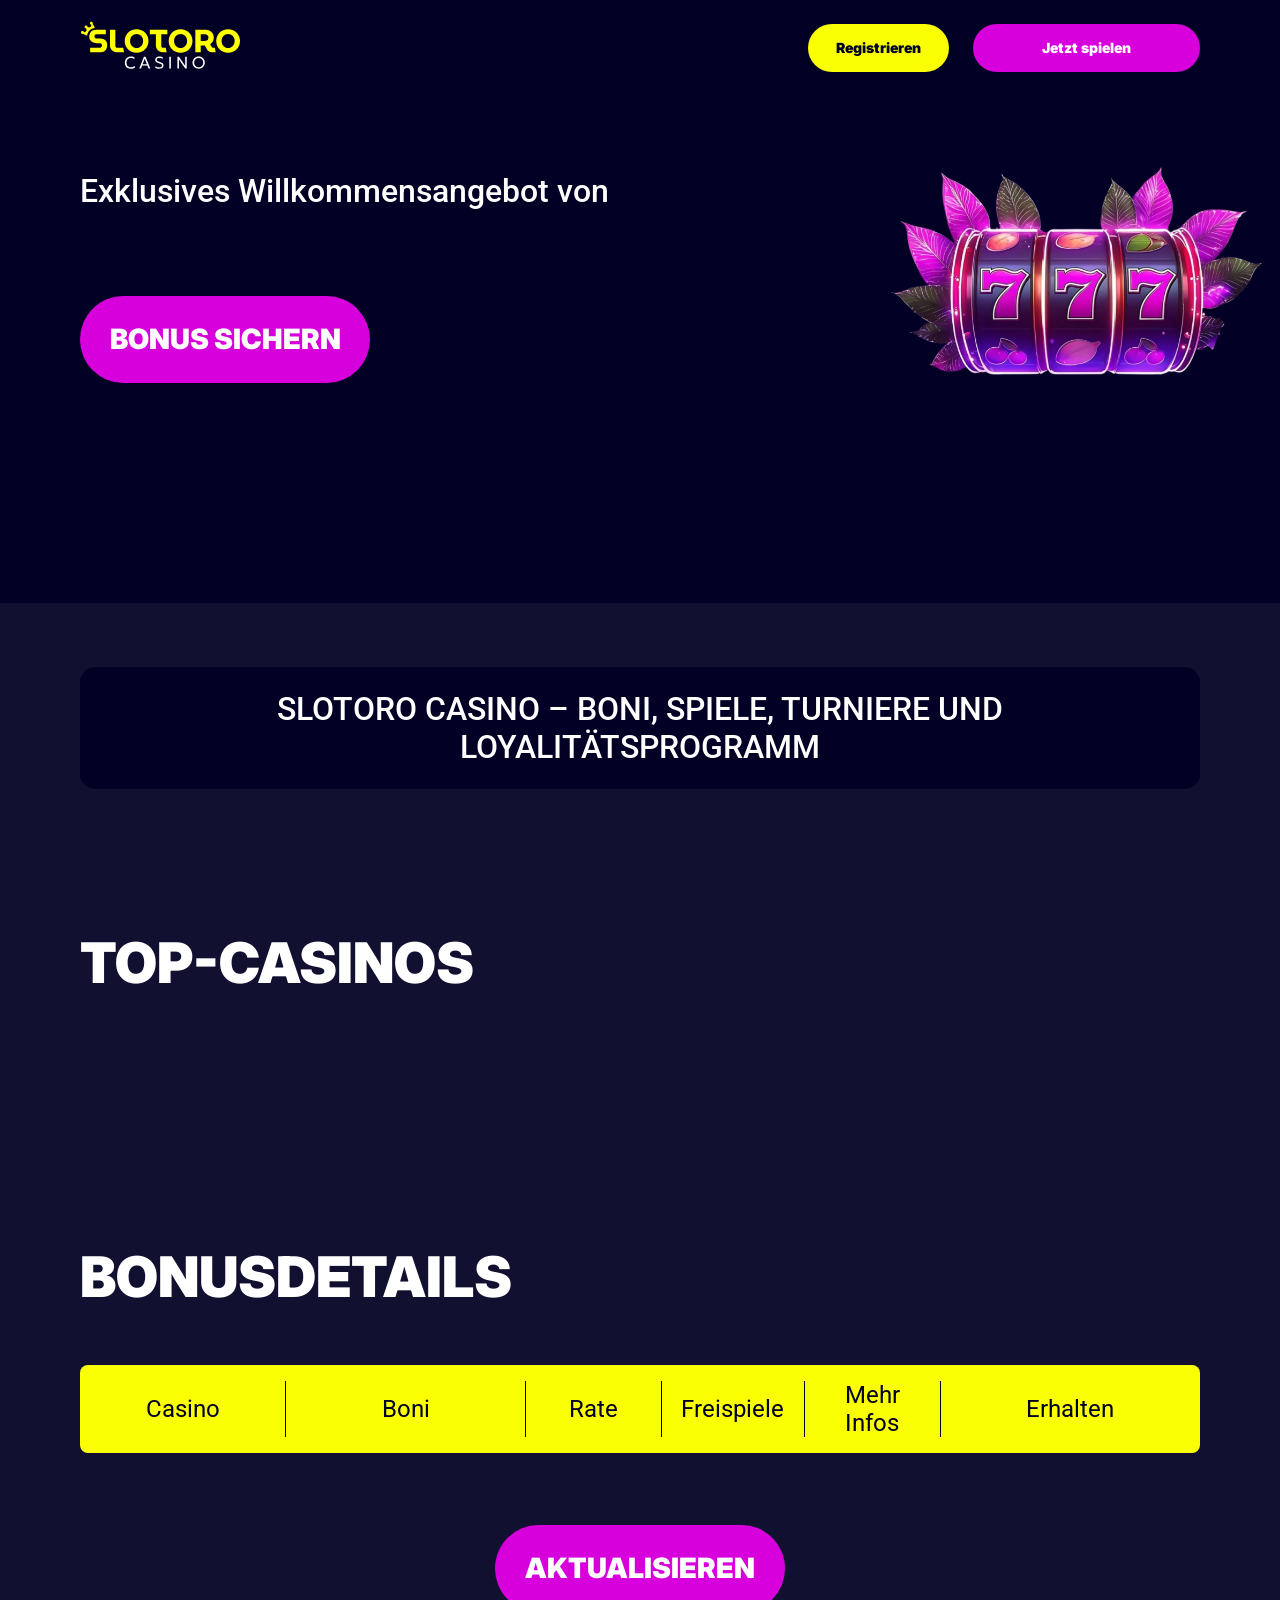
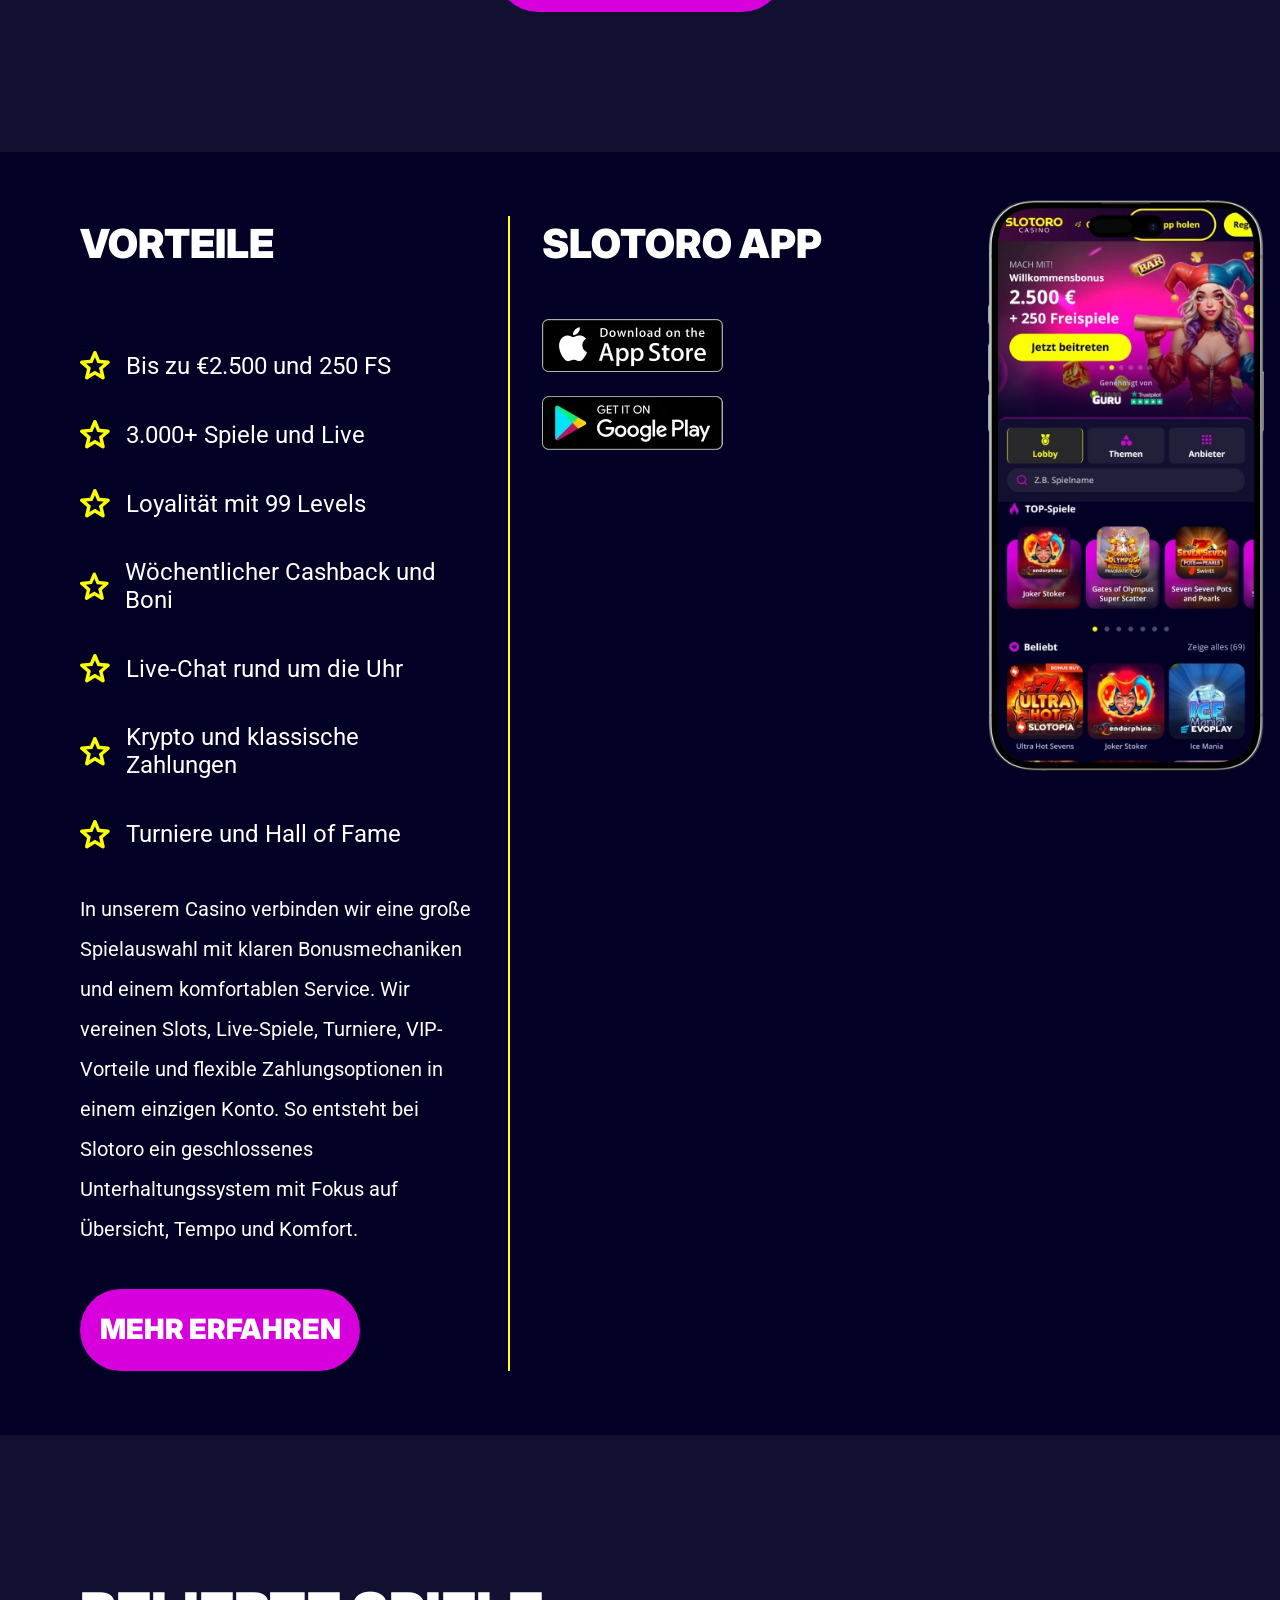
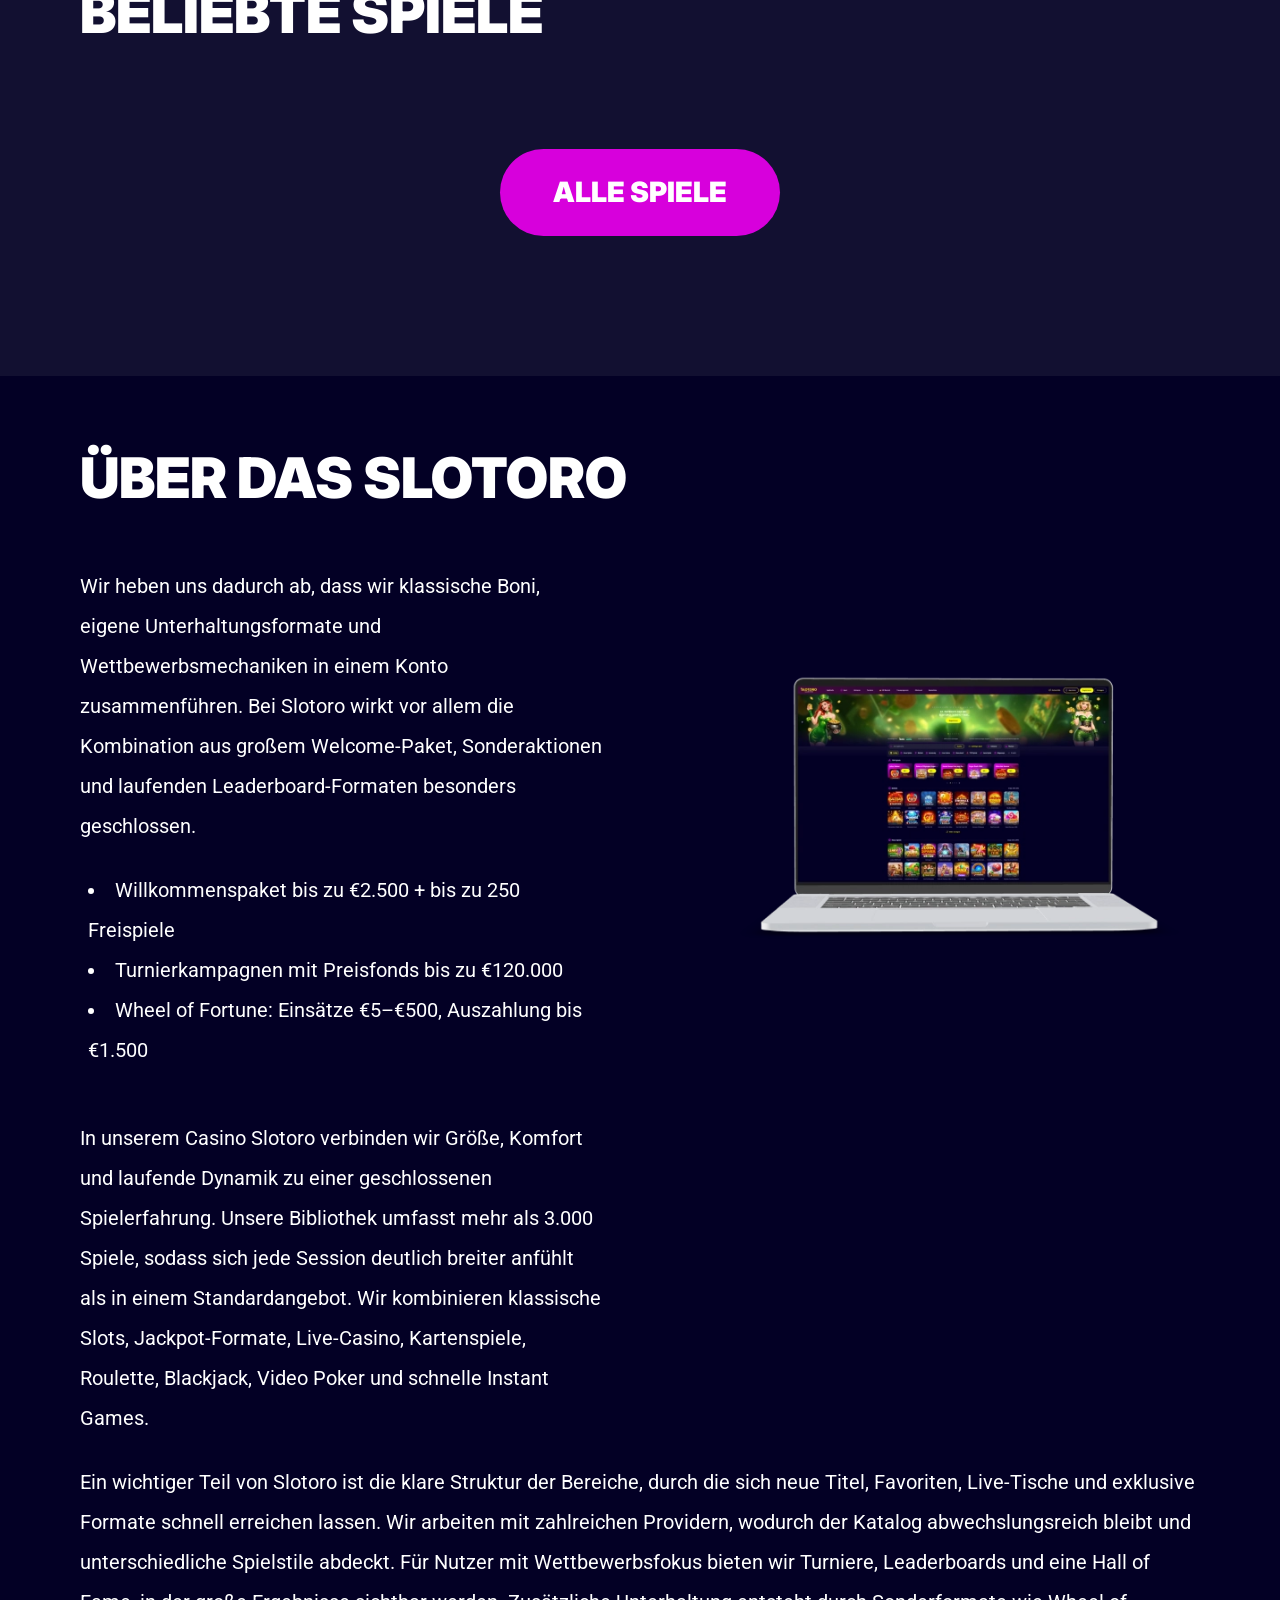
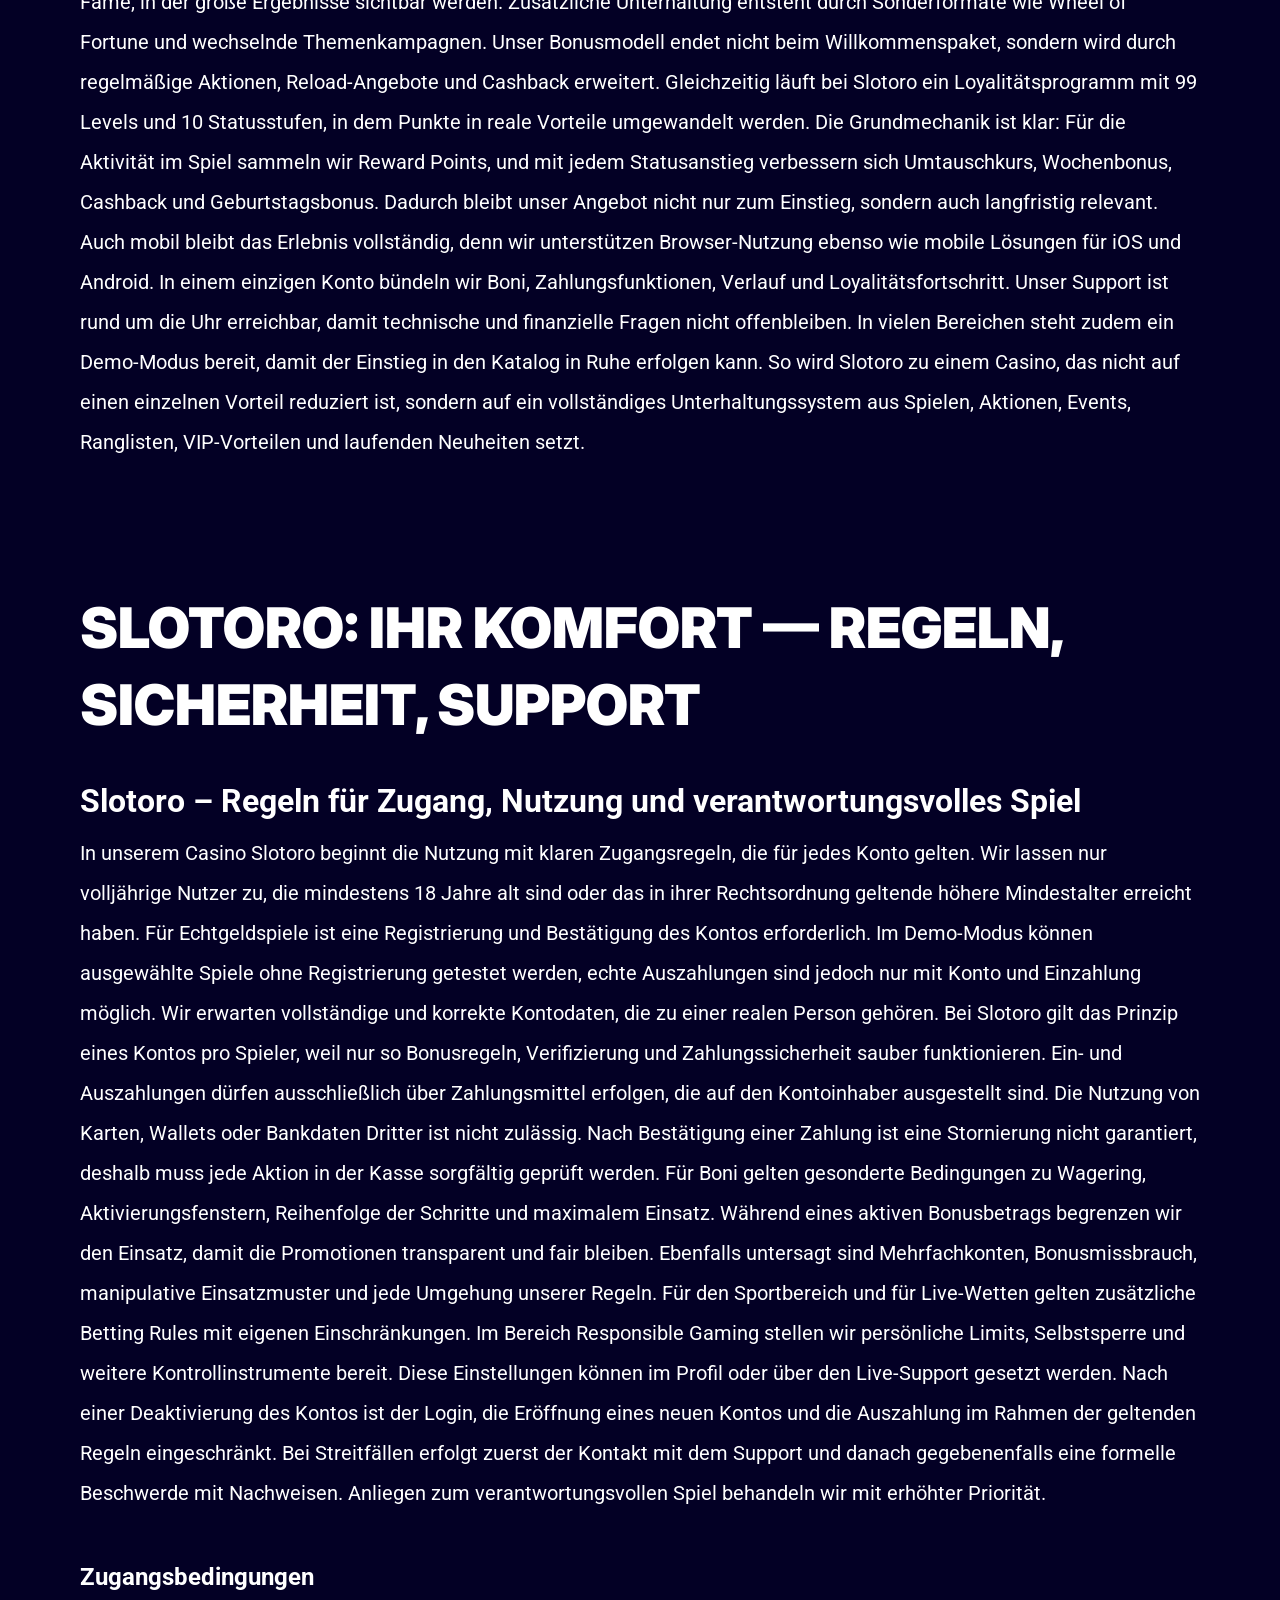
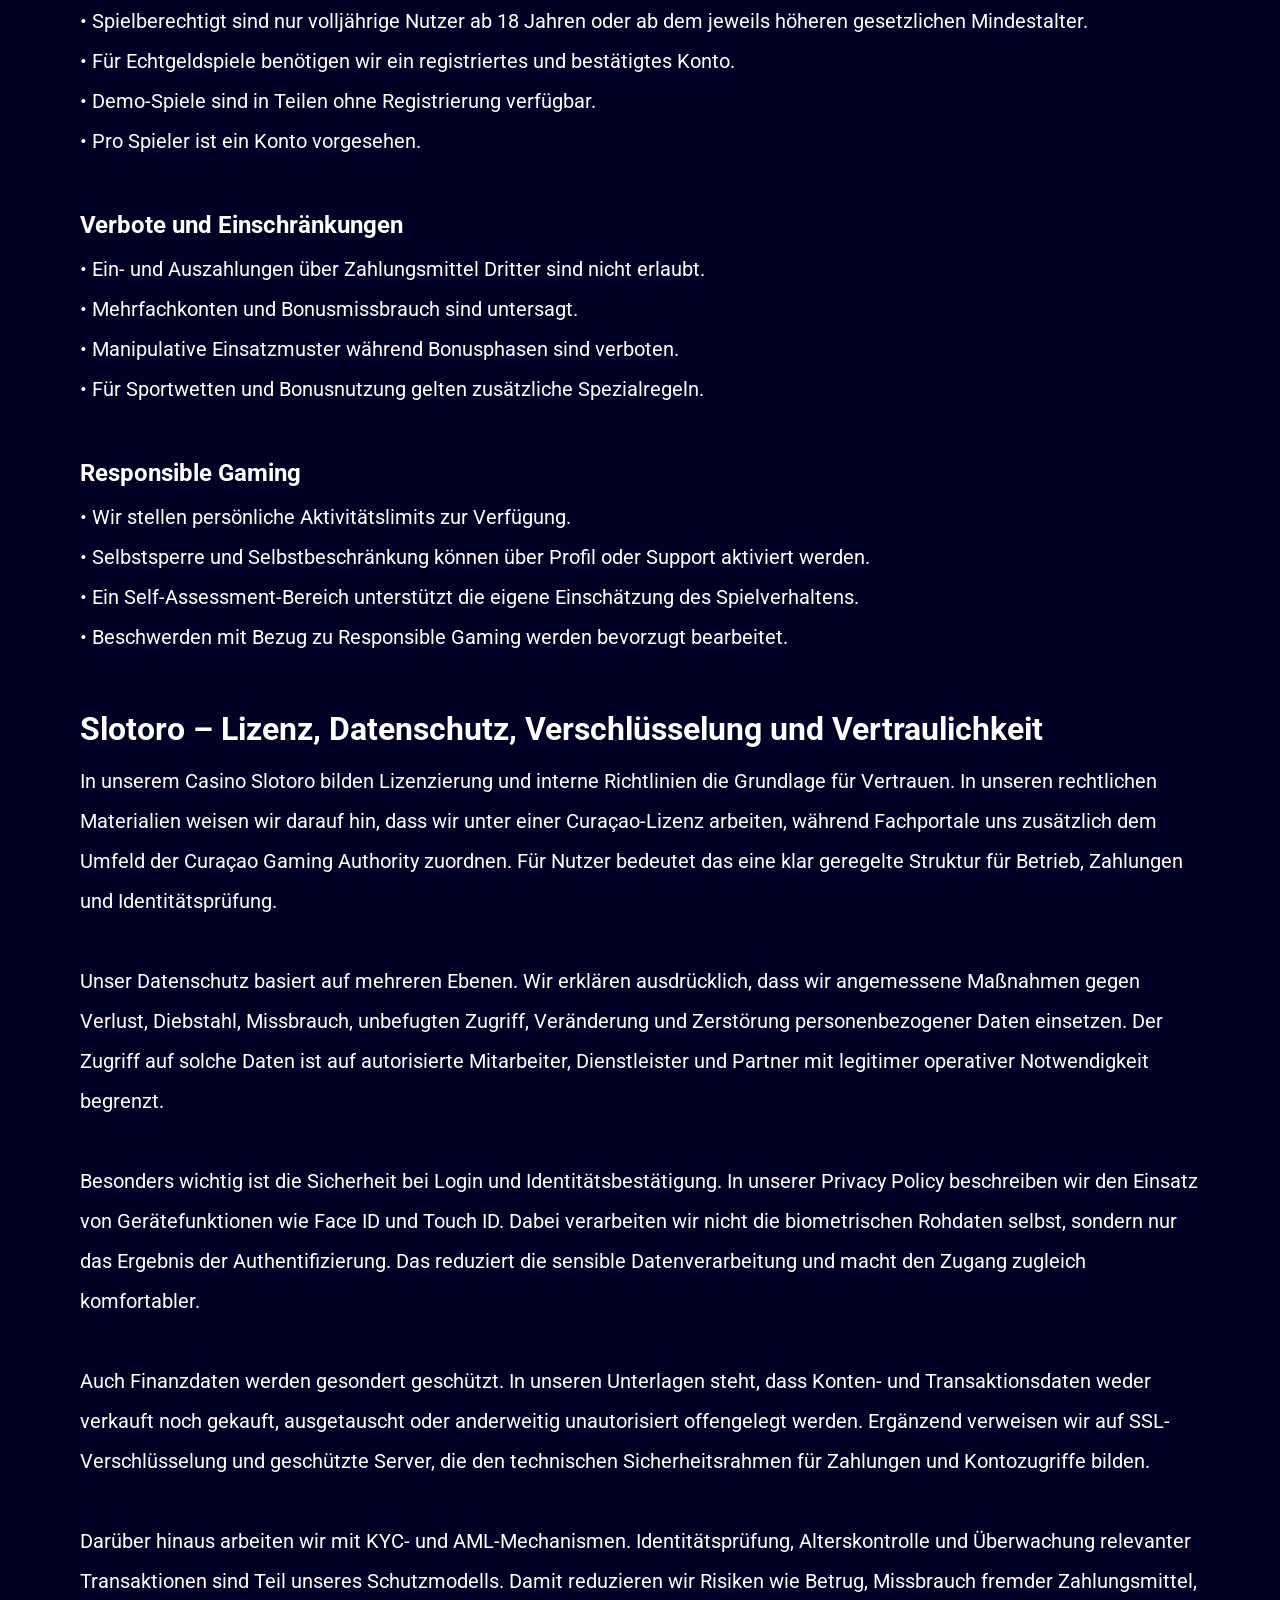
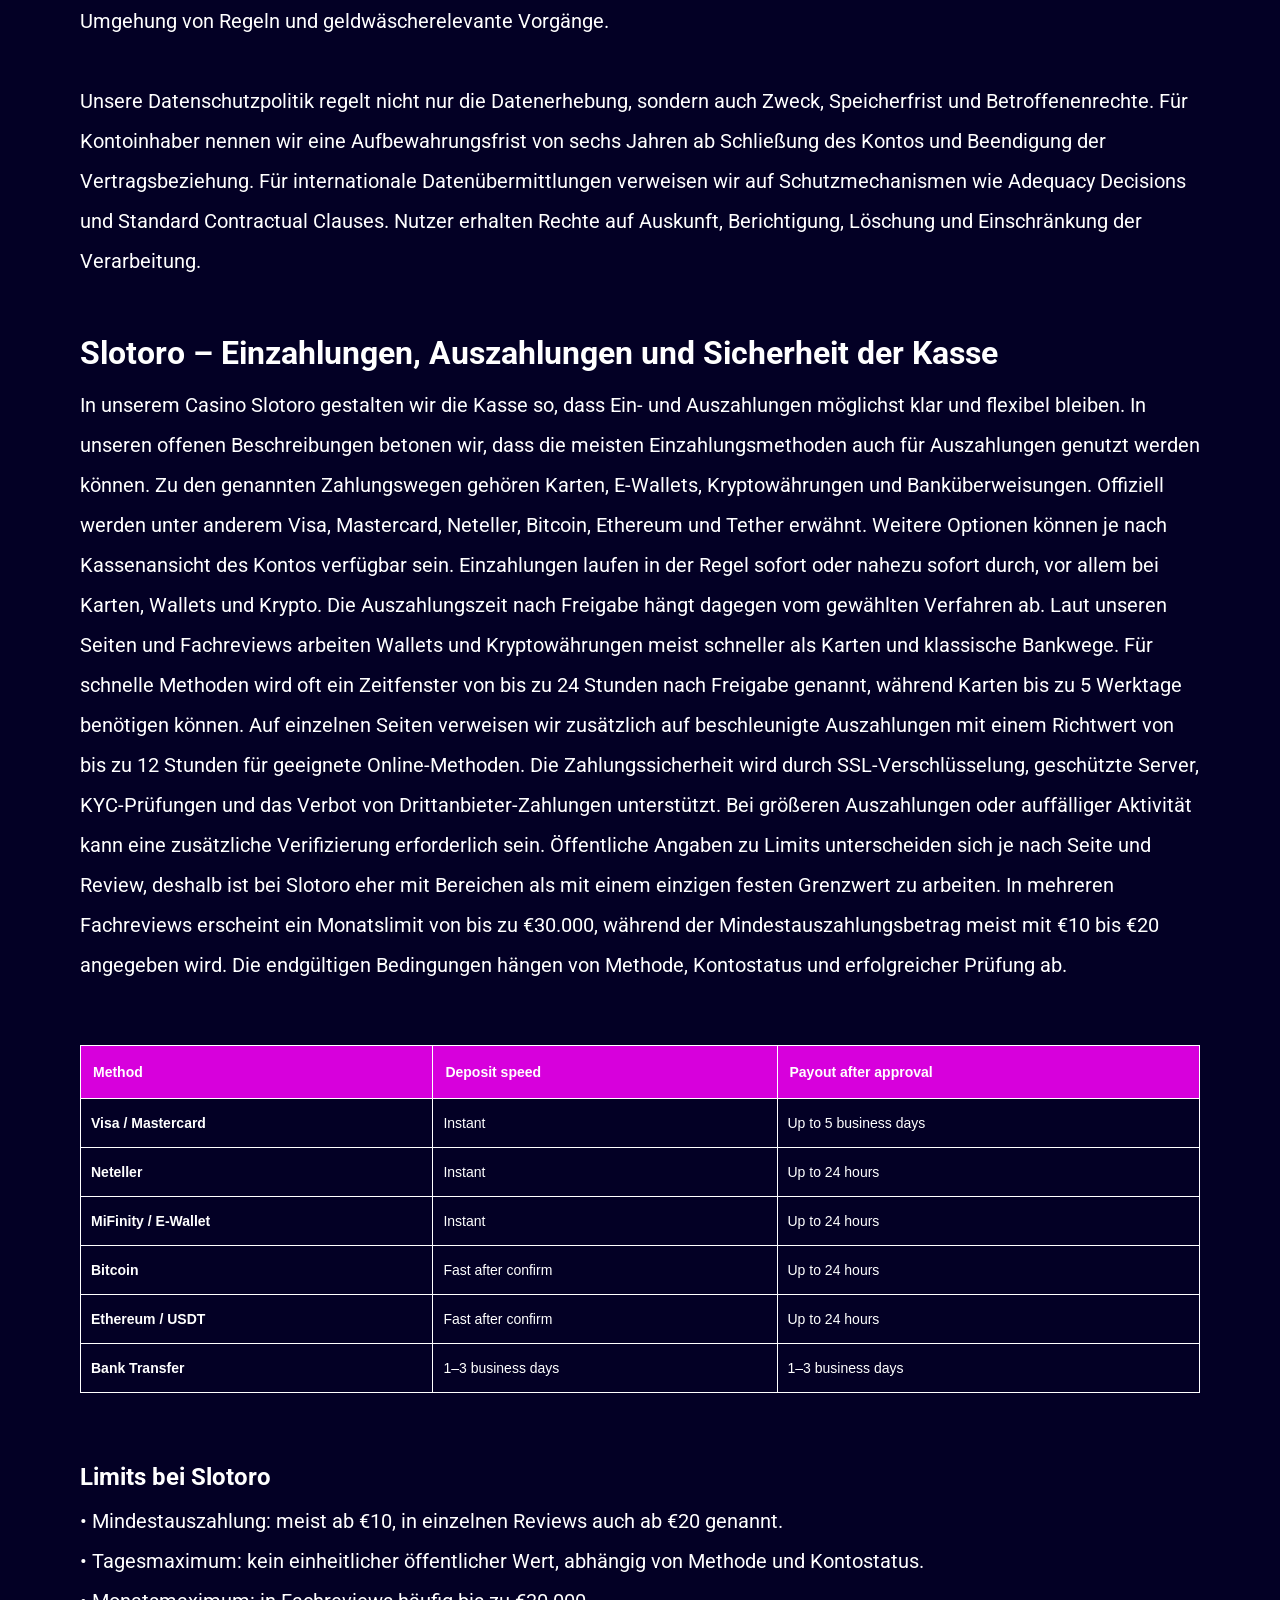
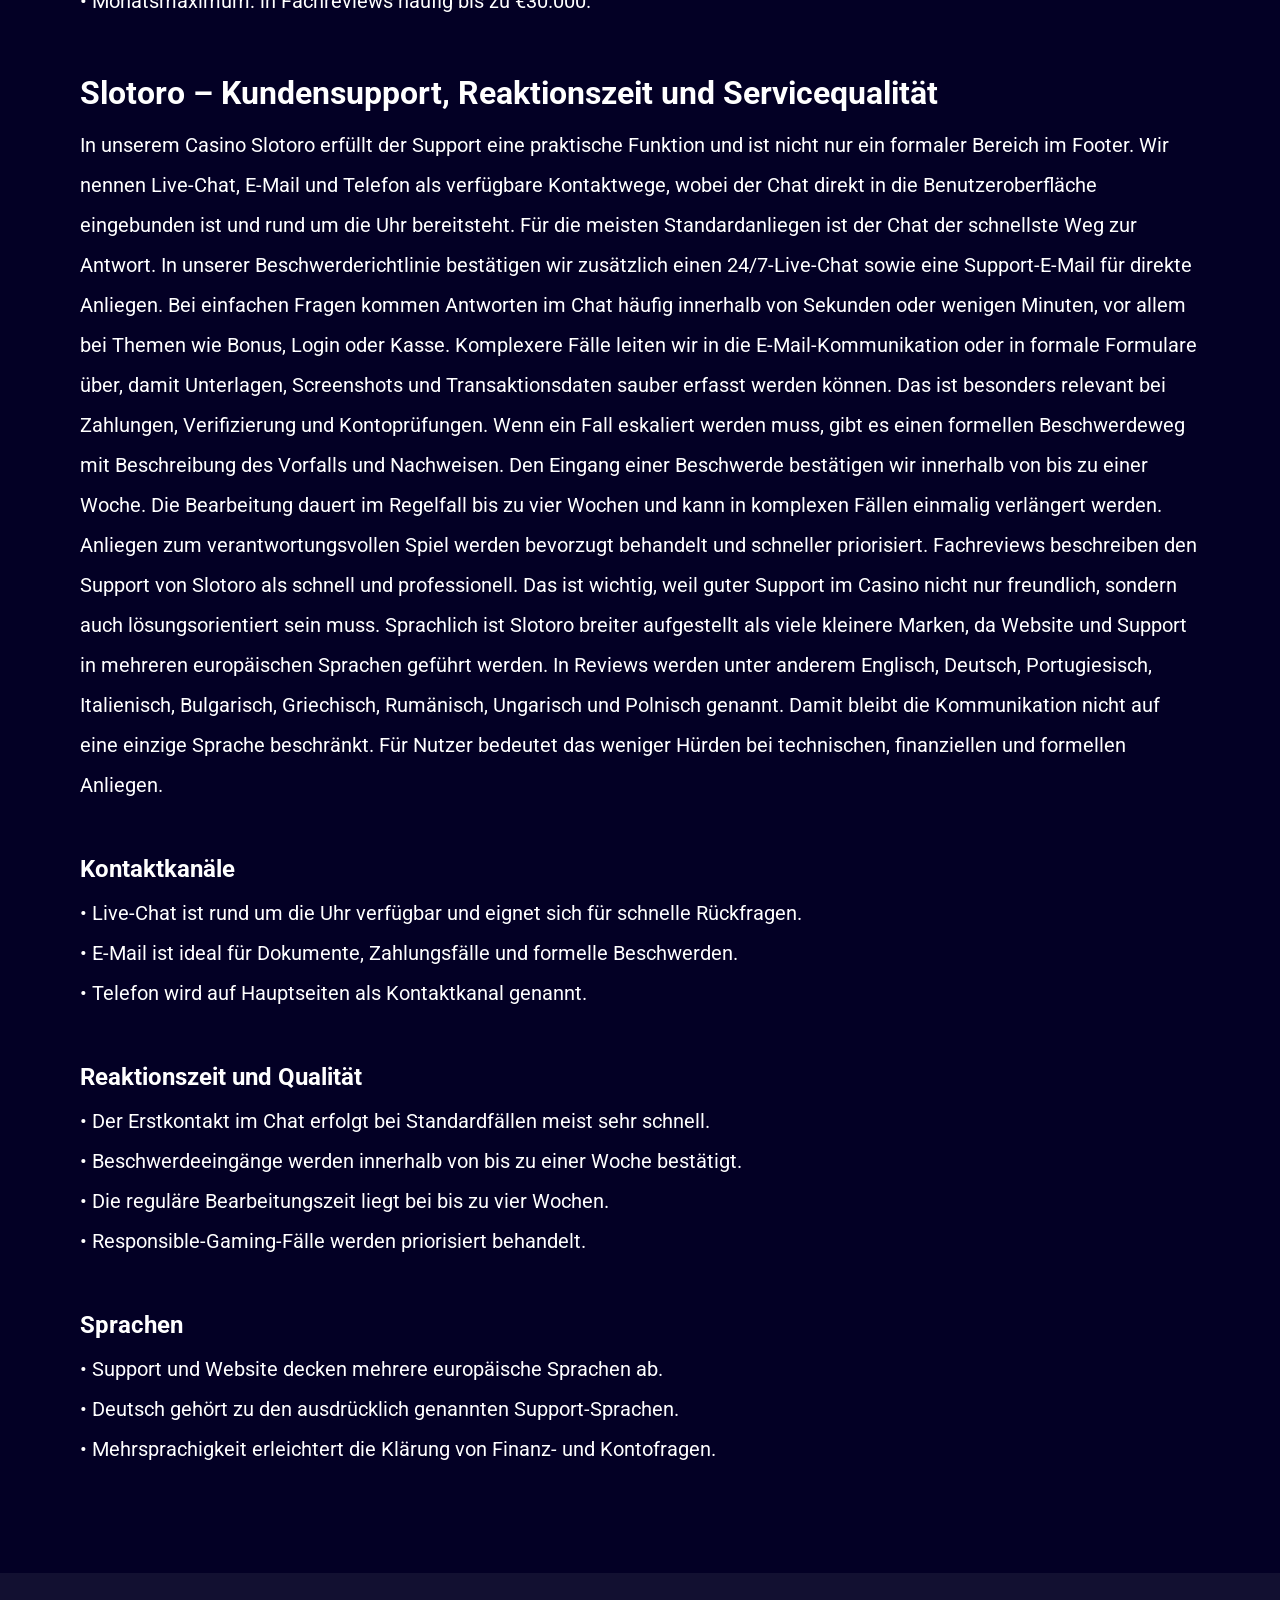
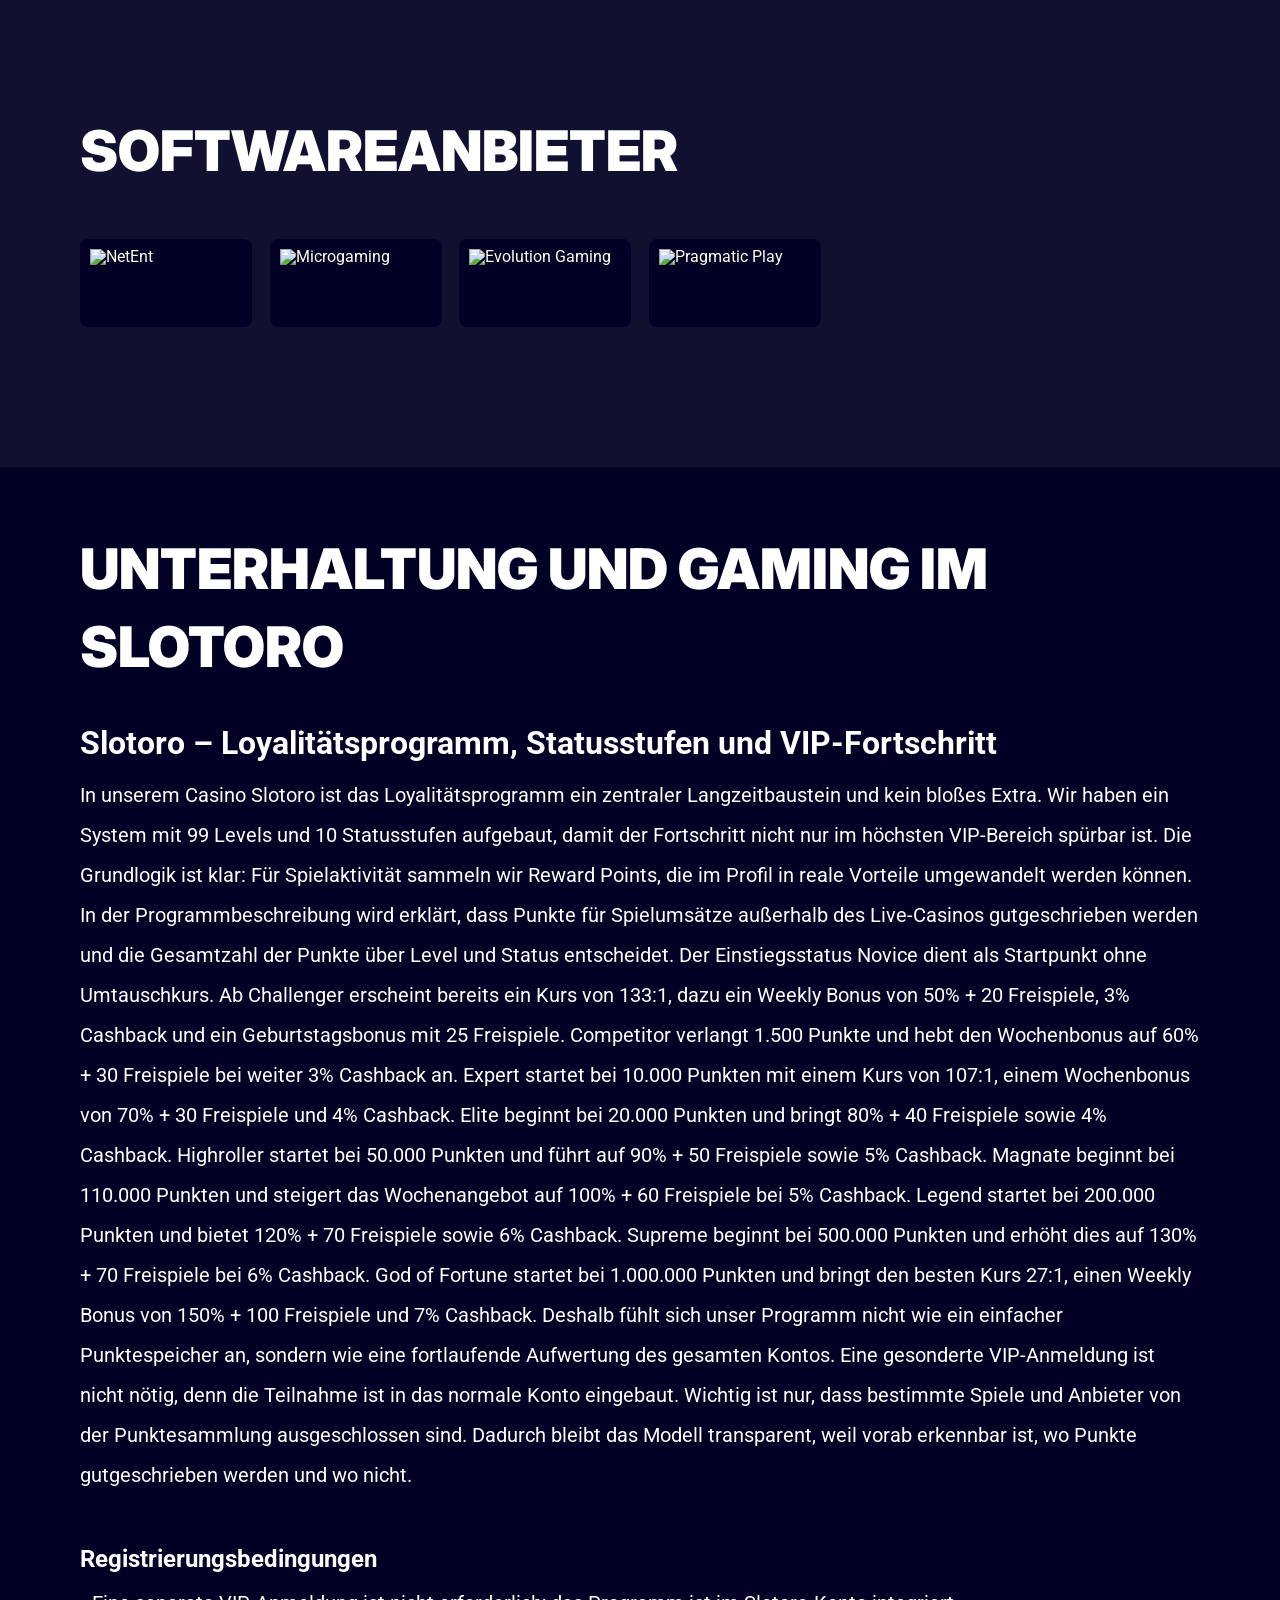
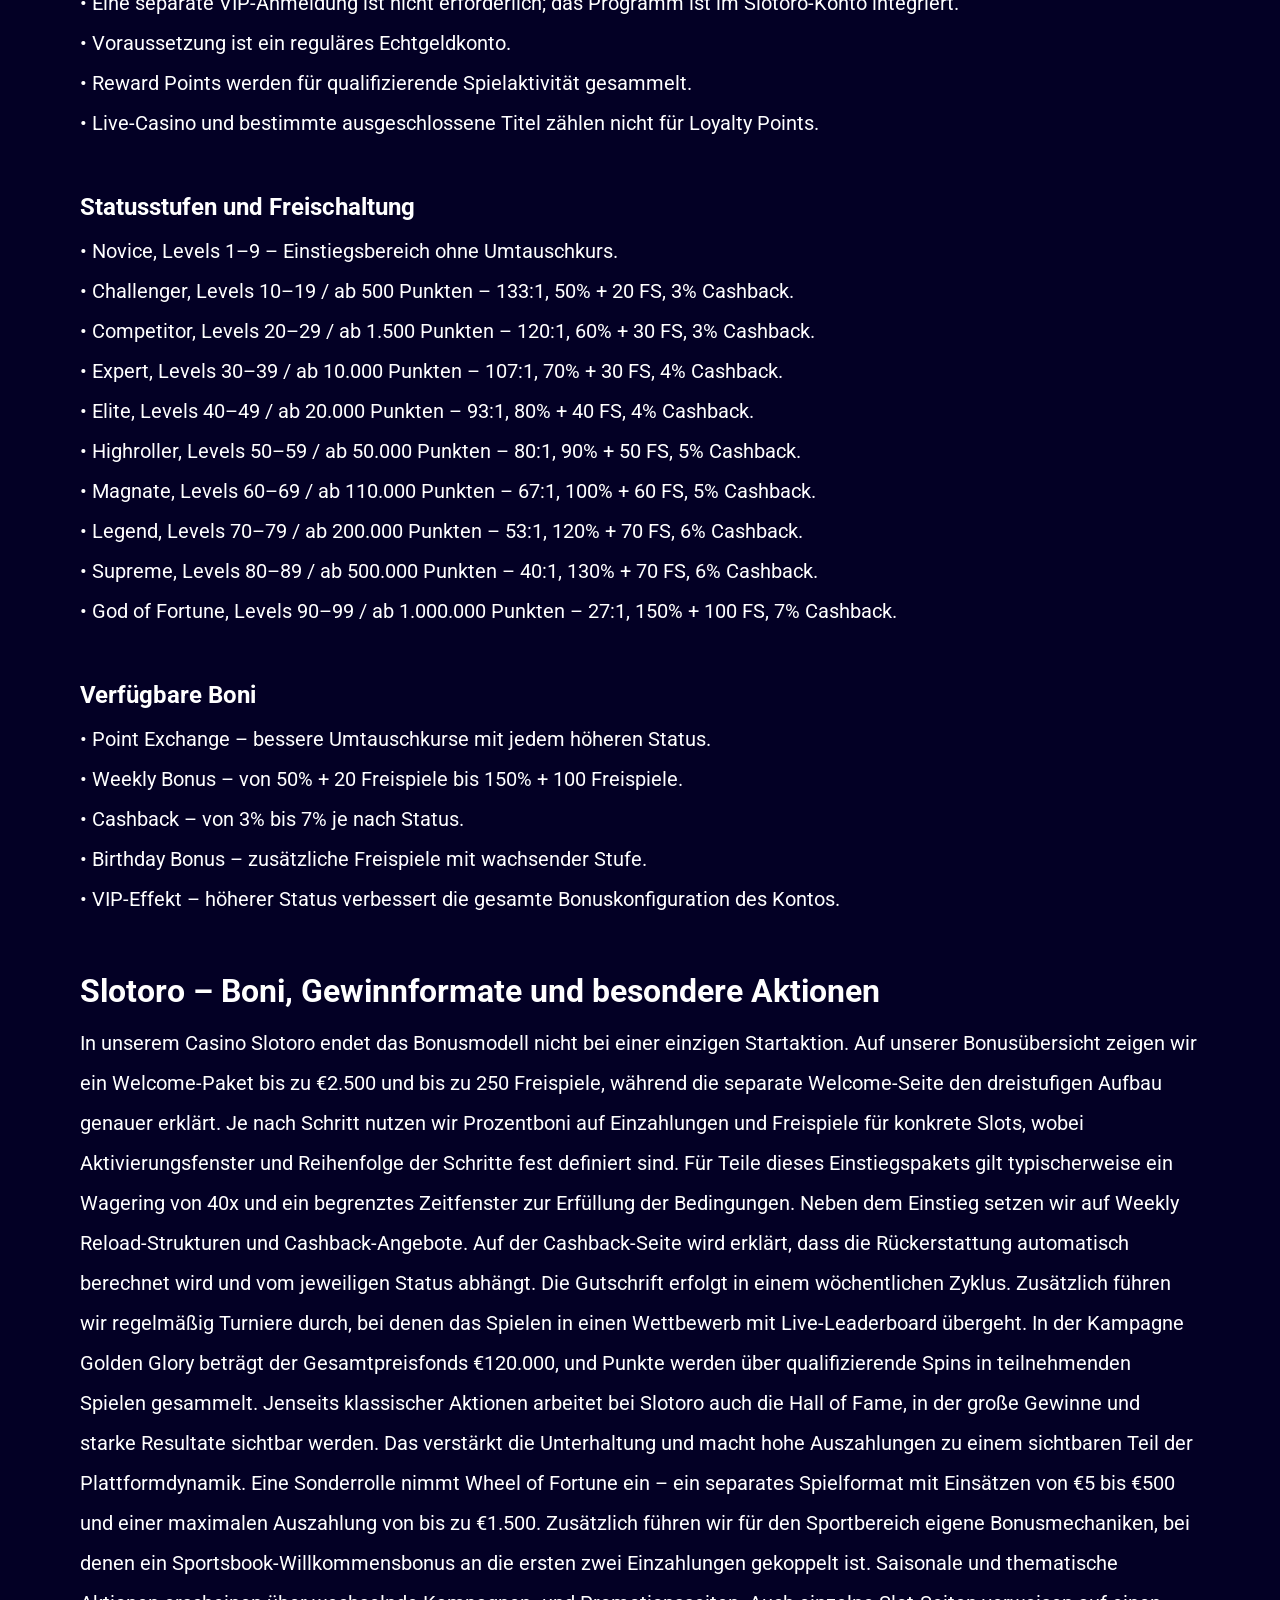
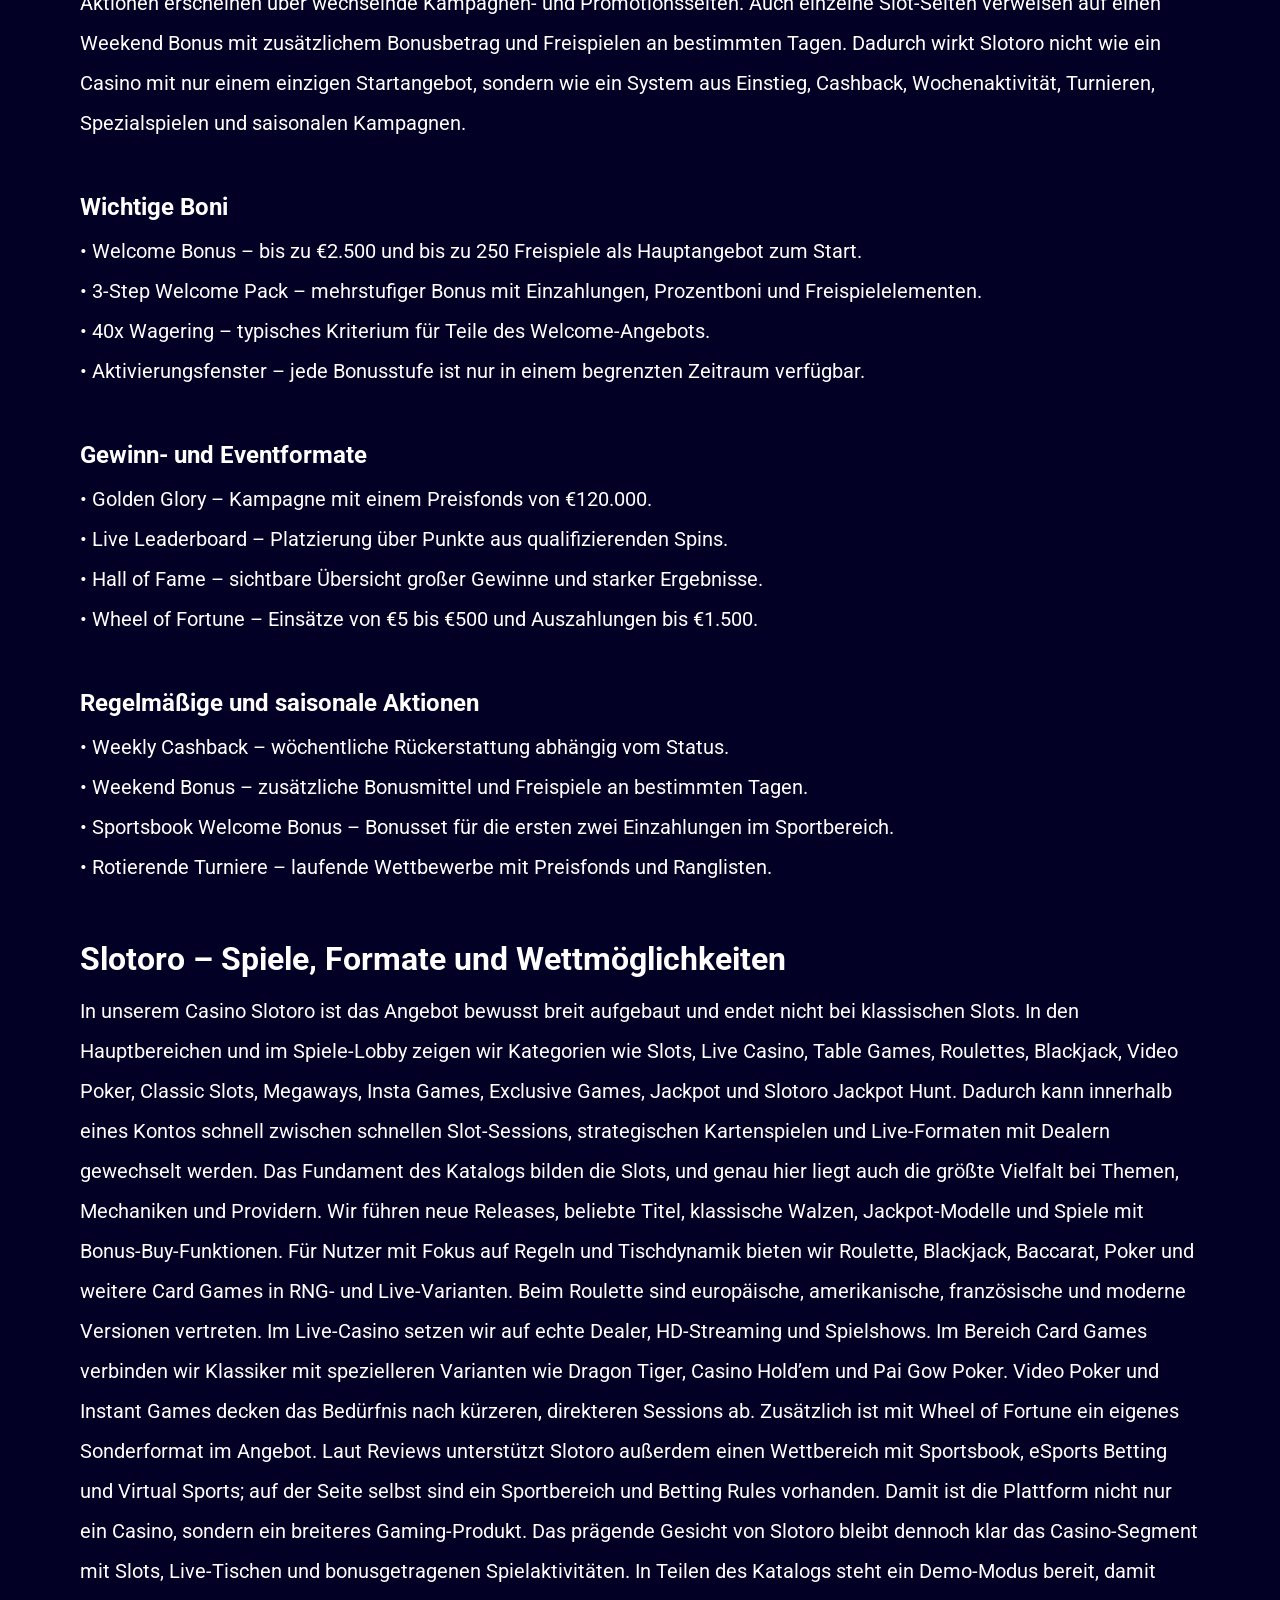
==== index.html @ 70d9b898 "Site update" ====
<!DOCTYPE html>
<html lang="de-DE">

<head>
    <meta charset="utf-8">

    <script src="./index.js"></script>

    <link rel="manifest" href="./manifest.json">

    <link rel="preconnect" href="https://fonts.googleapis.com" />
    <link rel="preconnect" href="https://fonts.gstatic.com" crossorigin />

    <!-- Google Fonts -->
    <link
            href="https://fonts.googleapis.com/css2?family=Inter:wght@300;400;500;600;700&display=swap"
            rel="stylesheet"
    />
    <!-- Google Fonts -->

    <!-- Google Fonts -->
    <link
            href="https://fonts.googleapis.com/css2?family=Roboto:wght@300;400;500;600;700&display=swap"
            rel="stylesheet"
    />

    <meta name="viewport" content="width=device-width, initial-scale=1, minimum-scale=1, maximum-scale=2">
    <link rel="preload" as="image" href="_assets/images/1773394799-logo-20.svg" fetchpriority="high">
    <link rel="stylesheet" href="./normalize.css">
    <link rel="stylesheet" href="./index.css">
    <meta name="theme-color" content="">
    <title>Slotoro Casino: bis zu €2.500 und 250 Freispiele, 3.000+ Spiele, Live Casino und VIP-Vorteile</title>
    <meta name="description"
          content="Slotoro Casino vereint Slots, Live Casino, Turniere, Hall of Fame, Cashback und ein Loyalitätsprogramm mit 99 Levels. Bei uns stehen Boni bis zu €2.500 und 250 Freispiele, flexible Zahlungen und Support rund um die Uhr im Mittelpunkt.">
    <link rel="canonical" href="https://slotoro-online-de.com">
    <meta property="og:title" content="Slotoro Casino: bis zu €2.500 und 250 Freispiele, 3.000+ Spiele, Live Casino und VIP-Vorteile">
    <meta property="og:description"
          content="Slotoro Casino vereint Slots, Live Casino, Turniere, Hall of Fame, Cashback und ein Loyalitätsprogramm mit 99 Levels. Bei uns stehen Boni bis zu €2.500 und 250 Freispiele, flexible Zahlungen und Support rund um die Uhr im Mittelpunkt.">
    <meta property="og:url" content="https://slotoro-online-de.com">
    <meta property="og:site_name" content="Slotoro Casino: bis zu €2.500 und 250 Freispiele, 3.000+ Spiele, Live Casino und VIP-Vorteile">
    <meta property="og:locale" content="de-DE">
    <meta property="og:image" content="_assets/images/1773394836-123425-1-1.webp">
    <meta property="og:image:width" content="1200">
    <meta property="og:image:height" content="630">
    <meta property="og:type" content="website">
    <meta name="twitter:card" content="summary_large_image">
    <meta name="twitter:site" content="slotoro-online-de.com">
    <meta name="twitter:title" content="Slotoro Casino: bis zu €2.500 und 250 Freispiele, 3.000+ Spiele, Live Casino und VIP-Vorteile">
    <meta name="twitter:description"
          content="Slotoro Casino vereint Slots, Live Casino, Turniere, Hall of Fame, Cashback und ein Loyalitätsprogramm mit 99 Levels. Bei uns stehen Boni bis zu €2.500 und 250 Freispiele, flexible Zahlungen und Support rund um die Uhr im Mittelpunkt.">
    <meta name="twitter:image" content="_assets/images/1773394836-123425-1-1.webp">
    <meta name="twitter:image:width" content="1200">
    <meta name="twitter:image:height" content="630">
    <link rel="icon" href="_assets/images/1773394843-icon-1.svg" type="image/x-icon" sizes="16x16">
    <meta name="language" content="de-DE">

    <link rel="apple-touch-icon" href="_assets/images/1773394791-icon-1.svg" sizes="96x96">
    <link rel="icon" href="_assets/images/1773394791-icon-1.svg" type="image/webp" sizes="192x192">

    <link rel="preload" href="_assets/images/1773394873-123425-1-1.webp" as="image" fetchpriority="high">

    <link rel="alternate" hreflang="x-default" href="https://slotoro-online-de.com" />
    <link rel="alternate" hreflang="de" href="https://slotoro-online-de.com" />
</head>

<body>
<svg
        style="display: none"
        xmlns="http://www.w3.org/2000/svg"
        width="1em"
        height="1em"
        viewBox="0 0 256 256"
>
    <symbol id="minus-icon" viewBox="0 0 256 256">
        <path
                fill="#FAFF03"
                d="M228 128a12 12 0 0 1-12 12H40a12 12 0 0 1 0-24h176a12 12 0 0 1 12 12"
        />
    </symbol>
</svg>

<svg
        style="display: none"
        xmlns="http://www.w3.org/2000/svg"
        width="1em"
        height="1em"
        viewBox="0 0 32 32"
>
    <symbol id="globe-icon" viewBox="0 0 32 32">
        <path
                fill="#D700DC"
                d="M32.032 16c0-8.501-6.677-15.472-15.072-15.969-0.173-0.019-0.346-0.032-0.523-0.032-0.052 0-0.104 0.005-0.156 0.007-0.093-0.002-0.186-0.007-0.281-0.007-8.84 0-16.032 7.178-16.032 16.001s7.192 16.001 16.032 16.001c0.094 0 0.188-0.006 0.281-0.008 0.052 0.002 0.104 0.008 0.156 0.008 0.176 0 0.349-0.012 0.523-0.032 8.395-0.497 15.072-7.468 15.072-15.969zM29.049 21.151c-0.551-0.16-1.935-0.507-4.377-0.794 0.202-1.381 0.313-2.84 0.313-4.357 0-1.196-0.069-2.354-0.197-3.469 3.094-0.37 4.45-0.835 4.54-0.867l-0.372-1.050c0.695 1.659 1.080 3.478 1.080 5.386 0 1.818-0.352 3.555-0.987 5.151zM8.921 16c0-1.119 0.074-2.212 0.21-3.263 1.621 0.127 3.561 0.222 5.839 0.243v6.939c-2.219 0.021-4.114 0.111-5.709 0.234-0.22-1.319-0.34-2.715-0.34-4.154zM16.967 2.132c2.452 0.711 4.552 4.115 5.492 8.628-1.512 0.12-3.332 0.209-5.492 0.229v-8.857zM14.971 2.156v8.832c-2.136-0.021-3.965-0.109-5.502-0.226 0.96-4.457 3.076-7.836 5.502-8.606zM14.971 21.913l0 7.929c-2.263-0.718-4.256-3.705-5.293-7.719 1.492-0.11 3.253-0.189 5.292-0.21zM16.967 29.868l-0-7.955c2.061 0.020 3.814 0.102 5.288 0.217-1.019 4.067-3 7.076-5.288 7.738zM16.967 19.92l0-6.939c2.291-0.021 4.218-0.118 5.818-0.25 0.131 1.053 0.203 2.147 0.203 3.268 0 1.442-0.116 2.84-0.329 4.16-1.575-0.128-3.462-0.219-5.692-0.24zM28.588 9.81c-0.302 0.094-1.564 0.453-4.094 0.751-0.564-2.998-1.584-5.561-2.91-7.412 3.048 1.325 5.535 3.697 7.005 6.661zM11.213 2.831c-1.632 1.873-2.963 4.568-3.691 7.754-2.265-0.245-3.623-0.534-4.166-0.665 1.585-3.27 4.407-5.836 7.856-7.088zM2.614 11.787c0.385 0.104 1.841 0.467 4.549 0.766-0.155 1.107-0.24 2.26-0.24 3.447 0 1.509 0.136 2.96 0.383 4.334-2.325 0.251-3.755 0.552-4.396 0.706-0.607-1.566-0.944-3.264-0.944-5.041 0-1.467 0.228-2.883 0.649-4.213zM3.784 22.886c0.727-0.154 2.029-0.39 3.956-0.591 0.759 2.803 1.993 5.175 3.473 6.874-3.16-1.148-5.79-3.398-7.429-6.282v0zM21.583 28.849c1.195-1.665 2.14-3.907 2.728-6.525 1.982 0.227 3.226 0.494 3.853 0.652-1.5 2.596-3.808 4.669-6.581 5.873z">
        </path>
    </symbol>
</svg>

<svg width="32" height="31" viewBox="0 0 32 31" fill="none" xmlns="http://www.w3.org/2000/svg">
    <symbol id="star-icon" viewBox="0 0 32 31">
        <path d="M10.0431 24.5932L15.8898 21.0667L21.7365 24.6396L20.2052 17.9577L25.3559 13.5031L18.5811 12.8999L15.8898 6.58913L13.1985 12.8535L6.42371 13.4567L11.5744 17.9577L10.0431 24.5932ZM15.8898 25.4285L8.187 30.0687C7.84672 30.2853 7.49096 30.3781 7.11975 30.3471C6.74853 30.3162 6.42371 30.1925 6.1453 29.9759C5.86688 29.7594 5.65034 29.489 5.49566 29.1648C5.34099 28.8406 5.31005 28.4768 5.40286 28.0734L7.44456 19.3034L0.623417 13.4103C0.314068 13.1319 0.121034 12.8145 0.0443157 12.4581C-0.0324028 12.1017 -0.00951111 11.754 0.112991 11.415C0.235493 11.0759 0.421103 10.7975 0.669819 10.5797C0.918536 10.362 1.25882 10.2227 1.69067 10.1621L10.6927 9.37327L14.1729 1.11366C14.3276 0.742438 14.5676 0.464023 14.8931 0.278414C15.2185 0.0928044 15.5507 0 15.8898 0C16.2288 0 16.5611 0.0928044 16.8865 0.278414C17.2119 0.464023 17.452 0.742438 17.6067 1.11366L21.0869 9.37327L30.0889 10.1621C30.522 10.224 30.8623 10.3632 31.1098 10.5797C31.3572 10.7963 31.5428 11.0747 31.6666 11.415C31.7903 11.7553 31.8138 12.1036 31.7371 12.46C31.6604 12.8163 31.4667 13.1331 31.1562 13.4103L24.335 19.3034L26.3767 28.0734C26.4695 28.4756 26.4386 28.8394 26.2839 29.1648C26.1292 29.4902 25.9127 29.7606 25.6343 29.9759C25.3559 30.1912 25.0311 30.315 24.6598 30.3471C24.2886 30.3793 23.9329 30.2865 23.5926 30.0687L15.8898 25.4285Z" fill="#FAFF03"/>
    </symbol>
</svg>

<svg
        xmlns="http://www.w3.org/2000/svg"
        width="1em"
        height="1em"
        viewBox="0 0 256 256"
>
    <symbol id="plus-icon" viewBox="0 0 256 256">
        <path
                fill="#FAFF03"
                d="M228 128a12 12 0 0 1-12 12h-76v76a12 12 0 0 1-24 0v-76H40a12 12 0 0 1 0-24h76V40a12 12 0 0 1 24 0v76h76a12 12 0 0 1 12 12"
        />
    </symbol>
</svg>

<svg
        width="33"
        height="32"
        viewBox="0 0 33 32"
        fill="none"
        xmlns="http://www.w3.org/2000/svg"
>
    <symbol id="play-icon" viewBox="0 0 33 32">
        <path
                d="M16.8334 0.0786133C7.9606 0.0786133 0.767578 7.20678 0.767578 15.9998C0.767578 24.7929 7.9606 31.921 16.8334 31.921C25.7061 31.921 32.8992 24.7929 32.8992 15.9998C32.8992 7.20678 25.7061 0.0786133 16.8334 0.0786133ZM22.3861 16.8438L14.3532 21.8192C14.1907 21.9197 14.0059 21.9703 13.821 21.9703C13.6536 21.9703 13.4859 21.929 13.3342 21.8454C13.015 21.67 12.8169 21.3372 12.8169 20.9752V11.0244C12.8169 10.6625 13.015 10.3296 13.3342 10.1543C13.6533 9.97788 14.0436 9.98857 14.3532 10.1805L22.3861 15.1559C22.6796 15.3381 22.858 15.6568 22.858 15.9998C22.858 16.3428 22.6796 16.6616 22.3861 16.8438Z"
                fill="#D700DC"
        />
    </symbol>
</svg>

<svg
        width="20"
        height="20"
        viewBox="0 0 20 20"
        fill="none"
        xmlns="http://www.w3.org/2000/svg"
>
    <symbol id="information-outline" viewBox="0 0 20 20">
        <path
                d="M9 7H11V5H9V7ZM10 18C5.59 18 2 14.41 2 10C2 5.59 5.59 2 10 2C14.41 2 18 5.59 18 10C18 14.41 14.41 18 10 18ZM10 0C8.68678 0 7.38642 0.258658 6.17317 0.761205C4.95991 1.26375 3.85752 2.00035 2.92893 2.92893C1.05357 4.8043 0 7.34784 0 10C0 12.6522 1.05357 15.1957 2.92893 17.0711C3.85752 17.9997 4.95991 18.7362 6.17317 19.2388C7.38642 19.7413 8.68678 20 10 20C12.6522 20 15.1957 18.9464 17.0711 17.0711C18.9464 15.1957 20 12.6522 20 10C20 8.68678 19.7413 7.38642 19.2388 6.17317C18.7362 4.95991 17.9997 3.85752 17.0711 2.92893C16.1425 2.00035 15.0401 1.26375 13.8268 0.761205C12.6136 0.258658 11.3132 0 10 0ZM9 15H11V9H9V15Z"
                fill="#ffffff"
        />
    </symbol>
</svg>

<div class="wrapper">
    <header class="header" id="top">
        <div class="headerBlock">
            <div class="headerLogoContainer"><a href="https://slotoro-online-de.com" aria-label="Main page"><img class="header__logo logo"
                                                                                                     src="_assets/images/1773394799-logo-20.svg" alt="Slotoro Casino Logo" /></a></div>
            <ul class="nav__list">
                <li class="nav__item"><a class="nav__link" target="_blank" href="casino.html?id=example-offer-id"
                                         aria-label="Registrieren" id="navSignUp"> Registrieren </a></li>
                <li class="nav__item nav__itemLarge"><a class="nav__link nav__linkLarge" target="_blank"
                                                        href="casino.html?id=example-offer-id" aria-label="Jetzt spielen" id="navPlayNow"> Jetzt spielen </a>
                </li>
            </ul>
        </div>
    </header>
    <main class="main">
        <section class="heroContainer">
            <div class="hero">
                <div class="heroBlock block">
                    <div class="heroGroup">
                        <div class="heroTextGroup">
                            <p class="heroText heroTextDesktop">Exklusives Willkommensangebot von</p>
                            <p class="heroText heroTextMobile">Exklusives Willkommensangebot von</p>
                            <p class="heroText heroTextBonus" id="bonusText"></p>
                        </div><a target="_blank" class="heroLink" id="bonusLink" href="/" aria-label="Spiel starten"><span
                            class="heroButton btn btn--large">Bonus sichern</span></a>
                    </div>
                </div>
            </div>
            <div class="heroUnder">
                <h1 class="heroText heroMainTitle">Slotoro Casino – Boni, Spiele, Turniere und Loyalitätsprogramm</h1>
            </div>
        </section>
        <div class="bonusesCircleContainer">
            <section class="topCasino">
                <div class="container">
                    <div class="topCasinoBlock block">
                        <h2 class="topCasinoTitle title"><span>Top-Casinos <span id="countryName"></span></span>
                        </h2>
                        <div class="topCasinoGroup" id="casinoCardContainer">
                            <!-- Casino cards will be dynamically inserted here --></div><button
                            class="topCasinoButton btn btn--large" id="showMoreButton"> Alle Casino </button>
                    </div>
                </div>
            </section>
            <section class="bonusDetails" id="bonuses">
                <div class="container">
                    <div class="bonusDetailsBlock block">
                        <h2 class="bonusDetailsTitle title"><span>Bonusdetails</span></h2>
                        <div class="bonusDetailsGroup">
                            <div class="bonusTable">
                                <div class="bogradientContainer">
                                    <div class="bonusTableRow bonusTableHeader">
                                        <div class="bonusTableHead">
                                            <p class="bonusHeaderText bonusHeaderCasino">Casino</p>
                                        </div>
                                        <div class="bonusTableHead">
                                            <p class="bonusHeaderText bonusDetailsWelcome">Boni</p>
                                        </div>
                                        <div class="bonusTableHead">
                                            <p class="bonusHeaderText">Rate</p>
                                        </div>
                                        <div class="bonusTableHead">
                                            <p class="bonusHeaderText bonusHeaderTextSpins">Freispiele</p>
                                        </div>
                                        <div class="bonusTableHead">
                                            <p class="bonusHeaderText">Mehr Infos</p>
                                        </div>
                                        <div class="bonusTableHead">
                                            <p class="bonusHeaderText bonusClaimBonus">Erhalten</p>
                                        </div>
                                    </div>
                                </div><!-- Bonus rows will be dynamically inserted here -->
                                <div id="bonusTableRows"></div>
                            </div>
                        </div><button class="bonusDetailsButton btn btn--large" id="refreshButton"> Aktualisieren
                    </button>
                    </div>
                </div>
            </section>
        </div>
        <div class="advantagesCircleContainer">
            <section class="advantages">
                <div class="container">
                    <div class="advantagesBlock block">
                        <div class="advantagesDescription">
                            <h2 class="advantagesTitle title">Vorteile</h2>
                            <ul class="advantagesList">
                                <li class="providersGroup"></li>
                                <li class="advantagesItem">
                                    <svg class="advantagesStar" width="30" height="29">
                                        <use href="#star-icon"></use>
                                    </svg>
                                    <p class="advantagesText">Bis zu €2.500 und 250 FS</p>
                                </li>
                                <li class="advantagesItem">
                                    <svg class="advantagesStar" width="30" height="29">
                                        <use href="#star-icon"></use>
                                    </svg>
                                    <p class="advantagesText">3.000+ Spiele und Live</p>
                                </li>
                                <li class="advantagesItem">
                                    <svg class="advantagesStar" width="30" height="29">
                                        <use href="#star-icon"></use>
                                    </svg>
                                    <p class="advantagesText">Loyalität mit 99 Levels</p>
                                </li>
                                <li class="advantagesItem">
                                    <svg class="advantagesStar" width="30" height="29">
                                        <use href="#star-icon"></use>
                                    </svg>
                                    <p class="advantagesText">Wöchentlicher Cashback und Boni</p>
                                </li>
                                <li class="advantagesItem">
                                    <svg class="advantagesStar" width="30" height="29">
                                        <use href="#star-icon"></use>
                                    </svg>
                                    <p class="advantagesText">Live-Chat rund um die Uhr</p>
                                </li>
                                <li class="advantagesItem">
                                    <svg class="advantagesStar" width="30" height="29">
                                        <use href="#star-icon"></use>
                                    </svg>
                                    <p class="advantagesText">Krypto und klassische Zahlungen</p>
                                </li>
                                <li class="advantagesItem">
                                    <svg class="advantagesStar" width="30" height="29">
                                        <use href="#star-icon"></use>
                                    </svg>
                                    <p class="advantagesText">Turniere und Hall of Fame</p>
                                </li>
                                <li class="providersGroup">In unserem Casino verbinden wir eine große Spielauswahl mit klaren Bonusmechaniken und einem komfortablen Service. Wir vereinen Slots, Live-Spiele, Turniere, VIP-Vorteile und flexible Zahlungsoptionen in einem einzigen Konto. So entsteht bei Slotoro ein geschlossenes Unterhaltungssystem mit Fokus auf Übersicht, Tempo und Komfort.</li>
                            </ul><a class="advantagesLink" id="advantagesLink" target="_blank" href="/" aria-label="Mehr erfahren"><span
                                class="advantagesButton btn btn--large">Mehr erfahren</span></a>
                        </div>
                        <div class="advantagesMobile">
                            <h2 class="advantagesTitle title advantagesAppTitle">Slotoro App</h2><img
                                class="advantagesMobilePhone" src="_assets/images/1773395025-slotoro.webp" title="Slotoro Casino Mobile"
                                alt="Slotoro App" />
                            <div class="advantagesStoreGroup"><a href="/" id="appStoreLink" aria-label="Play game"
                                                                 target="_blank"><img class="advantagesStore" width="181" height="53"
                                                                                      src="./assets/images/advantages/app-store.webp" alt="iOs App " title="Slotoro App"/></a><a
                                    href="/" id="googlePlayLink" aria-label="Play game" target="_blank"><img
                                    class="advantagesStore" width="181" height="54"
                                    src="./assets/images/advantages/google-play.webp" alt="android App Slotoro App" title="Slotoro App" /></a>
                            </div>
                        </div>
                    </div>
                </div>
            </section>
            <section class="games" id="games">
                <div class="container">
                    <div class="gamesBlock block">
                        <h2 class="gamesTitle title"><span>Beliebte Spiele</span></h2>
                        <div class="gamesGroup" id="gamesContainer"><!-- Games will be dynamically inserted here -->
                        </div><a target="_blank" class="gamesLink" id="allGamesLink" href="/" aria-label="Alle Spiele"><span
                            class="gamesButton btn btn--large">Alle Spiele</span></a>
                    </div>
                </div>
            </section>
        </div>
        <div class="historyCircleContainer">
            <section class="history">
                <div class="container">
                    <div class="historyBlock block">
                        <h2 class="historyTitle title">Über das Slotoro</h2>
                        <div class="historyGroup">
                            <div class="historyColumn">
                                <div class="historyText">
                                    <p class="historyDescription">Wir heben uns dadurch ab, dass wir klassische Boni, eigene Unterhaltungsformate und Wettbewerbsmechaniken in einem Konto zusammenführen. Bei Slotoro wirkt vor allem die Kombination aus großem Welcome-Paket, Sonderaktionen und laufenden Leaderboard-Formaten besonders geschlossen.</p>
                                    <ul class="historyList">
                                        <li class="historyItem">Willkommenspaket bis zu €2.500 + bis zu 250 Freispiele</li>
                                        <li class="historyItem">Turnierkampagnen mit Preisfonds bis zu €120.000</li>
                                        <li class="historyItem">Wheel of Fortune: Einsätze €5–€500, Auszahlung bis €1.500</li>
                                    </ul>
                                    <p class="historyDescription">In unserem Casino Slotoro verbinden wir Größe, Komfort und laufende Dynamik zu einer geschlossenen Spielerfahrung. Unsere Bibliothek umfasst mehr als 3.000 Spiele, sodass sich jede Session deutlich breiter anfühlt als in einem Standardangebot. Wir kombinieren klassische Slots, Jackpot-Formate, Live-Casino, Kartenspiele, Roulette, Blackjack, Video Poker und schnelle Instant Games. </p>
                                </div>
                            </div>
                            <div class="historyColumn"><img class="historyImage"
                                                            src="_assets/images/1773395040-mac-slotoro.webp" alt="History" title="Slotoro Casino Desktop"/></div>
                        </div>
                        <p class="historyDescription">Ein wichtiger Teil von Slotoro ist die klare Struktur der Bereiche, durch die sich neue Titel, Favoriten, Live-Tische und exklusive Formate schnell erreichen lassen. Wir arbeiten mit zahlreichen Providern, wodurch der Katalog abwechslungsreich bleibt und unterschiedliche Spielstile abdeckt. Für Nutzer mit Wettbewerbsfokus bieten wir Turniere, Leaderboards und eine Hall of Fame, in der große Ergebnisse sichtbar werden. Zusätzliche Unterhaltung entsteht durch Sonderformate wie Wheel of Fortune und wechselnde Themenkampagnen. Unser Bonusmodell endet nicht beim Willkommenspaket, sondern wird durch regelmäßige Aktionen, Reload-Angebote und Cashback erweitert. Gleichzeitig läuft bei Slotoro ein Loyalitätsprogramm mit 99 Levels und 10 Statusstufen, in dem Punkte in reale Vorteile umgewandelt werden. Die Grundmechanik ist klar: Für die Aktivität im Spiel sammeln wir Reward Points, und mit jedem Statusanstieg verbessern sich Umtauschkurs, Wochenbonus, Cashback und Geburtstagsbonus. Dadurch bleibt unser Angebot nicht nur zum Einstieg, sondern auch langfristig relevant. Auch mobil bleibt das Erlebnis vollständig, denn wir unterstützen Browser-Nutzung ebenso wie mobile Lösungen für iOS und Android. In einem einzigen Konto bündeln wir Boni, Zahlungsfunktionen, Verlauf und Loyalitätsfortschritt. Unser Support ist rund um die Uhr erreichbar, damit technische und finanzielle Fragen nicht offenbleiben. In vielen Bereichen steht zudem ein Demo-Modus bereit, damit der Einstieg in den Katalog in Ruhe erfolgen kann. So wird Slotoro zu einem Casino, das nicht auf einen einzelnen Vorteil reduziert ist, sondern auf ein vollständiges Unterhaltungssystem aus Spielen, Aktionen, Events, Ranglisten, VIP-Vorteilen und laufenden Neuheiten setzt.</p>
                    </div>
                </div>
            </section>
        </div>
        <div class="historyCircleContainer">
            <section class="history">
                <div class="container">
                    <div class="historyBlock block">
                        <h2 class="historyTitle title">Slotoro: Ihr Komfort — Regeln, Sicherheit, Support</h2>
                        <div class="historyDescription"><h3 style = "font-weight: bold;font-size: 32px;">
Slotoro – Regeln für Zugang, Nutzung und verantwortungsvolles Spiel
</h3>
<p>In unserem Casino Slotoro beginnt die Nutzung mit klaren Zugangsregeln, die für jedes Konto gelten. Wir lassen nur volljährige Nutzer zu, die mindestens 18 Jahre alt sind oder das in ihrer Rechtsordnung geltende höhere Mindestalter erreicht haben. Für Echtgeldspiele ist eine Registrierung und Bestätigung des Kontos erforderlich. Im Demo-Modus können ausgewählte Spiele ohne Registrierung getestet werden, echte Auszahlungen sind jedoch nur mit Konto und Einzahlung möglich. Wir erwarten vollständige und korrekte Kontodaten, die zu einer realen Person gehören. Bei Slotoro gilt das Prinzip eines Kontos pro Spieler, weil nur so Bonusregeln, Verifizierung und Zahlungssicherheit sauber funktionieren. Ein- und Auszahlungen dürfen ausschließlich über Zahlungsmittel erfolgen, die auf den Kontoinhaber ausgestellt sind. Die Nutzung von Karten, Wallets oder Bankdaten Dritter ist nicht zulässig. Nach Bestätigung einer Zahlung ist eine Stornierung nicht garantiert, deshalb muss jede Aktion in der Kasse sorgfältig geprüft werden. Für Boni gelten gesonderte Bedingungen zu Wagering, Aktivierungsfenstern, Reihenfolge der Schritte und maximalem Einsatz. Während eines aktiven Bonusbetrags begrenzen wir den Einsatz, damit die Promotionen transparent und fair bleiben. Ebenfalls untersagt sind Mehrfachkonten, Bonusmissbrauch, manipulative Einsatzmuster und jede Umgehung unserer Regeln. Für den Sportbereich und für Live-Wetten gelten zusätzliche Betting Rules mit eigenen Einschränkungen. Im Bereich Responsible Gaming stellen wir persönliche Limits, Selbstsperre und weitere Kontrollinstrumente bereit. Diese Einstellungen können im Profil oder über den Live-Support gesetzt werden. Nach einer Deaktivierung des Kontos ist der Login, die Eröffnung eines neuen Kontos und die Auszahlung im Rahmen der geltenden Regeln eingeschränkt. Bei Streitfällen erfolgt zuerst der Kontakt mit dem Support und danach gegebenenfalls eine formelle Beschwerde mit Nachweisen. Anliegen zum verantwortungsvollen Spiel behandeln wir mit erhöhter Priorität.</p>
<br>
<h4 style = "font-weight: bold; font-size: 24px;">
Zugangsbedingungen
</h4>
<ul>
            <li>• Spielberechtigt sind nur volljährige Nutzer ab 18 Jahren oder ab dem jeweils höheren gesetzlichen Mindestalter.</li>
            <li>• Für Echtgeldspiele benötigen wir ein registriertes und bestätigtes Konto.</li>
            <li>• Demo-Spiele sind in Teilen ohne Registrierung verfügbar.</li>
            <li>• Pro Spieler ist ein Konto vorgesehen.</li>
</ul><br>
<h4 style = "font-weight: bold; font-size: 24px;">
Verbote und Einschränkungen
</h4>
<ul>
            <li>• Ein- und Auszahlungen über Zahlungsmittel Dritter sind nicht erlaubt.</li>
            <li>• Mehrfachkonten und Bonusmissbrauch sind untersagt.</li>
            <li>• Manipulative Einsatzmuster während Bonusphasen sind verboten.</li>
            <li>• Für Sportwetten und Bonusnutzung gelten zusätzliche Spezialregeln.</li>
</ul><br>
<h4 style = "font-weight: bold; font-size: 24px;">
Responsible Gaming
</h4>
<ul>
            <li>• Wir stellen persönliche Aktivitätslimits zur Verfügung.</li>
            <li>• Selbstsperre und Selbstbeschränkung können über Profil oder Support aktiviert werden.</li>
            <li>• Ein Self-Assessment-Bereich unterstützt die eigene Einschätzung des Spielverhaltens.</li>
            <li>• Beschwerden mit Bezug zu Responsible Gaming werden bevorzugt bearbeitet.</li>
</ul><br>

<h3 style = "font-weight: bold;font-size: 32px;">
Slotoro – Lizenz, Datenschutz, Verschlüsselung und Vertraulichkeit
</h3>
<p>In unserem Casino Slotoro bilden Lizenzierung und interne Richtlinien die Grundlage für Vertrauen. In unseren rechtlichen Materialien weisen wir darauf hin, dass wir unter einer Curaçao-Lizenz arbeiten, während Fachportale uns zusätzlich dem Umfeld der Curaçao Gaming Authority zuordnen. Für Nutzer bedeutet das eine klar geregelte Struktur für Betrieb, Zahlungen und Identitätsprüfung.</p>
<br>
<p>Unser Datenschutz basiert auf mehreren Ebenen. Wir erklären ausdrücklich, dass wir angemessene Maßnahmen gegen Verlust, Diebstahl, Missbrauch, unbefugten Zugriff, Veränderung und Zerstörung personenbezogener Daten einsetzen. Der Zugriff auf solche Daten ist auf autorisierte Mitarbeiter, Dienstleister und Partner mit legitimer operativer Notwendigkeit begrenzt.</p>
<br>
<p>Besonders wichtig ist die Sicherheit bei Login und Identitätsbestätigung. In unserer Privacy Policy beschreiben wir den Einsatz von Gerätefunktionen wie Face ID und Touch ID. Dabei verarbeiten wir nicht die biometrischen Rohdaten selbst, sondern nur das Ergebnis der Authentifizierung. Das reduziert die sensible Datenverarbeitung und macht den Zugang zugleich komfortabler.</p>
<br>
<p>Auch Finanzdaten werden gesondert geschützt. In unseren Unterlagen steht, dass Konten- und Transaktionsdaten weder verkauft noch gekauft, ausgetauscht oder anderweitig unautorisiert offengelegt werden. Ergänzend verweisen wir auf SSL-Verschlüsselung und geschützte Server, die den technischen Sicherheitsrahmen für Zahlungen und Kontozugriffe bilden.</p>
<br>
<p>Darüber hinaus arbeiten wir mit KYC- und AML-Mechanismen. Identitätsprüfung, Alterskontrolle und Überwachung relevanter Transaktionen sind Teil unseres Schutzmodells. Damit reduzieren wir Risiken wie Betrug, Missbrauch fremder Zahlungsmittel, Umgehung von Regeln und geldwäscherelevante Vorgänge.</p>
<br>
<p>Unsere Datenschutzpolitik regelt nicht nur die Datenerhebung, sondern auch Zweck, Speicherfrist und Betroffenenrechte. Für Kontoinhaber nennen wir eine Aufbewahrungsfrist von sechs Jahren ab Schließung des Kontos und Beendigung der Vertragsbeziehung. Für internationale Datenübermittlungen verweisen wir auf Schutzmechanismen wie Adequacy Decisions und Standard Contractual Clauses. Nutzer erhalten Rechte auf Auskunft, Berichtigung, Löschung und Einschränkung der Verarbeitung.</p>
<br>

<h3 style = "font-weight: bold;font-size: 32px;">
Slotoro – Einzahlungen, Auszahlungen und Sicherheit der Kasse
</h3>
<p>In unserem Casino Slotoro gestalten wir die Kasse so, dass Ein- und Auszahlungen möglichst klar und flexibel bleiben. In unseren offenen Beschreibungen betonen wir, dass die meisten Einzahlungsmethoden auch für Auszahlungen genutzt werden können. Zu den genannten Zahlungswegen gehören Karten, E-Wallets, Kryptowährungen und Banküberweisungen. Offiziell werden unter anderem Visa, Mastercard, Neteller, Bitcoin, Ethereum und Tether erwähnt. Weitere Optionen können je nach Kassenansicht des Kontos verfügbar sein. Einzahlungen laufen in der Regel sofort oder nahezu sofort durch, vor allem bei Karten, Wallets und Krypto. Die Auszahlungszeit nach Freigabe hängt dagegen vom gewählten Verfahren ab. Laut unseren Seiten und Fachreviews arbeiten Wallets und Kryptowährungen meist schneller als Karten und klassische Bankwege. Für schnelle Methoden wird oft ein Zeitfenster von bis zu 24 Stunden nach Freigabe genannt, während Karten bis zu 5 Werktage benötigen können. Auf einzelnen Seiten verweisen wir zusätzlich auf beschleunigte Auszahlungen mit einem Richtwert von bis zu 12 Stunden für geeignete Online-Methoden. Die Zahlungssicherheit wird durch SSL-Verschlüsselung, geschützte Server, KYC-Prüfungen und das Verbot von Drittanbieter-Zahlungen unterstützt. Bei größeren Auszahlungen oder auffälliger Aktivität kann eine zusätzliche Verifizierung erforderlich sein. Öffentliche Angaben zu Limits unterscheiden sich je nach Seite und Review, deshalb ist bei Slotoro eher mit Bereichen als mit einem einzigen festen Grenzwert zu arbeiten. In mehreren Fachreviews erscheint ein Monatslimit von bis zu €30.000, während der Mindestauszahlungsbetrag meist mit €10 bis €20 angegeben wird. Die endgültigen Bedingungen hängen von Methode, Kontostatus und erfolgreicher Prüfung ab.</p>
<br>
<table style="width: 100%; border-collapse: collapse; margin: 20px auto; font-family: sans-serif; color: #ffffff;font-size:14px">
  <thead>
    <tr style="background-color: #D700DC;">
      <th style="border: 1px solid #ffffff; padding: 12px; text-align: left; color: #ffffff; font-weight: bold;">Method</th>
      <th style="border: 1px solid #ffffff; padding: 12px; text-align: left; color: #ffffff; font-weight: bold;">Deposit speed</th>
      <th style="border: 1px solid #ffffff; padding: 12px; text-align: left; color: #ffffff; font-weight: bold;">Payout after approval</th>
    </tr>

  </thead>
  <tbody>
    <tr >
      <td style="border: 1px solid #ffffff; padding: 10px;"><strong>Visa / Mastercard</strong></td>
      <td style="border: 1px solid #ffffff; padding: 10px;">Instant</td>
      <td style="border: 1px solid #ffffff; padding: 10px;">Up to 5 business days</td>
    </tr>
    <tr >
      <td style="border: 1px solid #ffffff; padding: 10px;"><strong>Neteller</strong></td>
      <td style="border: 1px solid #ffffff; padding: 10px;">Instant</td>
      <td style="border: 1px solid #ffffff; padding: 10px;">Up to 24 hours</td>
    </tr>
    <tr >
      <td style="border: 1px solid #ffffff; padding: 10px;"><strong>MiFinity / E-Wallet</strong></td>
      <td style="border: 1px solid #ffffff; padding: 10px;">Instant</td>
      <td style="border: 1px solid #ffffff; padding: 10px;">Up to 24 hours</td>
    </tr>
    <tr >
      <td style="border: 1px solid #ffffff; padding: 10px;"><strong>Bitcoin</strong></td>
      <td style="border: 1px solid #ffffff; padding: 10px;">Fast after confirm</td>
      <td style="border: 1px solid #ffffff; padding: 10px;">Up to 24 hours</td>
    </tr>
    <tr >
      <td style="border: 1px solid #ffffff; padding: 10px;"><strong>Ethereum / USDT</strong></td>
      <td style="border: 1px solid #ffffff; padding: 10px;">Fast after confirm</td>
      <td style="border: 1px solid #ffffff; padding: 10px;">Up to 24 hours</td>
    </tr>
    <tr >
      <td style="border: 1px solid #ffffff; padding: 10px;"><strong>Bank Transfer</strong></td>
      <td style="border: 1px solid #ffffff; padding: 10px;">1–3 business days</td>
      <td style="border: 1px solid #ffffff; padding: 10px;">1–3 business days</td>
    </tr>
  </tbody>
</table>
<br>
<h4 style = "font-weight: bold; font-size: 24px;">
Limits bei Slotoro
</h4>
<ul>
            <li>• Mindestauszahlung: meist ab €10, in einzelnen Reviews auch ab €20 genannt.</li>
            <li>• Tagesmaximum: kein einheitlicher öffentlicher Wert, abhängig von Methode und Kontostatus.</li>
            <li>• Monatsmaximum: in Fachreviews häufig bis zu €30.000.</li>
</ul><br>

<h3 style = "font-weight: bold;font-size: 32px;">
Slotoro – Kundensupport, Reaktionszeit und Servicequalität
</h3>
<p>In unserem Casino Slotoro erfüllt der Support eine praktische Funktion und ist nicht nur ein formaler Bereich im Footer. Wir nennen Live-Chat, E-Mail und Telefon als verfügbare Kontaktwege, wobei der Chat direkt in die Benutzeroberfläche eingebunden ist und rund um die Uhr bereitsteht. Für die meisten Standardanliegen ist der Chat der schnellste Weg zur Antwort. In unserer Beschwerderichtlinie bestätigen wir zusätzlich einen 24/7-Live-Chat sowie eine Support-E-Mail für direkte Anliegen. Bei einfachen Fragen kommen Antworten im Chat häufig innerhalb von Sekunden oder wenigen Minuten, vor allem bei Themen wie Bonus, Login oder Kasse. Komplexere Fälle leiten wir in die E-Mail-Kommunikation oder in formale Formulare über, damit Unterlagen, Screenshots und Transaktionsdaten sauber erfasst werden können. Das ist besonders relevant bei Zahlungen, Verifizierung und Kontoprüfungen. Wenn ein Fall eskaliert werden muss, gibt es einen formellen Beschwerdeweg mit Beschreibung des Vorfalls und Nachweisen. Den Eingang einer Beschwerde bestätigen wir innerhalb von bis zu einer Woche. Die Bearbeitung dauert im Regelfall bis zu vier Wochen und kann in komplexen Fällen einmalig verlängert werden. Anliegen zum verantwortungsvollen Spiel werden bevorzugt behandelt und schneller priorisiert. Fachreviews beschreiben den Support von Slotoro als schnell und professionell. Das ist wichtig, weil guter Support im Casino nicht nur freundlich, sondern auch lösungsorientiert sein muss. Sprachlich ist Slotoro breiter aufgestellt als viele kleinere Marken, da Website und Support in mehreren europäischen Sprachen geführt werden. In Reviews werden unter anderem Englisch, Deutsch, Portugiesisch, Italienisch, Bulgarisch, Griechisch, Rumänisch, Ungarisch und Polnisch genannt. Damit bleibt die Kommunikation nicht auf eine einzige Sprache beschränkt. Für Nutzer bedeutet das weniger Hürden bei technischen, finanziellen und formellen Anliegen.</p>
<br>
<h4 style = "font-weight: bold; font-size: 24px;">
Kontaktkanäle
</h4>
<ul>
            <li>• Live-Chat ist rund um die Uhr verfügbar und eignet sich für schnelle Rückfragen.</li>
            <li>• E-Mail ist ideal für Dokumente, Zahlungsfälle und formelle Beschwerden.</li>
            <li>• Telefon wird auf Hauptseiten als Kontaktkanal genannt.</li>
</ul><br>
<h4 style = "font-weight: bold; font-size: 24px;">
Reaktionszeit und Qualität
</h4>
<ul>
            <li>• Der Erstkontakt im Chat erfolgt bei Standardfällen meist sehr schnell.</li>
            <li>• Beschwerdeeingänge werden innerhalb von bis zu einer Woche bestätigt.</li>
            <li>• Die reguläre Bearbeitungszeit liegt bei bis zu vier Wochen.</li>
            <li>• Responsible-Gaming-Fälle werden priorisiert behandelt.</li>
</ul><br>
<h4 style = "font-weight: bold; font-size: 24px;">
Sprachen
</h4>
<ul>
            <li>• Support und Website decken mehrere europäische Sprachen ab.</li>
            <li>• Deutsch gehört zu den ausdrücklich genannten Support-Sprachen.</li>
            <li>• Mehrsprachigkeit erleichtert die Klärung von Finanz- und Kontofragen.</li>
</ul><br>

</div>
                    </div>
                </div>
            </section>
        </div>


        <section class="">
            <div class="container">
                <div class="sprovidersBlock block">
                    <h2 class="sprovidersTitle title"> Softwareanbieter </h2>
                    <div class="sprovidersGroup" id="providersContainer">
                        <!-- Provider images will be dynamically inserted here --></div>
                </div>
            </div>
        </section>

        <div class="historyCircleContainer">
            <section class="history">
                <div class="container">
                    <div class="historyBlock block">
                        <h2 class="historyTitle title">Unterhaltung und Gaming im Slotoro</h2>
                        <div class="historyDescription"><h3 style = "font-weight: bold;font-size: 32px;">
Slotoro – Loyalitätsprogramm, Statusstufen und VIP-Fortschritt
</h3>
<p>In unserem Casino Slotoro ist das Loyalitätsprogramm ein zentraler Langzeitbaustein und kein bloßes Extra. Wir haben ein System mit 99 Levels und 10 Statusstufen aufgebaut, damit der Fortschritt nicht nur im höchsten VIP-Bereich spürbar ist. Die Grundlogik ist klar: Für Spielaktivität sammeln wir Reward Points, die im Profil in reale Vorteile umgewandelt werden können. In der Programmbeschreibung wird erklärt, dass Punkte für Spielumsätze außerhalb des Live-Casinos gutgeschrieben werden und die Gesamtzahl der Punkte über Level und Status entscheidet. Der Einstiegsstatus Novice dient als Startpunkt ohne Umtauschkurs. Ab Challenger erscheint bereits ein Kurs von 133:1, dazu ein Weekly Bonus von 50% + 20 Freispiele, 3% Cashback und ein Geburtstagsbonus mit 25 Freispiele. Competitor verlangt 1.500 Punkte und hebt den Wochenbonus auf 60% + 30 Freispiele bei weiter 3% Cashback an. Expert startet bei 10.000 Punkten mit einem Kurs von 107:1, einem Wochenbonus von 70% + 30 Freispiele und 4% Cashback. Elite beginnt bei 20.000 Punkten und bringt 80% + 40 Freispiele sowie 4% Cashback. Highroller startet bei 50.000 Punkten und führt auf 90% + 50 Freispiele sowie 5% Cashback. Magnate beginnt bei 110.000 Punkten und steigert das Wochenangebot auf 100% + 60 Freispiele bei 5% Cashback. Legend startet bei 200.000 Punkten und bietet 120% + 70 Freispiele sowie 6% Cashback. Supreme beginnt bei 500.000 Punkten und erhöht dies auf 130% + 70 Freispiele bei 6% Cashback. God of Fortune startet bei 1.000.000 Punkten und bringt den besten Kurs 27:1, einen Weekly Bonus von 150% + 100 Freispiele und 7% Cashback. Deshalb fühlt sich unser Programm nicht wie ein einfacher Punktespeicher an, sondern wie eine fortlaufende Aufwertung des gesamten Kontos. Eine gesonderte VIP-Anmeldung ist nicht nötig, denn die Teilnahme ist in das normale Konto eingebaut. Wichtig ist nur, dass bestimmte Spiele und Anbieter von der Punktesammlung ausgeschlossen sind. Dadurch bleibt das Modell transparent, weil vorab erkennbar ist, wo Punkte gutgeschrieben werden und wo nicht.</p>
<br>
<h4 style = "font-weight: bold; font-size: 24px;">
Registrierungsbedingungen
</h4>
<ul>
            <li>• Eine separate VIP-Anmeldung ist nicht erforderlich; das Programm ist im Slotoro-Konto integriert.</li>
            <li>• Voraussetzung ist ein reguläres Echtgeldkonto.</li>
            <li>• Reward Points werden für qualifizierende Spielaktivität gesammelt.</li>
            <li>• Live-Casino und bestimmte ausgeschlossene Titel zählen nicht für Loyalty Points.</li>
</ul><br>
<h4 style = "font-weight: bold; font-size: 24px;">
Statusstufen und Freischaltung
</h4>
<ul>
            <li>• Novice, Levels 1–9 – Einstiegsbereich ohne Umtauschkurs.</li>
            <li>• Challenger, Levels 10–19 / ab 500 Punkten – 133:1, 50% + 20 FS, 3% Cashback.</li>
            <li>• Competitor, Levels 20–29 / ab 1.500 Punkten – 120:1, 60% + 30 FS, 3% Cashback.</li>
            <li>• Expert, Levels 30–39 / ab 10.000 Punkten – 107:1, 70% + 30 FS, 4% Cashback.</li>
            <li>• Elite, Levels 40–49 / ab 20.000 Punkten – 93:1, 80% + 40 FS, 4% Cashback.</li>
            <li>• Highroller, Levels 50–59 / ab 50.000 Punkten – 80:1, 90% + 50 FS, 5% Cashback.</li>
            <li>• Magnate, Levels 60–69 / ab 110.000 Punkten – 67:1, 100% + 60 FS, 5% Cashback.</li>
            <li>• Legend, Levels 70–79 / ab 200.000 Punkten – 53:1, 120% + 70 FS, 6% Cashback.</li>
            <li>• Supreme, Levels 80–89 / ab 500.000 Punkten – 40:1, 130% + 70 FS, 6% Cashback.</li>
            <li>• God of Fortune, Levels 90–99 / ab 1.000.000 Punkten – 27:1, 150% + 100 FS, 7% Cashback.</li>
</ul><br>
<h4 style = "font-weight: bold; font-size: 24px;">
Verfügbare Boni
</h4>
<ul>
            <li>• Point Exchange – bessere Umtauschkurse mit jedem höheren Status.</li>
            <li>• Weekly Bonus – von 50% + 20 Freispiele bis 150% + 100 Freispiele.</li>
            <li>• Cashback – von 3% bis 7% je nach Status.</li>
            <li>• Birthday Bonus – zusätzliche Freispiele mit wachsender Stufe.</li>
            <li>• VIP-Effekt – höherer Status verbessert die gesamte Bonuskonfiguration des Kontos.</li>
</ul><br>

<h3 style = "font-weight: bold;font-size: 32px;">
Slotoro – Boni, Gewinnformate und besondere Aktionen
</h3>
<p>In unserem Casino Slotoro endet das Bonusmodell nicht bei einer einzigen Startaktion. Auf unserer Bonusübersicht zeigen wir ein Welcome-Paket bis zu €2.500 und bis zu 250 Freispiele, während die separate Welcome-Seite den dreistufigen Aufbau genauer erklärt. Je nach Schritt nutzen wir Prozentboni auf Einzahlungen und Freispiele für konkrete Slots, wobei Aktivierungsfenster und Reihenfolge der Schritte fest definiert sind. Für Teile dieses Einstiegspakets gilt typischerweise ein Wagering von 40x und ein begrenztes Zeitfenster zur Erfüllung der Bedingungen. Neben dem Einstieg setzen wir auf Weekly Reload-Strukturen und Cashback-Angebote. Auf der Cashback-Seite wird erklärt, dass die Rückerstattung automatisch berechnet wird und vom jeweiligen Status abhängt. Die Gutschrift erfolgt in einem wöchentlichen Zyklus. Zusätzlich führen wir regelmäßig Turniere durch, bei denen das Spielen in einen Wettbewerb mit Live-Leaderboard übergeht. In der Kampagne Golden Glory beträgt der Gesamtpreisfonds €120.000, und Punkte werden über qualifizierende Spins in teilnehmenden Spielen gesammelt. Jenseits klassischer Aktionen arbeitet bei Slotoro auch die Hall of Fame, in der große Gewinne und starke Resultate sichtbar werden. Das verstärkt die Unterhaltung und macht hohe Auszahlungen zu einem sichtbaren Teil der Plattformdynamik. Eine Sonderrolle nimmt Wheel of Fortune ein – ein separates Spielformat mit Einsätzen von €5 bis €500 und einer maximalen Auszahlung von bis zu €1.500. Zusätzlich führen wir für den Sportbereich eigene Bonusmechaniken, bei denen ein Sportsbook-Willkommensbonus an die ersten zwei Einzahlungen gekoppelt ist. Saisonale und thematische Aktionen erscheinen über wechselnde Kampagnen- und Promotionsseiten. Auch einzelne Slot-Seiten verweisen auf einen Weekend Bonus mit zusätzlichem Bonusbetrag und Freispielen an bestimmten Tagen. Dadurch wirkt Slotoro nicht wie ein Casino mit nur einem einzigen Startangebot, sondern wie ein System aus Einstieg, Cashback, Wochenaktivität, Turnieren, Spezialspielen und saisonalen Kampagnen.</p>
<br>
<h4 style = "font-weight: bold; font-size: 24px;">
Wichtige Boni
</h4>
<ul>
            <li>• Welcome Bonus – bis zu €2.500 und bis zu 250 Freispiele als Hauptangebot zum Start.</li>
            <li>• 3-Step Welcome Pack – mehrstufiger Bonus mit Einzahlungen, Prozentboni und Freispielelementen.</li>
            <li>• 40x Wagering – typisches Kriterium für Teile des Welcome-Angebots.</li>
            <li>• Aktivierungsfenster – jede Bonusstufe ist nur in einem begrenzten Zeitraum verfügbar.</li>
</ul><br>
<h4 style = "font-weight: bold; font-size: 24px;">
Gewinn- und Eventformate
</h4>
<ul>
            <li>• Golden Glory – Kampagne mit einem Preisfonds von €120.000.</li>
            <li>• Live Leaderboard – Platzierung über Punkte aus qualifizierenden Spins.</li>
            <li>• Hall of Fame – sichtbare Übersicht großer Gewinne und starker Ergebnisse.</li>
            <li>• Wheel of Fortune – Einsätze von €5 bis €500 und Auszahlungen bis €1.500.</li>
</ul><br>
<h4 style = "font-weight: bold; font-size: 24px;">
Regelmäßige und saisonale Aktionen
</h4>
<ul>
            <li>• Weekly Cashback – wöchentliche Rückerstattung abhängig vom Status.</li>
            <li>• Weekend Bonus – zusätzliche Bonusmittel und Freispiele an bestimmten Tagen.</li>
            <li>• Sportsbook Welcome Bonus – Bonusset für die ersten zwei Einzahlungen im Sportbereich.</li>
            <li>• Rotierende Turniere – laufende Wettbewerbe mit Preisfonds und Ranglisten.</li>
</ul><br>

<h3 style = "font-weight: bold;font-size: 32px;">
Slotoro – Spiele, Formate und Wettmöglichkeiten
</h3>
<p>In unserem Casino Slotoro ist das Angebot bewusst breit aufgebaut und endet nicht bei klassischen Slots. In den Hauptbereichen und im Spiele-Lobby zeigen wir Kategorien wie Slots, Live Casino, Table Games, Roulettes, Blackjack, Video Poker, Classic Slots, Megaways, Insta Games, Exclusive Games, Jackpot und Slotoro Jackpot Hunt. Dadurch kann innerhalb eines Kontos schnell zwischen schnellen Slot-Sessions, strategischen Kartenspielen und Live-Formaten mit Dealern gewechselt werden. Das Fundament des Katalogs bilden die Slots, und genau hier liegt auch die größte Vielfalt bei Themen, Mechaniken und Providern. Wir führen neue Releases, beliebte Titel, klassische Walzen, Jackpot-Modelle und Spiele mit Bonus-Buy-Funktionen. Für Nutzer mit Fokus auf Regeln und Tischdynamik bieten wir Roulette, Blackjack, Baccarat, Poker und weitere Card Games in RNG- und Live-Varianten. Beim Roulette sind europäische, amerikanische, französische und moderne Versionen vertreten. Im Live-Casino setzen wir auf echte Dealer, HD-Streaming und Spielshows. Im Bereich Card Games verbinden wir Klassiker mit spezielleren Varianten wie Dragon Tiger, Casino Hold’em und Pai Gow Poker. Video Poker und Instant Games decken das Bedürfnis nach kürzeren, direkteren Sessions ab. Zusätzlich ist mit Wheel of Fortune ein eigenes Sonderformat im Angebot. Laut Reviews unterstützt Slotoro außerdem einen Wettbereich mit Sportsbook, eSports Betting und Virtual Sports; auf der Seite selbst sind ein Sportbereich und Betting Rules vorhanden. Damit ist die Plattform nicht nur ein Casino, sondern ein breiteres Gaming-Produkt. Das prägende Gesicht von Slotoro bleibt dennoch klar das Casino-Segment mit Slots, Live-Tischen und bonusgetragenen Spielaktivitäten. In Teilen des Katalogs steht ein Demo-Modus bereit, damit Mechaniken und Paytables ohne Risiko getestet werden können. So eignet sich Slotoro sowohl für schnelle Slot-Runden als auch für ruhigere Karten- und Live-Sessions sowie für zusätzliche Wettformate.</p>
<br>
<h4 style = "font-weight: bold; font-size: 24px;">
Spielkategorien
</h4>
<ul>
            <li>• Slots – Kernbereich mit neuen, beliebten, klassischen und Jackpot-Titeln.</li>
            <li>• Live Casino – Live Roulette, Live Blackjack, Live Baccarat, Live Poker und Shows.</li>
            <li>• Table Games – klassische Tisch- und Kartenspiele in digitaler Form.</li>
            <li>• Roulettes – europäische, amerikanische, französische und Live-Varianten.</li>
            <li>• Blackjack – klassische und erweiterte Versionen.</li>
            <li>• Video Poker – strukturierte Sessions mit Kartenfokus.</li>
            <li>• Insta Games – schnelle und unmittelbare Spielmechaniken.</li>
            <li>• Exclusive Games – besondere Titel und interne Spezialformate.</li>
            <li>• Jackpot / Jackpot Hunt – Spiele mit Fokus auf hohe Auszahlungsdynamik.</li>
            <li>• Sports / Betting – separater Bereich mit Wetten, Virtual Sports und eSports laut Reviews.</li>
</ul><br>


<h3 style = "font-weight: bold;font-size: 32px;">
Slotoro – Einsatzrahmen und bekannte Limits
</h3>
<p>In unserem Casino Slotoro hängt die Einsatzhöhe von der konkreten Spielart, dem Live-Tisch, dem Bonusmodus oder dem jeweiligen Sportereignis ab. Öffentlich nennen wir nur einen Teil der Grenzen, deshalb ist es sinnvoller, die ausdrücklich genannten Rahmen darzustellen als einen einzigen pauschalen Wert für den gesamten Katalog. Bei vielen Spielen werden Limits vom Provider festgelegt, während sie im Sportbereich vom Ereignis und Markt abhängen. Bei aktivem Bonusguthaben gilt zudem ein separates Einsatzlimit.</p>
<br>
<table style="width: 100%; border-collapse: collapse; margin: 20px auto; font-family: sans-serif; color: #ffffff;font-size:14px">
  <thead>
    <tr style="background-color: #D700DC;">
      <th style="border: 1px solid #ffffff; padding: 12px; text-align: left; color: #ffffff; font-weight: bold;">Game Type</th>
      <th style="border: 1px solid #ffffff; padding: 12px; text-align: left; color: #ffffff; font-weight: bold;">Min Bet</th>
      <th style="border: 1px solid #ffffff; padding: 12px; text-align: left; color: #ffffff; font-weight: bold;">Max Bet</th>
    </tr>
  </thead>
  <tbody>
    <tr >
      <td style="border: 1px solid #ffffff; padding: 10px;"><strong>Wheel of Fortune</strong></td>
      <td style="border: 1px solid #ffffff; padding: 10px;">€5</td>
      <td style="border: 1px solid #ffffff; padding: 10px;">€500</td>
    </tr>
    <tr >
      <td style="border: 1px solid #ffffff; padding: 10px;"><strong>Bonus active play</strong></td>
      <td style="border: 1px solid #ffffff; padding: 10px;">Game dependent</td>
      <td style="border: 1px solid #ffffff; padding: 10px;">€5</td>
    </tr>
    <tr >
      <td style="border: 1px solid #ffffff; padding: 10px;"><strong>Sports betting</strong></td>
      <td style="border: 1px solid #ffffff; padding: 10px;">Event dependent</td>
      <td style="border: 1px solid #ffffff; padding: 10px;">Event dependent</td>
    </tr>
  </tbody>
</table>
<br>

<h3 style = "font-weight: bold;font-size: 32px;">
Slotoro – Turniere und Leaderboards: Teilnahme, Punkte und Platzierung
</h3>
<p>In unserem Casino Slotoro basieren Turniere auf qualifizierenden Spielen, einem Live-Leaderboard und einer Punktelogik, die während der Aktion laufend aktualisiert wird. In den offenen Kampagnenbedingungen nennen wir die teilnehmenden Spiele und – falls vorgesehen – den erforderlichen Mindesteinsatz. Während des Turniers trägt jeder qualifizierende Spin Punkte zur Gesamtwertung bei. Das laufende Ergebnis erscheint direkt in der Rangliste. Je mehr Punkte wir über den gesamten Aktionszeitraum gutschreiben, desto höher steigt ein Spieler. Damit zählen nicht nur die Spins selbst, sondern auch die Auswahl der qualifizierenden Titel, die Einhaltung des Mindesteinsatzes und die Aktivität innerhalb des Zeitfensters. In Golden Glory ist ein Gesamtpreisfonds von €120.000 ausgewiesen, wobei die Verteilung der Preise den jeweiligen Turnierregeln folgt. Die Platzierung lässt sich über das Leaderboard innerhalb der Aktion verfolgen. Die Hall of Fame verstärkt den Wettbewerbscharakter zusätzlich, weil starke Ergebnisse und große Gewinne sichtbar bleiben. Für die Teilnahme ist ein registriertes Konto und Echtgeldspiel in den qualifizierenden Slots erforderlich. Nach dem Ende einer Aktion werden die Endresultate gemäß Reglement bestätigt, und die Preise werden im jeweils vorgesehenen Format gutgeschrieben. Praktisch entsteht ein erfolgreicher Turnierlauf aus Tempo, passender Spielauswahl und konsequenter Kontrolle der eigenen Position.</p>
<br>
<h4 style = "font-weight: bold; font-size: 24px;">
Wichtige Turnierinfos
</h4>
<ul>
            <li>• Teilnahmeberechtigt sind registrierte Spieler in qualifizierenden Echtgeldspielen.</li>
            <li>• Punkte entstehen über qualifizierende Spins in den teilnehmenden Slots.</li>
            <li>• Berücksichtigt werden Spielauswahl, Spins, eventueller Mindesteinsatz und Aktionszeitraum.</li>
            <li>• Die aktuelle Platzierung ist im Live-Leaderboard der Aktion sichtbar.</li>
</ul><br>
<h4 style = "font-weight: bold; font-size: 24px;">
Preisabwicklung
</h4>
<ul>
            <li>• Nach Aktionsende werden die Ergebnisse gemäß Kampagnenregeln bestätigt.</li>
            <li>• Die Art der Preisgutschrift richtet sich nach den Bedingungen des jeweiligen Turniers.</li>
            <li>• Nur regelkonforme Ergebnisse werden in der finalen Auswertung berücksichtigt.</li>
</ul><br>

</div>
                    </div>
                </div>
            </section>
        </div>

        <section class="faq">
            <div class="container">
                <div class="faqBlock block">
                    <h2 class="faqTitle title"><span>FAQ</span></h2>
                    <div class="faqGroup"><input class="faqInput" type="checkbox" id="kann_man_bei_slotoro_ohne_registrierung_spielen"/><label
                            class="faqLabel" for="kann_man_bei_slotoro_ohne_registrierung_spielen">

                        <svg class="faqIcon" width="24" height="24" aria-hidden="true">
                            <use class="plus" href="#plus-icon"></use>
                            <use class="minus" href="#minus-icon"></use>
                        </svg>

                        <span class="gradientContainer"> Kann man bei Slotoro ohne Registrierung spielen? </span></label>
                        <div class="faqContent">
                            <p>Ja. Ein Teil unseres Katalogs ist im Demo-Modus verfügbar, sodass ausgewählte Spiele ohne Konto getestet werden können. Für Echtgeldspiel, Boni und Auszahlungen wird jedoch ein registriertes Konto benötigt.</p>
                        </div>
                    </div>
                    <div class="faqGroup"><input class="faqInput" type="checkbox" id="darf_man_eine_fremde_karte_oder_wallet_verwenden"/><label
                            class="faqLabel" for="darf_man_eine_fremde_karte_oder_wallet_verwenden">

                        <svg class="faqIcon" width="24" height="24" aria-hidden="true">
                            <use class="plus" href="#plus-icon"></use>
                            <use class="minus" href="#minus-icon"></use>
                        </svg>

                        <span class="gradientContainer"> Darf man eine fremde Karte oder Wallet verwenden? </span></label>
                        <div class="faqContent">
                            <p>Nein. Ein- und Auszahlungen müssen über Zahlungsmittel des Kontoinhabers erfolgen. Zahlungsdaten Dritter sind nicht zulässig.</p>
                        </div>
                    </div>
                    <div class="faqGroup"><input class="faqInput" type="checkbox" id="gibt_es_selfassessment_und_kontrollinstrumente"/><label
                            class="faqLabel" for="gibt_es_selfassessment_und_kontrollinstrumente">

                        <svg class="faqIcon" width="24" height="24" aria-hidden="true">
                            <use class="plus" href="#plus-icon"></use>
                            <use class="minus" href="#minus-icon"></use>
                        </svg>

                        <span class="gradientContainer"> Gibt es Self-Assessment und Kontrollinstrumente? </span></label>
                        <div class="faqContent">
                            <p>Ja. Auf der Seite stehen Responsible-Gaming-Bereiche, Self-Assessment, persönliche Limits und Selbstsperre zur Verfügung.</p>
                        </div>
                    </div>
                    <div class="faqGroup"><input class="faqInput" type="checkbox" id="gibt_es_ein_einheitliches_einsatzlimit_fr_alle_spiele"/><label
                            class="faqLabel" for="gibt_es_ein_einheitliches_einsatzlimit_fr_alle_spiele">

                        <svg class="faqIcon" width="24" height="24" aria-hidden="true">
                            <use class="plus" href="#plus-icon"></use>
                            <use class="minus" href="#minus-icon"></use>
                        </svg>

                        <span class="gradientContainer"> Gibt es ein einheitliches Einsatzlimit für alle Spiele? </span></label>
                        <div class="faqContent">
                            <p>Nein. Limits hängen von Spiel, Provider, Live-Tisch, Bonusmodus oder Sportereignis ab.</p>
                        </div>
                    </div>
                    <div class="faqGroup"><input class="faqInput" type="checkbox" id="kann_man_casino_und_sport_in_einem_produkt_nutzen"/><label
                            class="faqLabel" for="kann_man_casino_und_sport_in_einem_produkt_nutzen">

                        <svg class="faqIcon" width="24" height="24" aria-hidden="true">
                            <use class="plus" href="#plus-icon"></use>
                            <use class="minus" href="#minus-icon"></use>
                        </svg>

                        <span class="gradientContainer"> Kann man Casino und Sport in einem Produkt nutzen? </span></label>
                        <div class="faqContent">
                            <p>Ja. Slotoro verbindet einen Casino-Bereich mit einem eigenen Sportbereich innerhalb derselben Plattform.</p>
                        </div>
                    </div>
                </div>
            </div>
        </section>

    </main>
</div>

<footer class="footer">
    <div class="footerContainer">
        <div class="footerTop">
            <div class="footerLogoContainer"><a href="https://slotoro-online-de.com" aria-label="Main page"><img class="footer__logo"
                                                                                                     src="_assets/images/1773394827-logo-20.svg" alt="" width="140"
                                                                                                     height="48" /></a></div>
            <div class="footerPay">
                <div class="payBlock"><img class="payElementGrey"
                                           src="./assets/images/footer/payment/masterCard.svg" alt="MasterCard" /><img
                        class="payElementColor" src="./assets/images/footer/payment/masterCard--color.svg"
                        alt="MasterCard" title="MasterCard in Slotoro Casino" /></div>
                <div class="payBlock"><img class="payElementGrey" src="./assets/images/footer/payment/visa.svg"
                                           alt="Visa" /><img class="payElementColor"
                                                             src="./assets/images/footer/payment/visa--color.svg" alt="Visa" title="Visa in Slotoro Casino" /></div>
                <div class="payBlock"><img class="payElementGrey" src="./assets/images/footer/payment/neteller.svg"
                                           alt="Neteller" /><img class="payElementColor"
                                                                 src="./assets/images/footer/payment/neteller--color.svg" alt="Neteller" title="Neteller in Slotoro Casino" /></div>
                <div class="payBlock"><img class="payElementGrey" src="./assets/images/footer/payment/skrill.svg"
                                           alt="Skrill" /><img class="payElementColor"
                                                               src="./assets/images/footer/payment/skrill--color.svg" alt="Skrill" title="Skrill in Slotoro Casino" /></div>
                <div class="payBlock"><img class="payElementGrey" src="./assets/images/footer/payment/bitcoin.svg"
                                           alt="Bitcoin" /><img class="payElementColor"
                                                                src="./assets/images/footer/payment/bitcoin--color.svg" alt="Bitcoin" title="Bitcoin in Slotoro Casino" /></div>
                <div class="payBlock"><img class="payElementGrey" src="./assets/images/footer/payment/litecoin.svg"
                                           alt="Litecoin" /><img class="payElementColor"
                                                                 src="./assets/images/footer/payment/litecoin--color.svg" alt="Litecoin" title="Litecoin in Slotoro Casino" /></div>
                <div class="payBlock"><img class="payElementGrey" src="./assets/images/footer/payment/ethereum.svg"
                                           alt="Etherium" /><img class="payElementColor"
                                                                 src="./assets/images/footer/payment/ethereum--color.svg" alt="Etherium" title="Etherium in Slotoro Casino" /></div>
            </div>
        </div>
        <div class="footerMiddle">
            <div class="footerOperator">
                <div class="operatorBlock"><img class="operatorElementGrey"
                                                src="./assets/images/footer/operator/gpwa.svg" alt="GPWA" /><img
                        class="operatorElementColor" src="./assets/images/footer/operator/gpwa--color.svg"
                        alt="GPWA" title="GPWA in Slotoro Casino" /></div>
                <div class="operatorBlock"><img class="operatorElementGrey"
                                                src="./assets/images/footer/operator/gambleaware.svg" alt="Gamble Aware" /><img
                        class="operatorElementColor" src="./assets/images/footer/operator/gambleaware--color.svg"
                        alt="Gamble Aware" title="Gamble Aware in Slotoro Casino" /></div>
                <div class="operatorBlock"><img class="operatorElementGrey"
                                                src="./assets/images/footer/operator/gamcare.svg" alt="Game care" /><img
                        class="operatorElementColor" src="./assets/images/footer/operator/gamcare--color.svg"
                        alt="Game care" title="Game care in Slotoro Casino" /></div>
                <div class="operatorBlock"><img class="operatorElementGrey"
                                                src="./assets/images/footer/operator/gambling-therapy.svg" alt="Gambling Therapy" /><img
                        class="operatorElementColor"
                        src="./assets/images/footer/operator/gambling-therapy--color.svg" alt="Gambling Therapy" title="Gambling Therapy in Slotoro Casino" />
                </div>
                <div class="operatorBlock"><img class="operatorElementGrey"
                                                src="./assets/images/footer/operator/gamban.svg" alt="Gamban" /><img
                        class="operatorElementColor" src="./assets/images/footer/operator/gamban--color.svg"
                        alt="Gamban" title="Gamban in Slotoro Casino" /></div>
                <div class="operatorBlock"><img class="operatorElementGrey"
                                                src="./assets/images/footer/operator/betblocker.svg" alt="BetBlocker" /><img
                        class="operatorElementColor" src="./assets/images/footer/operator/betblocker--color.svg"
                        alt="BetBlocker" title="BetBlocker in Slotoro Casino" /></div>
                <div class="operatorBlock"><img class="operatorElementGrey"
                                                src="./assets/images/footer/operator/itech_labs.svg" alt="ITech Labs" /><img
                        class="operatorElementColor" src="./assets/images/footer/operator/itech_labs--color.svg"
                        alt="ITech Labs" title="ITech Labs in Slotoro Casino" /></div>
                <div class="operatorBlock"><img class="operatorElementGrey"
                                                src="./assets/images/footer/operator/ecogra.svg" alt="Ecogra" /><img
                        class="operatorElementColor" src="./assets/images/footer/operator/ecogra--color.svg"
                        alt="Ecogra" title="Ecogra in Slotoro Casino" /></div>
            </div>
        </div>
        <div class="footerBottom">
            <div class="footerBottomGroup">
                <p class="footerBottomAge">18+</p>
                <p class="footerBottomCopyright">Copyright © <span class="js-current-year"></span> Slotoro Casino </p>
            </div>
        </div>
    </div>
</footer>

<script>
    var playButtonName = "#play-icon";
    var informationOutlineName =
        "#information-outline";
    var topCasinoButtonText = "Bonus sichern";
    var welcomeBonusText = "Willkommensbonus";
    var bonusDetailsButtonText = "Bonus erhalten";
    var playNowText = "Jetzt spielen";
    var maximumAmountText = "Maximalbetrag";
    var wagerText = "Umsatz";
    var bonusCodeText = "Bonuscode";
    var depositText = "";
    var casinoName = "Slotoro Casino";
</script>

</body>
</html>
---- index.css ----
.main,.wrapper{width:100%;display:flex;position:relative}.btn,.main,.wrapper{position:relative}.btn,.not-found-title,.subtitle,.title{font-family:var(--accent-font);font-weight:900}.btn,.nav__item,.subtitle,.title{font-weight:900}.operatorElementGrey,.payElementGrey{mix-blend-mode:screen}.btn,.heroTitle,.subtitle,.title{text-transform:uppercase}.casinoCard,.heroTitle,.nav__list{letter-spacing:0}.cardName,.casinoCard,.loader-body,.not-found-content{text-align:center}.bonusDetailsImage,.cardImage{filter:drop-shadow(0 .125rem .125rem rgb(0 0 0 / .75))}.btn:hover,.gameContainer:hover,.nav__item:hover{transform:scale(1.1)}.btn:hover,.faqLabel:hover,.gradientContainer:hover,.moreInfoLabel{cursor:pointer}*,::after,::before{padding:0;margin:0;border:0;box-sizing:border-box}.btn,.btn--large{border-radius:6.25rem;line-height:1.6;text-align:center;text-overflow:ellipsis;overflow:hidden}a{text-decoration:none}li,ol,ul{list-style:none}img{vertical-align:top}h1,h2,h3,h4,h5,h6{font-weight:inherit;font-size:inherit}body,html{height:100%;line-height:1;font-size:16px;color:var(--text);font-family:var(--base-font);--scroll-behavior:smooth !important;scroll-behavior:smooth!important}body.overflow{overflow:hidden}.wrapper{min-height:100%;flex-direction:column;overflow-x:hidden}.container{max-width:90rem;margin:0 auto}.main{flex:1 1 auto;flex-direction:column;background:var(--main-bg)}.block{margin:0 auto;max-width:70rem;padding:0}.block--not-found{max-width:100%;height:100dvh;margin:auto;display:flex;flex-direction:column;justify-content:center;gap:2rem;align-items:center;color:var(--text);background-color:var(--casino-cards)}.btn,.loader-body{justify-content:center;display:flex}.not-found-title{font-size:4rem;color:var(--welcome-bonus-text)}.btn,.btn a{color:var(--button-text)}.not-found-content{font-size:1.5rem;margin:.3125rem;color:var(--text)}.block--not-found button{margin-top:1.875rem}.btn{width:13.625rem;height:3.4375rem;-webkit-justify-content:center;align-items:center;-webkit-align-items:center;background:var(--yellow);font-size:1.25rem;transition:0.2s;box-shadow:inset 0 0 0 .125rem transparent,0 0 0 .125rem #fff0}.btn--large{width:17.5rem;height:5.4375rem;font-size:1.75rem;gap:6.25rem;box-shadow:inset 0 0 0 .1875rem #fff0,0 .125rem 0 0 #fff0;background:var(--yellow-button);color:var(--main-button-text)}.btn--medium{width:13rem;height:3.25rem;font-size:1.25rem;line-height:1.6}.content,.subtitle,.title{line-height:1.39;color:var(--text)}.btn--small{width:9.125rem}.title{font-size:3.5rem}.title span{color:var(--text)}.subtitle{font-size:2.5rem}.content{font-family:var(--base-font);font-size:1.25rem}.logo{width:100%;height:auto}.heroTitle,.nav__item{font-family:var(--accent-font)}.nav__select__container{cursor:pointer;scale:1!important;transform:scale(1)!important}.nav__select{background:var(--bg);color:var(--lang-select-color);text-transform:uppercase;cursor:pointer}:root{--accent-font:'Inter', sans-serif;--base-font:'Roboto', sans-serif;--welcome-bonus-font:'', sans-serif;--lang-select-color:#222829;--bg:#030025;--bg-light:#030025;--main-bg:#121031;--text:#ffffff;--text-black:#ffffff;--table-head:#FAFF03;--text-head:#030025;--hero-title-text:#222829;--yellow:#FAFF03;--yellow-button:#D700DC;--welcome-bonus-bg:#030025;--button-text:#030025;--main-button-text:#ffffff;--border-color:#FAFF03;--casino-cards:#030025;--welcome-bonus-text:#D700DC;--bonus-border-head:#030025;--bonus-border:#FAFF03;--pay-back:;--providers-back:#030025;--faq-label:#030025;--bg-footer:#030025;--copyright:#e7e7d5;--link-hover:#ffffff;--icon-color:;--top-games-hover-fg:#ffffff}.loader-body{width:100%;height:100vh;align-content:center;transition:0.5s;align-items:center;background-color:var(--casino-cards)}.header,.nav__item{justify-content:center;display:flex}.loader__img{width:7.5rem;height:7.5rem;transform:scale(1);animation:2s infinite pulse-black;border-radius:50%}@keyframes pulse-black{0%,100%{transform:scale(.8);box-shadow:0 0 0 1.25rem var(--yellow)}70%{transform:scale(1);box-shadow:0 0 0 .625rem #fff0}}.loader{width:6.25rem;height:6.25rem;border:.75rem solid var(--yellow-button);border-radius:50%;position:absolute;border-top-color:var(--yellow);transform:translate(-50%,-50%);top:50%;left:50%;-webkit-animation:1s linear infinite spin;-o-animation:1s linear infinite spin;animation:1s linear infinite spin}.loader-body.done{visibility:hidden;opacity:0}@keyframes spin{from{transform:translate(-50%,-50%) rotate(0)}to{transform:translate(-50%,-50%) rotate(360deg)}}.header{min-height:6rem;max-height:6rem;align-items:center;background:var(--bg);position:fixed;top:0;left:0;right:0;width:100%;z-index:3}.headerBlock{width:100%;height:100%;display:flex;gap:.625rem;align-items:center;justify-content:space-between;padding:1.5rem 10rem}.headerLogoContainer{height:100%;max-width:8.75rem;width:8.75rem;margin-left:0;display:flex}.headerLogoContainer a{margin:auto;width:100%}.header__logo{width:auto;top:calc(0% + 0rem);left:calc(0% + 0rem);max-height:calc(100% + 0%);height:calc(100% + 0%);position:relative}.nav__list{display:flex;gap:1.5rem}.nav__item{align-items:center;font-size:.875rem;line-height:1.7;transition:0.2s;border-radius:6.25rem;background:var(--yellow);box-sizing:content-box;color:var(--button-text);box-shadow:inset 0 0 0 .125rem transparent,0 .125rem 0 0 #fff0}.nav__itemLarge{background:var(--yellow-button);color:var(--main-button-text);box-shadow:inset 0 0 0 .125rem #fff0,0 .125rem 0 0 #fff0}.nav__item:hover{cursor:pointer}.nav__link{color:var(--button-text);padding:.75rem 1.75rem;display:flex;justify-content:center;align-items:center;width:100%;height:100%}.nav__linkLarge{color:var(--main-button-text);padding:.75rem 4.3125rem}@media (max-width:90rem){.headerBlock{max-width:70rem;margin:0 auto;padding:1.5rem 0}}@media (max-width:75rem){.block{padding:0 2.5rem}.headerBlock{padding:1.5rem 3rem 1.5rem 2.7rem}}@media (max-width:64rem){.headerBlock{padding:1.5rem 3rem 1.5rem 2.7rem}.headerLogoContainer{margin-left:0}}.footer{display:flex;flex-direction:column;align-items:center;justify-content:center;background:var(--bg-footer)}.footerContainer{max-width:90rem;margin:0 auto;width:100%}.footerTop{padding-top:1.625rem;padding-bottom:.5rem;width:100%;display:flex;justify-content:center;position:relative}.footerLogoContainer{position:absolute;top:.5rem;left:10rem}.footer__logo{width:8.75rem;height:auto}.footerPay{padding:0;display:flex;gap:1rem;flex-wrap:wrap;justify-content:center;max-width:100%}.payElementGrey{max-height:2rem;width:auto}.payElementColor{display:none;max-height:2rem;width:auto}.bonusDetailsInfo .bonusDetailBlockAdd,.heroTextMobile,.moreInfoInput,.operatorBlock:hover .operatorElementGrey,.payBlock:hover .payElementGrey,.topCasinoChipsLeftMobile{display:none}.faqInput:checked+.faqLabel+.faqContent,.heroTextDesktop,.operatorBlock:hover .operatorElementColor,.payBlock:hover .payElementColor{display:block}.footerMiddle,.footerOperator{display:flex;justify-content:center}.footerMiddle{padding-top:.5rem;padding-bottom:0;width:100%}.footerOperator{max-width:40.5rem;width:80%;padding:0;flex-wrap:wrap;gap:.5rem}.operatorElementColor,.operatorElementGrey{max-height:2rem;width:auto;margin-bottom:1rem}.operatorElementColor{display:none}.footerBottom{padding-top:.625rem;padding-bottom:.625rem}.footerBottomGroup{display:flex;justify-content:center;align-items:center;gap:1rem;font-weight:500}.footerBottomAge{font-size:2rem;line-height:1.1875;color:var(--copyright)}.footerBottomCopyright{font-size:1.25rem;line-height:2;color:var(--copyright)}@media (max-width:86.25rem){.footerTop{padding-top:1.5rem;padding-bottom:1rem;flex-direction:column;align-items:center;gap:1rem}.footerLogoContainer{position:static;display:block}.footer__logo{width:8.75rem;height:auto}}@media (max-width:64rem){.footerOperator{width:60%}.payElementColor,.payElementGrey{max-height:1.75rem}.operatorElementColor,.operatorElementGrey{max-height:1.5625rem}}@media (max-width:55rem){.footerOperator{width:70%}}@media (max-width:48rem){.not-found-title{font-size:4rem}.btn--large,.not-found-content{font-size:1.25rem}.btn--large{width:15rem;height:4.5rem;gap:.625rem;line-height:1.6;border-radius:6.25rem;background:var(--yellow-button)}.header{min-height:6rem;max-height:6rem}.headerBlock{padding:1.5rem 2.5rem 1.5rem 2.3rem}.headerLogoContainer{max-width:7.25rem;width:7.25rem}.header__logo{height:auto;top:calc(0% + 0rem);left:calc(0% + 0rem);max-width:calc(7.25rem + 0%);width:calc(7.25rem + 0%);position:relative}.nav__list{gap:.5rem}.nav__item{font-size:.625rem;border-radius:6.25rem}.nav__link{padding:.5rem 1.15625rem}.nav__linkLarge{padding:.5rem 1.75rem}.footer__logo{width:5.5rem;height:auto}}@media (max-width:36.25rem){.footerBottomGroup{gap:.625rem}.footerPay{gap:.4rem}.footerOperator{gap:.4rem;width:80%}.operatorElementColor,.operatorElementGrey,.payElementColor,.payElementGrey{max-height:1.375rem}.footerBottomAge{font-size:1.625rem}.footerBottomCopyright{font-size:1rem}}@media (max-width:36rem){.btn,.btn--large{border-radius:6.25rem}.subtitle,.title{font-weight:900;font-family:var(--accent-font);word-wrap:break-word}.btn--large{width:15rem;height:4.5rem;gap:.625rem;font-size:1.5rem;line-height:1.6;background:var(--yellow-button)}.btn--medium{font-size:1.125rem;line-height:1.6}.title{font-size:2rem}.subtitle{font-size:1.5rem}.footerMiddle{padding-top:0;padding-bottom:0}.footerOperator{max-width:26rem;width:100%}.footerBottomGroup,.footerPay{gap:.625rem}.payElementColor,.payElementGrey{max-height:1.375rem}.operatorElementColor,.operatorElementGrey{max-height:1.375rem;margin-bottom:.4rem}.footerBottomAge,.footerBottomCopyright{font-size:1.125rem;line-height:1.17;color:var(--copyright)}}@media (max-width:30rem){.footerBottomGroup{gap:.1875rem;font-weight:400}.payElementColor,.payElementGrey{max-height:1rem}.footerBottomAge,.footerBottomCopyright{font-size:.75rem}.footerBottomGroup,.footerPay{gap:.5rem}}.heroContainer{max-width:100%;width:100%;background:var(--welcome-bonus-bg);position:relative;z-index:0}.heroUnder{width:100%;display:flex;justify-content:center;align-items:center;padding:4rem 0;background:var(--main-bg) no-repeat center bottom/auto 100%}.heroMainTitle{max-width:70rem;width:70rem;border-radius:.9375rem;background:var(--welcome-bonus-bg);padding:1.4375rem 3.75rem;text-transform:uppercase;font-size:1.75rem;line-height:1.214;text-align:center;margin:0;color:var(--text)}.hero,.heroButton,.heroGroup{z-index:1;position:relative}.hero{max-width:90rem;width:100%;margin:0 auto;padding:8.53125rem 0 8.75rem;background:url(_assets/images/1773394849-123425-1-1.webp) right calc(10.5rem + 0rem) top calc(8.5rem + -5rem) / auto calc(63% + 0%) no-repeat}.heroBlock{position:relative;width:100%;max-width:70rem;margin:0 auto}.heroGroup{width:100%;margin-bottom:5.03125rem;display:flex;flex-direction:column;gap:3rem}.heroTitle{max-width:22.75rem;font-size:4rem;font-weight:900;line-height:1.5625;color:var(--hero-title-text);text-shadow:0 .25rem .25rem rgb(0 0 0 / .25);font-family:var(--welcome-bonus-font)}.heroTextGroup{max-width:70%;margin-bottom:0}.heroText{font-size:2rem;line-height:1.1875;min-height:2.375rem;font-weight:500;color:var(--text)}.heroTextBonus{max-width:50%}.heroLink{display:block;width:18.125rem}.heroButton,.gamesButton,.advantagesButton,.bonusDetailsButton,.topCasinoButton{width:18.125rem;font-size:1.75rem}@media (max-width:85rem){.hero{padding:8.53125rem 0 8.75rem;background:url(_assets/images/1773394849-123425-1-1.webp) right calc(1rem + 0rem) top calc(10rem + -5rem) / auto calc(55% + 0%) no-repeat}.heroTextBonus{max-width:65%}}@media (max-width:75rem){.heroMainTitle{max-width:52.0625rem}}@media (max-width:64rem){.hero{padding:8.53125rem 0 8.75rem;background:url(_assets/images/1773394849-123425-1-1.webp) right calc(1rem + 0rem) top calc(10rem + -5rem) / auto calc(50% + 0%) no-repeat}.heroGroup{gap:2rem}.heroTextBonus{max-width:70%}.heroTitle{max-width:22.75rem;font-size:3rem}.heroText{font-size:1.5rem;min-height:1.7rem}}@media (max-width:58.125rem){.hero{padding:8.53125rem 0 8.75rem;background:url(_assets/images/1773394849-123425-1-1.webp) right calc(1rem + 0rem) top calc(10rem + -5rem) / auto calc(45% + 0%) no-repeat}.heroTextBonus{max-width:64%}.heroMainTitle{max-width:34.1875rem}}@media (max-width:48rem){.heroTextBonus,.heroTextGroup{max-width:100%}.heroText,.heroTitle{font-family:var(--accent-font)}.hero{padding:24.09375rem 0 2.75rem;background:url(_assets/images/1773394849-123425-1-1.webp) center top calc(10rem + -5rem) / auto calc(36% + 0%) no-repeat}.heroUnder{height:4rem}.heroBlock{text-align:center}.heroGroup{margin-bottom:0;gap:1.45rem;align-items:center}.heroTextGroup{margin-top:1.55rem}.heroTextDesktop{display:none}.heroTextMobile{display:block}.heroLink{margin-left:auto;margin-right:auto;width:16.375rem;position:relative;left:0}.heroButton,.gamesButton,.advantagesButton,.bonusDetailsButton,.topCasinoButton{font-size:1.5rem;width:16.375rem;height:4.8125rem}.heroTitle{max-width:22.75rem;font-size:3.5rem;display:none}.heroText{text-transform:uppercase;font-size:1.5rem;line-height:1.5;min-height:auto;color:var(--text)}.heroMainTitle{padding:1rem .8125rem;font-size:1.25rem;max-width:38.5rem}}.bonusDetailsTitle,.sprovidersTitle,.topCasinoGroup,.topCasinoTitle{margin-bottom:3rem}@media (max-width:43.75rem){.heroMainTitle{max-width:31rem}.heroUnder{padding:5.5rem 2.5rem}}@media (max-width:36rem){.heroBlock,.heroTextGroup{margin-left:0}.hero{background:url(_assets/images/1773394873-123425-1-1.webp) center top calc(3.5rem + 1rem) / auto calc(50% + 0%) no-repeat}.heroBlock{padding-right:0;padding-left:0}.heroTitle{margin-left:2.5rem;margin-top:0}}@media (max-width:34.375rem){.hero{background:url(_assets/images/1773394873-123425-1-1.webp) center top calc(5.5rem + 1rem) / auto calc(50% + 0%) no-repeat}.heroText{font-family:var(--accent-font);text-transform:uppercase;font-size:1.2rem}.heroUnder{height:4rem}.heroMainTitle{padding:.5rem;font-size:1rem}}@media (max-width:25.875rem){.hero{background:url(_assets/images/1773394873-123425-1-1.webp) center top calc(4.2rem + 1rem) / auto calc(50% + 0%) no-repeat}.heroGroup{gap:2rem}.heroUnder{height:4rem}.heroTitle{margin-top:0;max-width:22.75rem;font-size:2.6rem;line-height:110%}.heroText{font-size:1.1rem;line-height:1.1;min-height:1.32rem}}@media (max-width:23.4375rem){.hero{padding:15rem 0 1rem;background:url(_assets/images/1773394873-123425-1-1.webp) center top calc(2.5rem + 1rem) / auto calc(55% + 0%) no-repeat}.heroGroup{gap:1rem}.heroUnder{height:2rem;padding:2.5rem 1.5rem}.heroLink{margin-left:auto;margin-right:auto;width:12rem;position:relative;left:0}.heroTitle{margin-top:0;max-width:22.75rem;font-size:2.6rem;line-height:110%}.heroText{font-size:.8rem;line-height:1;min-height:1rem;margin-left:1rem;margin-right:1rem}.heroButton,.gamesButton,.advantagesButton,.bonusDetailsButton,.topCasinoButton{font-size:1rem;line-height:1;width:12rem!important;height:3rem;margin:0 auto}}.cardBonus,.cardName,.cardWelcome{max-width:100%}.topCasino{position:relative;z-index:0;background-image:none;color:var(--text)}.topCasinoChipsLeft{display:block;position:absolute;bottom:5rem;left:0;z-index:0}.topCasinoBlock{padding-top:4.5rem;position:relative;z-index:1}.topCasinoGroup{max-width:100%;display:flex;flex-wrap:wrap;gap:1.6625rem;justify-content:flex-start;align-items:stretch}.cardBonus,.cardWelcome{margin:auto;font-family:var(--base-font)}.sgradientContainer,.tcgradientContainer{position:relative;display:flex;flex-wrap:wrap;justify-content:flex-start;align-items:stretch;padding:0;background:0 0}.bonusTableRowContainer::before,.gggradientContainer::before,.pygradientContainer::before,.sgradientContainer::before,.tcgradientContainer::before{content:"";position:absolute;top:-.125rem;left:-.125rem;right:-.125rem;bottom:-.125rem;background:0 0;z-index:-1;border-radius:.5rem}.casinoCard{width:16.25rem;height:auto;padding:2rem 1.5rem;display:flex;flex-direction:column;align-items:center;justify-content:center;gap:1rem;background:var(--casino-cards);border-radius:.5rem;text-transform:capitalize;word-wrap:break-word;font-family:var(--base-font);font-size:1.25rem;line-height:1.2}.cardButton,.cardButton span{width:12.625rem}.cardBonusText{font-family:var(--base-font);display:flex;flex-direction:column;gap:1rem;justify-content:center;align-items:center}.cardWelcome{color:var(--welcome-bonus-text);font-size:1.5rem;line-height:1.17}.cardBonus{font-size:1.25rem;line-height:1.15}.cardImage{margin-top:0;justify-self:flex-start}.cardName{font-family:var(--base-font);font-weight:500;font-size:1.25rem;line-height:1.2}.gamePlayText,.gameTitle{font-family:var(--base-font);font-weight:500}.cardButton{margin-top:auto;margin-bottom:0;justify-self:flex-end;display:flex;justify-content:center;height:3.5rem}.topCasinoButton{width:17.5rem;margin:0 auto}@media (max-width:75rem){.topCasinoGroup{justify-content:center}}@media (max-width:64.375rem){.topCasino{background-image:none}.topCasinoGroup{max-width:100%;justify-content:center;margin:0 auto 3rem}}@media (max-width:48rem){.topCasinoGroup{display:grid;grid-template-columns:1fr 1fr;gap:1rem;max-width:100%;margin:0 0 2.5rem;padding-left:2.5rem;padding-right:2.5rem}.casinoCard{width:100%}}@media (max-width:36rem){.casinoCard,.tcgradientContainer::before{border-radius:.5rem}.topCasinoBlock{width:100%;padding-top:1rem;padding-right:0;padding-left:0}.cardName,.topCasinoChipsLeft{display:none}.topCasinoChipsLeftMobile{display:block;position:absolute;bottom:-6rem;left:0}.topCasinoTitle{max-width:18.75rem;margin-left:2.5rem;margin-right:2.5rem}.casinoCard{padding:1rem 1.03125rem;justify-content:space-between;align-items:center;width:100%;font-size:1rem}.cardImage{margin-top:0;max-width:10rem;width:10rem;height:4rem}.cardBonusText{gap:.5rem}.cardWelcome{font-size:1.5rem;line-height:1.17}.cardBonus{font-size:1rem;line-height:1.1875;max-width:70%}.cardButton,.cardButton span{max-width:12.5rem;width:12.5rem}.cardButton{padding:0;height:3.375rem;font-size:1.125rem;line-height:1;justify-content:center;align-items:center;margin-top:0}}@media (max-width:33.125rem){.topCasinoGroup{grid-template-columns:1fr}.cardBonus{max-width:100%}}.bonus .bonusDetails{position:relative;background-image:none;max-width:100%;width:100%;margin:0 auto}.bonusChipsRight{display:block;position:absolute;top:-8rem;right:0}.bonusDetailsBlock,.gamesBlock,.sprovidersBlock{padding-top:8.75rem;padding-bottom:8.75rem}.bonusTable{display:flex;flex-direction:column;gap:1.5rem;margin-bottom:3rem}.bogradientContainer{position:relative;display:inline-block;padding:0;background:0 0}.bonusTableHeader,.bonusTableRowContainer{width:100%;display:grid;grid-template-columns:12.875rem repeat(5,1fr);font-size:1.25rem;border-radius:.5rem}.bogradientContainer::before{content:"";position:absolute;top:-.0625rem;left:-.0625rem;right:-.0625rem;bottom:-.0625rem;background:0 0;z-index:-1;border-radius:.5rem}.bonusTableHeader{row-gap:1.5rem;line-height:2}.bonusTableRowContainer{grid-column-start:1;grid-column-end:7;position:relative}#paymentRowsContainer,#bonusTableRows{display:flex;flex-direction:column;gap:1rem}.bonusTableRow.bonusTableHeader{background:var(--table-head)}.bonusDetailsWelcome{width:15rem!important}.bonusTableRow>div:not(.bonusDetailsInfo){padding-top:1rem;padding-bottom:1rem}.bonusTableRow:not(.bonusTableHeader)>div:not(.bonusDetailsInfo){background:var(--casino-cards);color:var(--text)}.bonusDetailsImage,.bonusDetailsText,.moreInfoLabel{border-right:.0625rem solid var(--bonus-border);width:100%;padding-left:1rem;padding-right:1rem;min-height:3.75rem;display:flex;justify-content:center;align-items:center}.bonusDetailBlock .bonusDetailsText,div.bonusTableHead:nth-child(6) p{border-right:none}.bonusDetailsContainer .bonusDetailsText{border-right:.0625rem solid var(--bonus-border);justify-content:flex-start;height:2.5rem;margin-top:.5rem;margin-bottom:.5rem;min-height:auto}.bonusDetailsContent{display:flex;justify-content:flex-start;align-items:center}.bonusTableRow.bonusTableHeader>div.bonusTableHead{font-size:1.5rem;line-height:1.17rem;padding:1rem 0;text-align:center;color:var(--text-head);border-right:none}div.bonusTableHead p{width:100%;border-right:.0625rem solid var(--bonus-border-head);height:3.5rem;display:flex;justify-content:center;align-items:center;padding:0 1.2rem;line-height:1.17}.bonusTableRow div.bonusDetailsInfo{background:0 0}.bonusDetailsInfo{margin-top:.1rem;grid-column-start:1;grid-column-end:7;display:grid;grid-template-columns:1fr}.bonusDetailsInfo .bonusDetailBlock{display:grid;grid-template-columns:12.875rem 5fr;border-bottom:.0625rem solid var(--bonus-border);font-size:1.25rem;line-height:2;color:var(--text)}.bonusDetailBlock p{padding:0 1rem;width:100%}.moreInfoLabel{display:flex;transition:0.5s}.bonusTableRow.bonusTableHeader>div.bonusTableHead .bonusClaimBonus{width:16.2rem}.bonusButton-deposit{background:var(--yellow);width:10.5rem;height:3.25rem;font-size:1.25rem;line-height:1.2}.bonusButton{width:13.5625rem;height:3.5rem;background:var(--yellow);margin-left:1.71875rem;margin-right:1rem}div:has(.moreInfoInput+.moreInfoLabel)~.bonusDetailsInfo{display:none}div:has(.moreInfoInput:checked+.moreInfoLabel)~.bonusDetailsInfo{display:grid}.bonusDetailsButton{margin:0 auto}@media (max-width:65.625rem){.bonusTableRow.bonusTableHeader>div.bonusTableHead .bonusClaimBonus{width:15rem}.bonusButton{margin-left:1rem;width:13rem}}@media (max-width:64.375rem){.bonusDetailsInfo,.bonusTableRowContainer{grid-column-start:1;grid-column-end:6}.bonusDetails{background-image:none}.bonusTable{font-size:1rem}.bonusTableHeader,.bonusTableRowContainer{grid-template-columns:repeat(5,1fr)}.bonusTableHeader>div:nth-child(2),.bonusTableRowContainer>div:nth-child(2){display:none}.bonusDetailsInfo .bonusDetailBlock{line-height:1.2;grid-template-columns:11.25rem 4fr}.bonusDetailsInfo{margin-top:.5rem}.bonusDetailsImage{min-width:6.25rem;height:auto;min-height:auto}.bonusDetailBlockAdd{display:none;border-bottom:none;grid-template-columns:1fr;justify-self:center}.bonusDetailsPicture,.bonusHeaderCasino{min-width:11.25rem}}@media (max-width:48rem){.bonusDetailsInfo,.bonusTableRowContainer{grid-column-start:1;grid-column-end:5}.bonusDetailsBlock{padding-top:7.5rem;padding-bottom:6rem}.bogradientContainer::before,.bonusTableHeader,.bonusTableRowContainer,.bonusTableRowContainer::before{border-radius:.5rem}.bonusTableHeader>div:nth-child(6),.bonusTableRowContainer>div:nth-child(6){display:none}.bonusTable{font-size:1.125rem;gap:1.5rem}.bonusTableHeader,.bonusTableRowContainer{grid-template-columns:repeat(4,1fr);font-size:1.125rem;row-gap:1.5rem}.bonusDetailBlock{grid-template-columns:11rem 3fr}.bonusDetailsImage,.bonusDetailsText,.moreInfoLabel{border-right:none;padding-left:.5rem;padding-right:.5rem;min-height:4rem}.bonusDetailsRate{border-left:.0625rem solid var(--bonus-border)}.bonusTableRow>div:not(.bonusDetailsInfo){padding-top:.5rem;padding-bottom:.5rem}.bonusDetailsPicture,.bonusHeaderCasino{min-width:11rem}.bonusDetailsImage{height:auto;min-height:auto}.bonusDetailsContainer .bonusDetailsText{border-right:.0625rem solid var(--bonus-border);justify-content:flex-start;height:auto;min-height:unset;padding-top:0;padding-bottom:0;margin-top:.5rem;margin-bottom:.5rem}.bonusTableRow.bonusTableHeader>div.bonusTableHead{font-size:1.125rem;line-height:1.17;padding:.5rem 0;text-align:center;color:var(--text-head);border-right:none}div.bonusTableHead p{border-right:none;height:3.625rem}.bonusTableHead>.bonusHeaderCasino{border-right:.0625rem solid var(--bonus-border-head)}.bonusDetailsInfo{margin-top:1rem}.bonusDetailsInfo .bonusDetailBlock{grid-template-columns:11rem 5fr}.bonusDetailsInfo .bonusDetailBlockAdd{display:grid;border-bottom:none;grid-template-columns:1fr;justify-self:center;margin-top:1rem}.bonusDetailBlock p{padding:.5rem .625rem .5rem .5rem;font-size:1.125rem;line-height:1.5}.bonusDetailsInfo .bonusDetailBlockAdd span{font-size:1rem;line-height:1}.bonusDetailsInfo .bonusDetailBlock .bonusButton{max-width:12.75rem;width:12.75rem;padding:0;height:3.375rem;font-size:1.125rem;line-height:1.39}}.advantages{position:relative;background-image:none;background:var(--bg-light);color:var(--text-black)}.bonusChipsRightMobile,.faqInput,.faqInput+.faqLabel+.faqContent,.gamesChipsLeftMobile,.payMethodGroupTwo,.paymentChipsMobile{display:none}.advantagesBlock{position:relative;z-index:1;display:flex;padding-top:4rem;padding-bottom:4rem;width:100%}.advantagesDescription{width:28rem;border-right:.125rem solid var(--border-color);padding-right:2rem}.advantagesTitle{margin-bottom:2.5rem;color:var(--text-black);font-size:2.5rem}.advantagesAppTitle{margin-bottom:3rem;max-width:21.375rem}.advantagesList{display:flex;flex-direction:column;gap:2.5rem;margin-bottom:2.5rem}.advantagesItem{display:flex;gap:1rem;align-items:center}.advantagesText{font-size:1.5rem;line-height:1.17;max-width:90%;word-wrap:break-word}.advantagesLink{display:block;width:17.5rem}.advantagesButton{width:17.5rem;max-height:5.152rem}.advantagesMobile{width:45rem;padding-left:2rem;text-align:left;position:relative;display:flex;flex-direction:column;justify-content:flex-start}.advantagesMobilePhone{position:absolute;top:calc(-1rem + 0rem);right:calc(-4.5rem + 0rem);max-width:calc(40% + 0%);height:auto;margin-bottom:2.5rem}.advantagesStoreGroup{display:flex;flex-direction:column;gap:1.5rem;align-self:flex-start}@media (max-width:87.5rem){.advantagesMobilePhone{right:calc(-4rem + 0rem)}}@media (max-width:78.125rem){.advantagesBlock{padding-left:2.5rem;padding-right:2.5rem}.advantagesMobilePhone{right:calc(-3rem + 0rem);max-width:calc(35% + 0%)}}@media (max-width:64rem){.advantages{position:relative}.advantagesStoreGroup{flex-direction:column}.advantagesMobilePhone{position:static;height:auto;margin-bottom:2.5rem}}@media (max-width:58.125rem){.advantages{position:relative;color:var(--text-black)}.advantagesBlock{flex-direction:column-reverse;gap:5rem}.advantagesDescription{width:100%;border-right:none;padding-right:0}.advantagesStoreGroup{flex-direction:row;align-self:center}.advantagesMobile{width:100%;padding-left:0}.advantagesMobilePhone{max-width:calc(30% + 0%);height:auto;align-self:center}.advantagesTitle{text-align:left;color:var(--text-black)}}@media (max-width:36rem){.bonusChipsRight{display:none}.bonusDetailsInfo .bonusDetailBlockAdd{justify-self:flex-end;padding:0}.bonusDetailsInfo .bonusDetailBlockAdd span{margin:0}.bonusDetailsButton{margin-left:auto}.bonusTableRow .bonusTableHead .bonusHeaderTextSpins{padding-left:.2rem;padding-right:.2rem}.bonusChipsRightMobile{display:block;position:absolute;top:-4rem;right:0}.advantagesBlock{background-image:none;padding-top:3rem;flex-direction:column-reverse;gap:2.5rem}.advantagesDescription{padding:1.5rem}.advantagesMobile{width:100%;padding:1.5rem;margin-bottom:0}.advantagesButton,.advantagesLink{margin-left:auto;margin-right:auto;width:15.5625rem}.advantagesAppTitle,.advantagesTitle{color:var(--text-black);margin-bottom:1.5rem;max-width:100%}.advantagesTitle{text-align:left;font-size:1.5rem;line-height:1}.advantagesText{font-size:1.125rem;line-height:1.17}.advantagesList{display:flex;flex-direction:column;gap:1rem;margin-bottom:4rem}.advantagesLink{max-width:15.5625rem}.advantagesStoreGroup{flex-direction:row;align-self:center}.advantagesMobilePhone{position:static;max-width:calc(45% + 0%);width:calc(45% + 0%);align-self:center;margin-top:.5rem;margin-bottom:1.5rem}.bonusesCircleContainer{background:0 0}}.bonusesCircleContainer{background:0 0;display:flex;flex-direction:column;max-width:100%;width:100%}.games{background:0 0;position:relative}.gamesTitle{margin-bottom:3rem;margin-left:0}.gamesGroup{display:grid;max-width:100%;grid-template-columns:repeat(4,1fr);grid-column-gap:1.3125rem;grid-row-gap:1.5rem;justify-items:center;margin-bottom:3rem}.gggradientContainer{opacity:0;transition:0.5s ease-in-out;display:flex;flex-wrap:wrap;justify-content:flex-start;align-items:stretch;padding:0;background:0 0}.gameDescription,.playBlock{justify-content:center;display:flex}.gameDescription{position:absolute;top:0;left:0;transition:0.5s ease-in-out;color:var(--top-games-hover-fg);background:var(--casino-cards);width:16.5rem;height:8.875rem;align-items:center;flex-direction:column;gap:1rem;padding:.625rem;border-radius:.5rem}.gamesButton,.gamesLink{width:17.5rem}.gameImage{border-radius:.5rem}.playBlock{align-items:center;gap:.5rem}.gameContainer{transition:0.2s;position:relative;border-radius:.5rem}.gameContainer:hover .gggradientContainer{opacity:1}.gamePlayLink{display:flex;gap:.875rem;justify-content:center;align-items:center;font-size:1.625rem;line-height:1.875rem;font-weight:500}.gameTitle{text-align:center;word-break:break-word;font-size:1.5rem;line-height:1}.gamePlayText{display:block;font-size:1.5rem;line-height:1.17}.connectSubtitle,.connectTitle,.depositTitle,.history,.historySubtitle,.historyTitle{color:var(--text-black)}.gamesLink{display:block;margin:0 auto}@media (max-width:75rem){.bonusDetailsBlock{padding-left:2.5rem;padding-right:2.5rem}.bonusDetailsWelcome{width:13rem!important}.gameDescription,.gameImage{width:13.75rem;height:7.375rem}.gamesBlock{padding:8.75rem 2.5rem}.gamesTitle{margin-left:0}.gameDescription{gap:.5rem;padding:.5rem}.gameTitle{font-size:1.2rem}}@media (max-width:64rem){.gameDescription,.gameImage{width:15rem;height:8rem}.gamesGroup{max-width:100%;grid-template-columns:repeat(2,15.625rem);justify-content:center}.gameDescription{gap:.5rem;padding:.5rem}}@media (max-width:32.5rem){.headerLogoContainer,.header__logo{top:calc(0% + 0rem);left:calc(0% + 0rem);max-width:calc(5.8rem + 0%);width:calc(5.8rem + 0%)}.nav__list{flex-direction:row;align-items:center}.nav__item{display:none}.nav__itemLarge{display:flex}.header__logo{height:auto}.footer__logo{width:5.5rem;height:auto}.gamesGroup{grid-template-columns:repeat(1,15.625rem)}}.applicationCircleContainer,.historyCircleContainer,.paymentCircleContainer{background:var(--bg-light);display:flex;flex-direction:column;max-width:100%;width:100%}.history,.payMethod{background-image:none}.history{position:relative}.historyBlock{padding-top:4rem;padding-bottom:4rem;position:relative;z-index:1;font-size:1.25rem;line-height:2}.historyTitle{margin-bottom:1.5rem;margin-top:0}.historySubtitle{margin-bottom:2.5rem;margin-top:2.5rem}.applicationDescriptionTwo,.bonusesDescriptionNext,.depositDescriptionLast,.historyDescription,.idiomasDescriptionTwo,.providersDescriptionTwo{margin-top:1.5rem}.historyGroup{display:flex;gap:4.75rem}.depositColumn,.historyColumn,.supportColumn{flex-basis:50%}.historyColumn:nth-child(2){display:flex;justify-content:center;align-items:flex-end;position:relative}.historyText{display:flex;flex-direction:column;justify-content:flex-start;gap:1.5rem;max-width:33rem}.historyList{display:flex;flex-direction:column;margin-left:.5rem}.connectItem,.historyItem,.supportItem{word-wrap:break-word;list-style:disc inside}.historyImage{position:absolute;top:calc(-2.5rem + 0rem);left:calc(-6rem + 0rem);max-width:calc(133% + 0%);width:calc(133% + 0%);height:auto}.historySecondTitle{margin-top:5rem}@media (max-width:88.125rem){.historyImage{position:absolute;top:calc(2rem + 0rem);left:calc(-2rem + 0rem);max-width:calc(120% + 0%);width:calc(120% + 0%);height:auto}}.connectGroup,.connectList{flex-direction:column;display:flex}@media (max-width:36rem){.gameTitle,.gamesLink span{margin 0 auto}.gamesBlock{padding-top:7rem;padding-bottom:6rem}.gameContainer,.gameDescription,.gameImage,.gggradientContainer::before{border-radius:.5rem}.gamesGroup{grid-column-gap:.5rem;grid-row-gap:1.3rem;justify-items:center;margin-bottom:2rem}.gameDescription,.historyText{gap:1rem}.gamePlayText{font-size:1.125rem}.gamesLink{margin-left:auto;width:17.5rem}.historyCircleContainer{background:var(--bg-light)}.historyBlock{padding-top:2.5rem;padding-left:2.5rem;padding-right:2.5rem;font-size:1.125rem;line-height:1.78}.historyTitle{max-width:70%;margin-bottom:2.5rem}.historyList{margin-top:1rem}}.connectDescriptionLast,.connectList,.depositDescription,.supportDescription{margin-bottom:1.5rem}.connect,.deposit,.idiomas,.providers{background-image:none;color:var(--text-black)}.connectBlock{padding-top:3rem}.connectTitle,.depositTitle{margin-top:0;margin-bottom:1.5rem;font-size:2.5rem}.connectSubtitle{font-size:2.5rem;margin-top:1.5rem}.connectGroup{gap:1rem;font-size:1.25rem;line-height:2}.depositBlock,.idiomasBlock{padding-top:3rem;padding-bottom:4rem}.depositGroup,.idiomasGroup{display:flex;gap:4rem;font-size:1.25rem;line-height:2}.depositList{margin-top:1.5rem;display:flex;flex-direction:column}.applicationItem,.availableGamesItem,.bonusesItem,.depositItem,.providersItem{list-style:disc;margin-left:1rem}@media (max-width:84.375rem){.deposit{background-image:none}.depositGroup{flex-direction:column;gap:3rem}.depositColumn{flex-basis:100%}}.payMethod{position:relative}.payMethodBlock{padding-top:8.75rem;padding-bottom:8rem}.payMethodTitle{margin-bottom:3rem;font-size:3.5rem;line-height:1}.payMethodGroup{display:flex;flex-direction:column;gap:1.1rem}.pygradientContainer{position:relative;display:inline-block;padding:0;background:0 0;color:#fff}.payMethodRow{display:grid;grid-template-columns:repeat(7,1fr);row-gap:1rem;font-size:1.25rem;line-height:2;font-weight:500;border-radius:.5rem}.payMethodItem{margin:.5rem 0;display:flex;justify-content:center;align-items:center;text-align:center}.payMethodItemContent,.payMethodRow>.payMethodItem:first-child,.payMethodRow>.payMethodItem:last-child{justify-content:center}.payMethodItemContent{border-right:.0625rem solid #fff0;width:100%;height:100%;display:flex;align-items:center}.payMethodRow:first-child>.payMethodItem .payMethodItemContent,.payMethodRow>.payMethodItem:nth-child(7){border:none}.payMethodRowHeader{background:var(--table-head);height:3.75rem;font-weight:500;font-size:1.125rem;line-height:1.17;color:var(--text-head)}.payMethodRow:first-child>.payMethodItem{padding-left:.5rem;padding-right:.5rem}.payMethodRowContent{background:var(--pay-back);color:var(--text);border-radius:.5rem}.payMethodRowContent>.payMethodItem:not(:last-child){border-right:.0625rem solid var(--bonus-border-head)}.payMethodGroupTwo .payMethodItemDeposit,.payMethodGroupTwo .payMethodItemImage{grid-column-start:1;grid-column-end:3;justify-content:center}.payMethodMethod{min-width:7.625rem}.payMethod .payMethodItemWide{min-width:9.375rem;text-align:center}.payMethodItemDeposit{width:12rem}.payMethodImage{filter:drop-shadow(.0625rem .0625rem .125rem rgb(0 0 0 / .75))}@media (max-width:76.25rem){.payMethod .payMethodItemWide{min-width:unset}.payMethodItemDeposit{width:8rem;margin:auto;text-align:center}.payMethodLink{display:block;width:7rem}.bonusButton-deposit{background:var(--yellow);width:7rem;height:3.25rem;font-size:1.25rem;line-height:1.2;margin:auto}}@media (max-width:56.25rem){.payMethodRow{font-size:1rem}}@media (max-width:48rem){.gamesChipsLeftMobile{display:block;position:absolute;bottom:-3rem;left:0}.payMethod{background-image:none}.payMethodTitle{margin-bottom:2.5rem;font-size:2rem;line-height:1}.payMethodGroup{display:none}.bonusButton-deposit{background:var(--yellow);width:12.5rem;height:3.125rem;font-size:1.125rem;line-height:1}.payMethodGroupTwo{display:grid;grid-template-columns:repeat(1,1fr);font-size:.875rem;line-height:1.14;font-weight:500;row-gap:1rem}.payMethodCard{display:flex;flex-direction:column;justify-content:center;align-items:center}.payMethodCardContainer{position:relative;width:100%;padding:0;background:0 0;margin-top:1rem}.payMethodCardContainer::before{content:"";position:absolute;top:-.125rem;left:-.125rem;right:-.125rem;bottom:-.125rem;background:0 0;z-index:-1;border-radius:.5rem}.payMethodCardPicture{background:var(--table-head);border-radius:.5rem;width:100%;display:flex;justify-content:space-between;align-items:center;padding:1rem}.payMethodCardImage{width:auto;height:4rem;margin-left:1rem;filter:drop-shadow(.0625rem .0625rem .125rem rgb(0 0 0))}.payMethodCardGroup:first-child .payMethodCardImage{filter:drop-shadow(.0625rem .0625rem .125rem rgb(0 0 0 / .75))}.payMethodCardDescription{background:var(--pay-back);border-radius:.5rem;display:flex;flex-direction:column;width:100%;padding:.5rem 1rem;font-size:1.125rem;line-height:1.17}.payMethodCardBlock{display:flex;justify-content:space-between;column-gap:.2rem;border-top:.0625rem solid rgb(0 0 0 / .2);border-bottom:.0625rem solid rgb(0 0 0 / .2);padding:.5rem}.payMethodCardBlock:nth-child(1n){border-top:none}.payMethodCardBlock:nth-child(5n){border-bottom:none}.payMethodCardText{color:var(--text)}.payMethodCardItem{color:var(--link-hover)}}.application,.applicationTitle,.idiomasTitle,.providersTitle{color:var(--text-black)}@media (max-width:28.125rem){.payMethodCardPicture{flex-direction:column;gap:1rem}.payMethodCardImage{margin-left:0}}.providersBlock{padding-top:4rem;padding-bottom:4rem}.providersTitle{margin-bottom:1.5rem;font-size:2.5rem}.providersGroup{display:flex;gap:3rem;font-size:1.25rem;line-height:2}.idiomasColumn,.providersColumn{flex-basis:50%;display:flex;flex-direction:column}.idiomasList,.providersList{margin:1.5rem 0;display:flex;flex-direction:column}.sprovidersGroup{display:grid;grid-template-columns:repeat(6,10.75rem);grid-column-gap:1.1rem;grid-row-gap:1rem;justify-content:center}.sprovidersContainer{width:10.75rem;height:5.5rem;padding:0 .625rem;border-radius:.5rem;background:var(--providers-back);display:flex;justify-content:center;align-items:center}.sprovidersImage{width:100%;height:auto;max-height:auto;filter:drop-shadow(0 .0625rem .0625rem rgb(0 0 0 / .75))}@media (max-width:75rem){.sprovidersGroup{grid-template-columns:repeat(5,10.75rem)}}@media (max-width:64rem){.history,.providers{background-image:none}.historyColumn,.providersColumn{flex-basis:100%}.historyColumn:last-child{display:none}.historyText{max-width:100%}.providersGroup{flex-direction:column}.sprovidersGroup{grid-template-columns:repeat(3,10.75rem)}}@media (max-width:36rem){.connectBlock{padding-top:2.5rem;padding-left:2.5rem;padding-right:2.5rem}.connectSubtitle,.connectTitle,.depositTitle{font-size:1.5rem}.connectGroup{font-size:1.125rem;line-height:1.78}.depositBlock{padding:2.5rem 2.5rem 6.75rem}.depositWithdrawTitle{margin-bottom:2.5rem}.depositGroup{font-size:1.125rem;line-height:1.78;gap:2.5rem}.paymentChipsMobile{display:block;position:absolute;top:-15rem;left:0}.payMethodBlock,.sprovidersBlock{padding-top:6rem;padding-bottom:6rem}.payMethodTitle{margin-bottom:3rem;font-size:2rem;font-weight:400;line-height:1.028}.applicationCircleContainer,.paymentCircleContainer{background:var(--bg-light)}.providersBlock{padding-top:2.5rem}.providersTitle{font-size:1.5rem;font-weight:400}.providersGroup{gap:2.5rem;font-size:1.125rem;line-height:1.78}.sgradientContainer::before,.sprovidersContainer{border-radius:.5rem}.sprovidersTitle{margin-bottom:2.5rem;font-size:2rem;max-width:50%}.sprovidersContainer{width:9.625rem;height:4.5rem}.sprovidersGroup{grid-template-columns:repeat(3,9.625rem)}}.application,.applicationBlock{padding-bottom:0;position:relative}@media (max-width:31.875rem){.sprovidersTitle{max-width:100%}.sprovidersGroup{grid-template-columns:repeat(2,9.625rem)}}@media (max-width:21.875rem){.sprovidersContainer{width:10.75rem;height:5.5rem}.sprovidersGroup{grid-template-columns:repeat(1,10.75rem)}}.application,.faq{background-image:none}.applicationBlock{z-index:1;padding-top:8rem;font-size:1.25rem;line-height:2}.applicationTitle{font-size:2.5rem;margin-bottom:3rem;max-width:50%}.applicationGroup{display:flex;gap:2.5rem;position:relative}.applicationColumn{max-width:34.25rem;width:34.25rem;display:flex;flex-direction:column}.applicationList{margin-top:1.5rem;margin-bottom:1.5rem;display:flex;flex-direction:column}.applicationItemDecimal{list-style:decimal;margin-left:1rem}.applicationColumn:nth-child(2){flex-direction:row;justify-content:center;align-items:center;position:relative;min-height:300px}.applicationImage{max-width:100%;width:auto;height:auto}.applicationStoreGroup{margin-top:2.5rem;display:flex;gap:.625rem}.applicationMobilePhone{position:absolute;top:calc(-10rem + rem);right:calc(0rem + rem);width:calc(52% + %);max-width:calc(52% + %);height:auto}@media (max-width:83.125rem){.applicationMobilePhone{position:absolute;top:calc(-10rem + rem);right:calc(0rem + rem);width:calc(52% + %);max-width:calc(52% + %);height:auto}}@media (max-width:64rem){.applicationMobilePhone{top:calc(-12rem + rem);right:calc(0rem + rem);width:calc(70% + %);max-width:calc(70% + %)}.idiomas{background-image:none}.idiomasGroup{flex-direction:column}.idiomasColumn{flex-basis:100%}}@media (max-width:48rem){.applicationBlock{font-size:1.125rem;line-height:1.78}.applicationTitle{font-size:2rem;margin-bottom:1.5rem;max-width:60%}.applicationGroup{width:100%;position:relative;gap:0}.applicationColumn:nth-child(2){position:static;max-width:20%;width:20%}.applicationMobile{position:static;width:0}.applicationMobilePhone{position:absolute;left:auto;height:auto;top:calc(-20rem + rem);right:calc(-1rem + rem);width:calc(27% + %);max-width:calc(27% + %)}.applicationColumn{max-width:80%;width:80%}}@media (max-width:36rem){.applicationBlock{padding-top:7rem}.applicationTitle{max-width:75%}.applicationDescription{max-width:100%}.applicationDescriptionTwo{margin-bottom:1.5rem;max-width:100%}.applicationStoreGroup{margin-top:2rem;align-self:center;position:relative;left:0;gap:1.5rem}.applicationGroup{flex-direction:column-reverse}.applicationColumn,.applicationColumn:nth-child(2){max-width:100%;width:100%}.applicationMobilePhone{position:static;left:auto;margin-top:0;margin-bottom:1.5rem;margin-left:0;height:auto;top:calc(-13rem + rem);right:calc(-3rem + rem);width:calc(37% + %);max-width:calc(37% + %)}}@media (max-width:35rem){.advantagesBlock{background-image:none}.advantagesDescription,.advantagesMobile{padding:0}.advantagesMobilePhone{position:static;top:calc(2.5rem + 0rem);right:0;width:calc(45% + 0%);max-width:calc(45% + 0%);height:auto;align-self:center;margin-left:unset}.advantagesLink{width:15rem;max-width:15rem}.advantagesStoreGroup{flex-wrap:wrap;align-self:center;justify-content:center;text-align:center}.applicationTitle{max-width:100%}.applicationMobilePhone{margin-top:2rem;position:static;transform:rotate(0);height:auto;margin-left:unset;top:calc(-15rem + rem);right:calc(0rem + rem);width:calc(65% + %);max-width:calc(65% + %)}.applicationStoreGroup{position:static;flex-wrap:wrap;justify-content:center}}.idiomasTitle{margin-bottom:2rem;font-size:2.5rem}.idiomasItem{list-style:decimal inside;margin-left:1rem}.faqBlock{padding-top:8.75rem;padding-bottom:7.5rem;max-width:70rem}.faqTitle{margin-bottom:1.5rem;margin-left:0}.gradientContainer::before{content:"";position:absolute;top:-.125rem;left:-.125rem;right:-.125rem;bottom:-.125rem;background:0 0;z-index:-2;border-radius:.5rem}.faqInput:checked+.faqLabel::before,.faqLabel::before{position:absolute;width:2rem;height:2rem;content:"";left:2rem;top:50%;transform:translateY(-50%);display:flex}.faqLabel{display:flex;transition:0.5s;position:relative;border-radius:.5rem;height:auto;margin:0 0 1.5rem}.gradientContainer{display:flex;align-items:center;-webkit-align-items:center;padding:.5rem 2rem .5rem 5.5rem;font-family:var(--accent-font);font-size:1.5rem;line-height:1.2;text-transform:uppercase;font-weight:900;background:var(--faq-label);color:var(--text);border-radius:.5rem;height:auto;width:100%}.faqIcon{position:absolute;top:50%;left:2rem;transform:translateY(-50%)}.faqIcon .minus{display:none}.faqInput:checked+.faqLabel .plus{display:none}.faqInput:checked+.faqLabel .minus{display:inline}.faqContent{padding:.625rem 2.375rem 1.5rem 0;font-size:1.25rem;line-height:2;margin:-1.5rem 0 0;color:var(--text)}@media (max-width:36rem){.idiomasBlock{padding-top:2.5rem}.idiomasTitle{font-size:1.5rem;font-weight:400}.idiomasGroup{gap:2rem;font-size:1.125rem;line-height:1.78}.faqBlock{padding-top:6rem;padding-bottom:6rem}.faqLabel,.gradientContainer,.gradientContainer::before{border-radius:.5rem}.gradientContainer{padding:.5rem 1rem .5rem 3.5rem;font-size:1.125rem;line-height:1.22}.faqIcon{left:1rem}.faqLabel{margin:0 0 1.625rem}.faqInput:checked+.faqLabel::before,.faqLabel::before{width:1.5rem;height:1.5rem;left:1rem}.faqContent{padding:.625rem 0 1.5rem;font-size:1.125rem;line-height:1.78;margin:-1.5rem 0 0}}@media (max-width:25rem){.gradientContainer{font-size:.8rem}.faqLabel{word-wrap:break-word}}.availableGames,.bonuses{background:var(--bg-light);color:var(--text-black)}.availableGamesBlock{padding-top:4rem;padding-bottom:4rem;font-size:1.25rem;line-height:2;max-width:70rem}.availableGamesTitle,.bonusesTitle{margin-bottom:3rem;font-size:3.5rem;color:var(--text-black)}.availableGamesSubtitle,.bonusesSubtitle{color:var(--text-black);font-size:2.5rem}.availableGamesDescriptionLast,.prosAndConsDescriptionNext{margin-top:3rem}.availableGamesGroup{margin-top:3rem;margin-bottom:3rem;display:flex;gap:4rem}.availableGamesList,.bonusesList{display:flex;flex-direction:column}.availableGamesColumn{flex-basis:50%;display:flex;flex-direction:column;gap:3rem}.availableGamesGame,.bonusesColumnBonus{display:flex;flex-direction:column;gap:1.5rem}.support{position:relative;background-image:none}.supportBlock{padding-top:8.75rem;padding-bottom:8.75rem;position:relative;z-index:1;max-width:70rem;color:var(--text)}.supportTitle{margin-bottom:3rem;font-size:3.5rem}.supportGroup{display:flex;gap:3.5rem;font-size:1.25rem;line-height:2}.supportColumn:nth-child(2){display:flex;justify-content:center;align-items:center;flex-basis:50%;position:relative}.supportList{display:flex;flex-direction:column;margin-top:1.5rem;margin-bottom:1.5rem;gap:0}.supportImage{position:absolute;top:calc(-7rem + rem);right:calc(-6rem + rem);max-width:calc(114.5% + %);width:calc(114.5% + %);height:auto}@media (max-width:85rem){.supportImage{position:absolute;height:auto;top:calc(-7rem + rem);right:calc(0rem + rem);max-width:calc(100% + %);width:calc(100% + %)}}.prosAndConsBlock{padding-top:8.75rem;padding-bottom:8.75rem;line-height:2;font-size:1.25rem;max-width:70rem;color:var(--text)}.prosAndConsTitle{font-size:3.5rem;line-height:1;margin-bottom:3rem}.prosAndConsSubtitle{font-size:1.5rem}.prosAndConsGroup{display:flex;gap:1.5rem;margin-top:2.5rem}.prosAndConsColumn{display:flex;flex-direction:column;gap:2.5rem}.prosAndConsList{display:flex;flex-direction:column;margin-left:1rem}.prosAndConsItem{list-style:disc}@media (max-width:48rem){.prosAndConsColumn{flex-basis:50%;display:flex;flex-direction:column;gap:2.5rem}}@media (max-width:36rem){.availableGames{background:var(--bg-light);color:var(--text-black)}.availableGamesBlock{padding-top:2.5rem;padding-bottom:2.5rem;font-size:1.125rem;line-height:1.78}.availableGamesTitle{margin-bottom:2.5rem;font-size:2rem;color:var(--text-black)}.availableGamesSubtitle{font-size:1.5rem}.availableGamesDescriptionLast,.prosAndConsDescriptionNext{margin-top:1.5rem}.availableGamesGroup{margin-top:2.5rem;margin-bottom:1.5rem;gap:2.5rem}.availableGamesColumn,.availableGamesGame,.prosAndConsColumn{gap:1.5rem}.supportTitle{margin-bottom:2.5rem;font-size:2rem;line-height:1}.supportGroup{font-size:1.125rem;line-height:1.78}.prosAndConsBlock{padding-top:6rem;padding-bottom:6rem;font-size:1.125rem;line-height:1.78}.prosAndConsTitle{font-size:2rem;line-height:1;margin-bottom:2.5rem}.prosAndConsSubtitle{font-size:1.125rem;font-family:var(--accent-font);font-weight:900;line-height:1.22}.prosAndConsGroup{display:flex;gap:3.5rem;margin-top:2.5rem;justify-content:space-between}}@media (max-width:31.25rem){.bonusTableHeader,.bonusTableRowContainer{grid-template-columns:5.5rem repeat(3,1fr)}.bonusDetailsImage,.bonusDetailsText,.moreInfoLabel{padding-left:.2rem;padding-right:.2rem;min-height:3rem;font-size:.75rem;line-height:100%}.bonusTableRow>div:not(.bonusDetailsInfo){padding-top:.2rem;padding-bottom:.2rem}.bonusDetailsContainer .bonusDetailsText{height:1.5rem;margin-top:.2rem;margin-bottom:.2rem}.bonusTableRow.bonusTableHeader>div.bonusTableHead{font-size:.75rem;line-height:1.1875;padding:.2rem .5rem}div.bonusTableHead p{height:3.75rem;padding:0}.bonusTableHead>.bonusHeaderCasino{border-right:none}.bonusDetailsInfo .bonusDetailBlock{grid-template-columns:5.5rem 3fr}.bonusDetailsInfo .bonusDetailBlockAdd{grid-template-columns:1fr}.bonusDetailBlock p{padding:.2rem;font-size:.75rem;line-height:100%}.bonusHeaderCasino{min-width:5.5rem}.bonusDetailsPicture{min-width:4.375rem;width:5.5rem;display:flex;justify-content:center;align-items:center}.bonusDetailsImage{min-width:3.75rem;min-height:auto}.connectBlock,.historyBlock{padding-left:2.5rem;padding-right:2.5rem}.historyTitle{max-width:100%}.prosAndConsTitle{font-size:1.2rem}.prosAndConsGroup{flex-direction:column}.prosAndConsColumn{flex-basis:100%;font-size:1.125rem}}.bonusesBlock{max-width:70rem;padding-top:4rem;padding-bottom:4rem;font-size:1.25rem;line-height:2}.bonusesGroup{margin-top:3rem;display:flex;gap:2.8rem;margin-bottom:3rem}.bonusesColumn{flex-basis:50%;display:flex;flex-direction:column;gap:2.5rem}@media (max-width:64rem){.faq,.support{background-image:none}.availableGamesGroup,.bonusesGroup{flex-direction:column}.availableGamesColumn,.bonusesColumn,.supportColumn{flex-basis:100%}.supportBlock{padding-top:6rem;padding-bottom:6rem}.supportTitle{max-width:100%}.supportGroup{flex-direction:column;gap:0}.supportColumn:nth-child(2){flex-basis:100%;display:none}.supportImage{display:none}}@media (max-width:36rem){.bonuses{background:var(--bg-light)}.bonusesBlock{padding-top:2.5rem;padding-bottom:2.5rem;font-size:1.125rem;line-height:1.78}.bonusesTitle{margin-bottom:2.5rem;font-size:2rem;color:var(--text-black)}.bonusesSubtitle{color:var(--text-black);font-size:1.5rem}.bonusesDescriptionNext{margin-top:1.5rem}.bonusesGroup{margin-top:2.5rem;gap:2rem;margin-bottom:1.5rem}.bonusesColumn,.bonusesColumnBonus{gap:1.5rem}}@media (max-width:26.25rem){.applicationTitle,.availableGamesTitle,.bonusesTitle,.connectTitle,.depositTitle,.prosAndConsTitle,.providersTitle,.sprovidersTitle,.title,.title span{font-size:1.2rem}.subtitle,.title{font-weight:900;font-family:var(--accent-font);word-wrap:break-word;line-height:1}.title span{line-height:1}.availableGamesSubtitle,.bonusesSubtitle,.connectSubtitle,.subtitle{font-size:1.1rem}.nav__item{font-size:.625rem;margin-top:8px}.nav__linkLarge{width:4.9rem;font-size:10px;padding:.4rem}.advantages,.advantagesTitle{color:var(--text-black)}.payMethodTitle{margin-bottom:3rem;font-size:1.2rem;font-weight:400;line-height:1.028}.applicationMobilePhone{width:calc(75% + %);max-width:calc(75% + %)}.idiomasTitle{font-size:1.2rem;font-weight:400}.supportTitle{margin-bottom:2.5rem;font-size:1.2rem}}@media (max-width:90rem){.heroTextGroup{max-width:60%}}@media (max-width:70rem){.heroTextGroup{max-width:100%}}@media (max-width:23.4375rem){.gamesLink{width:12rem}}
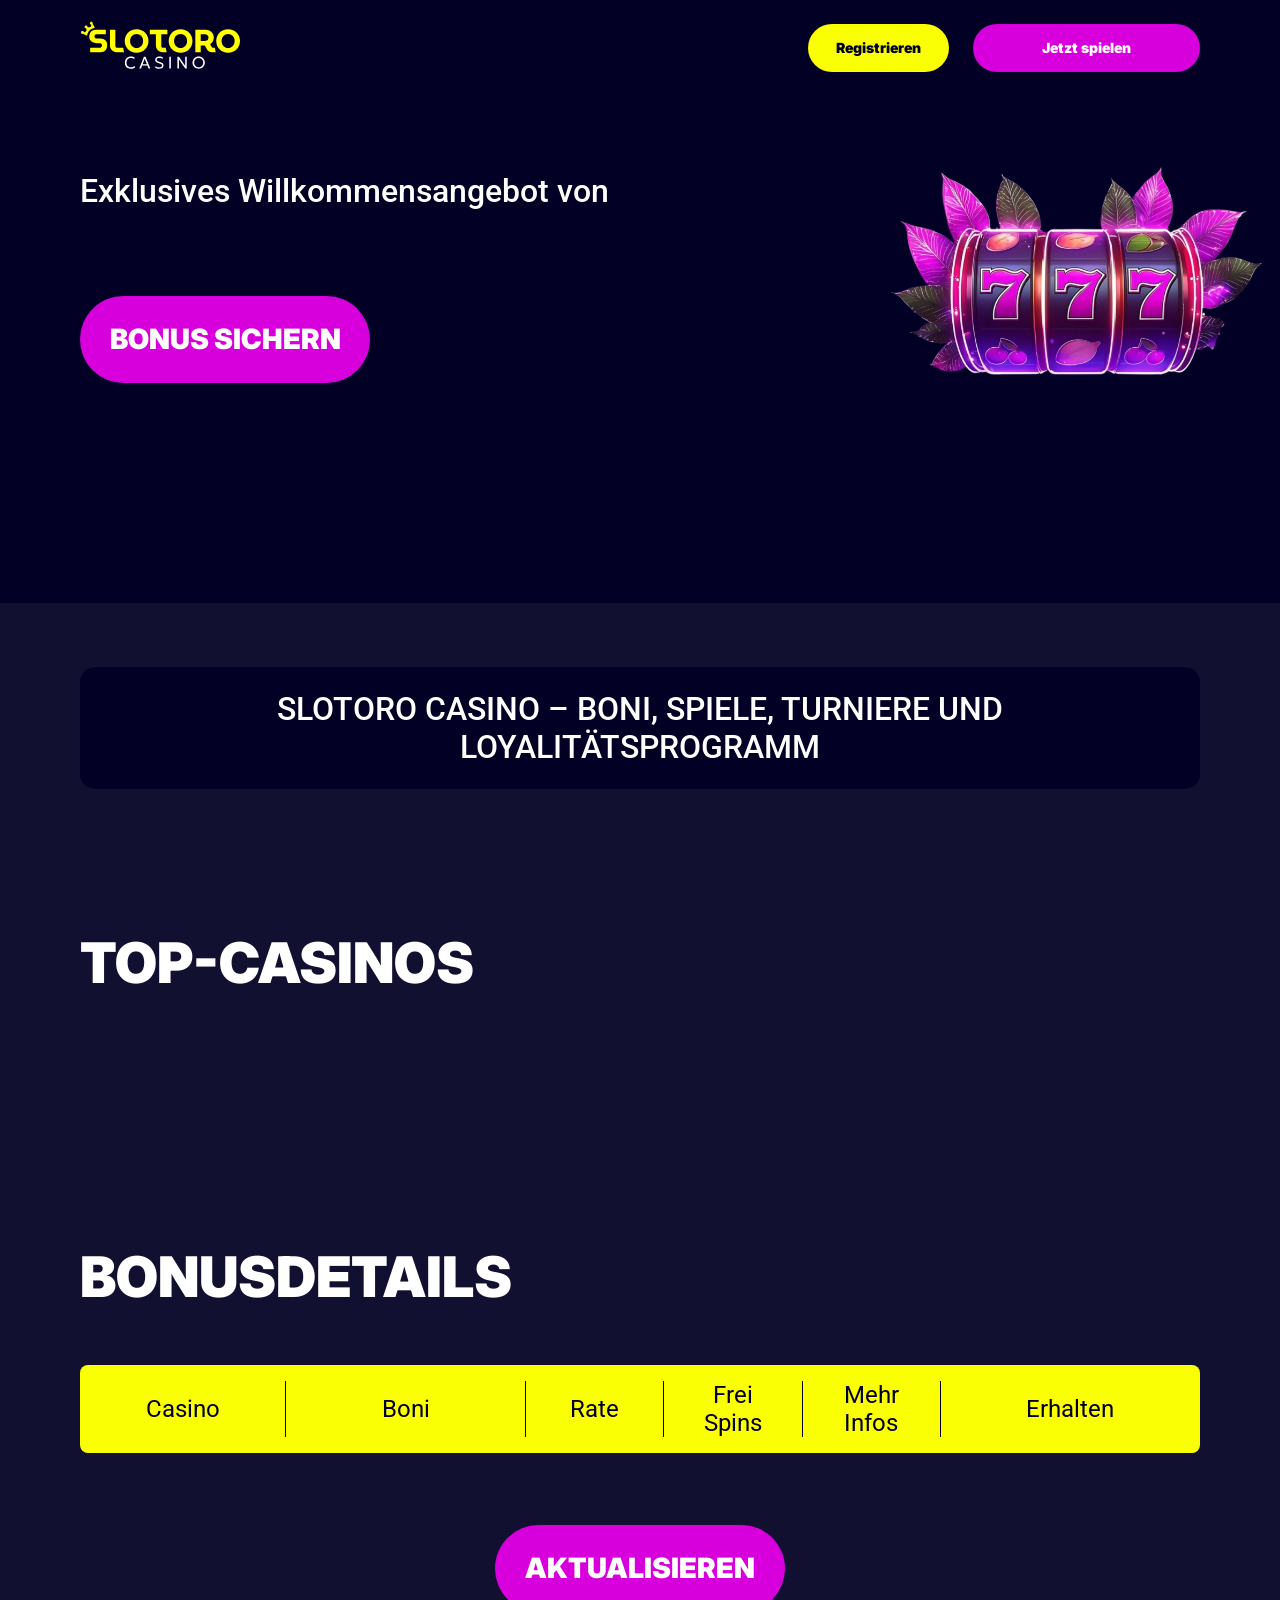
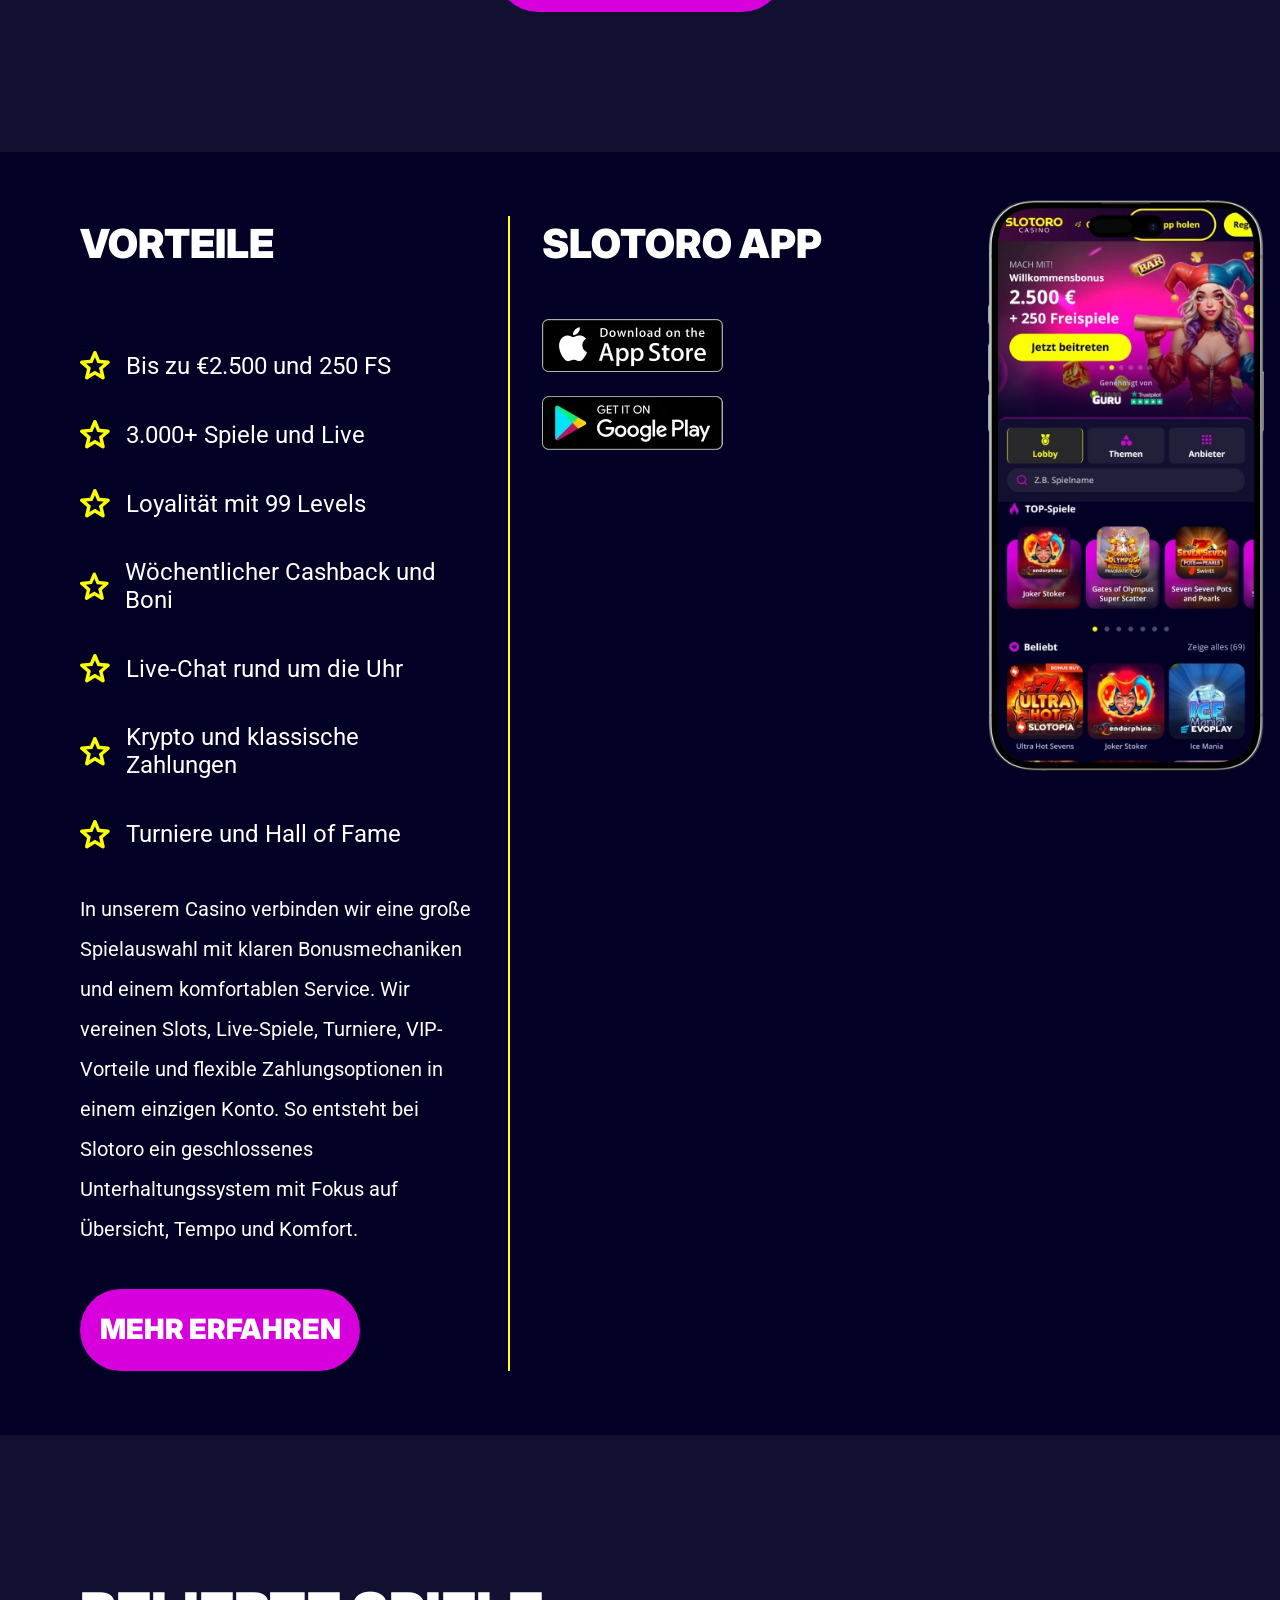
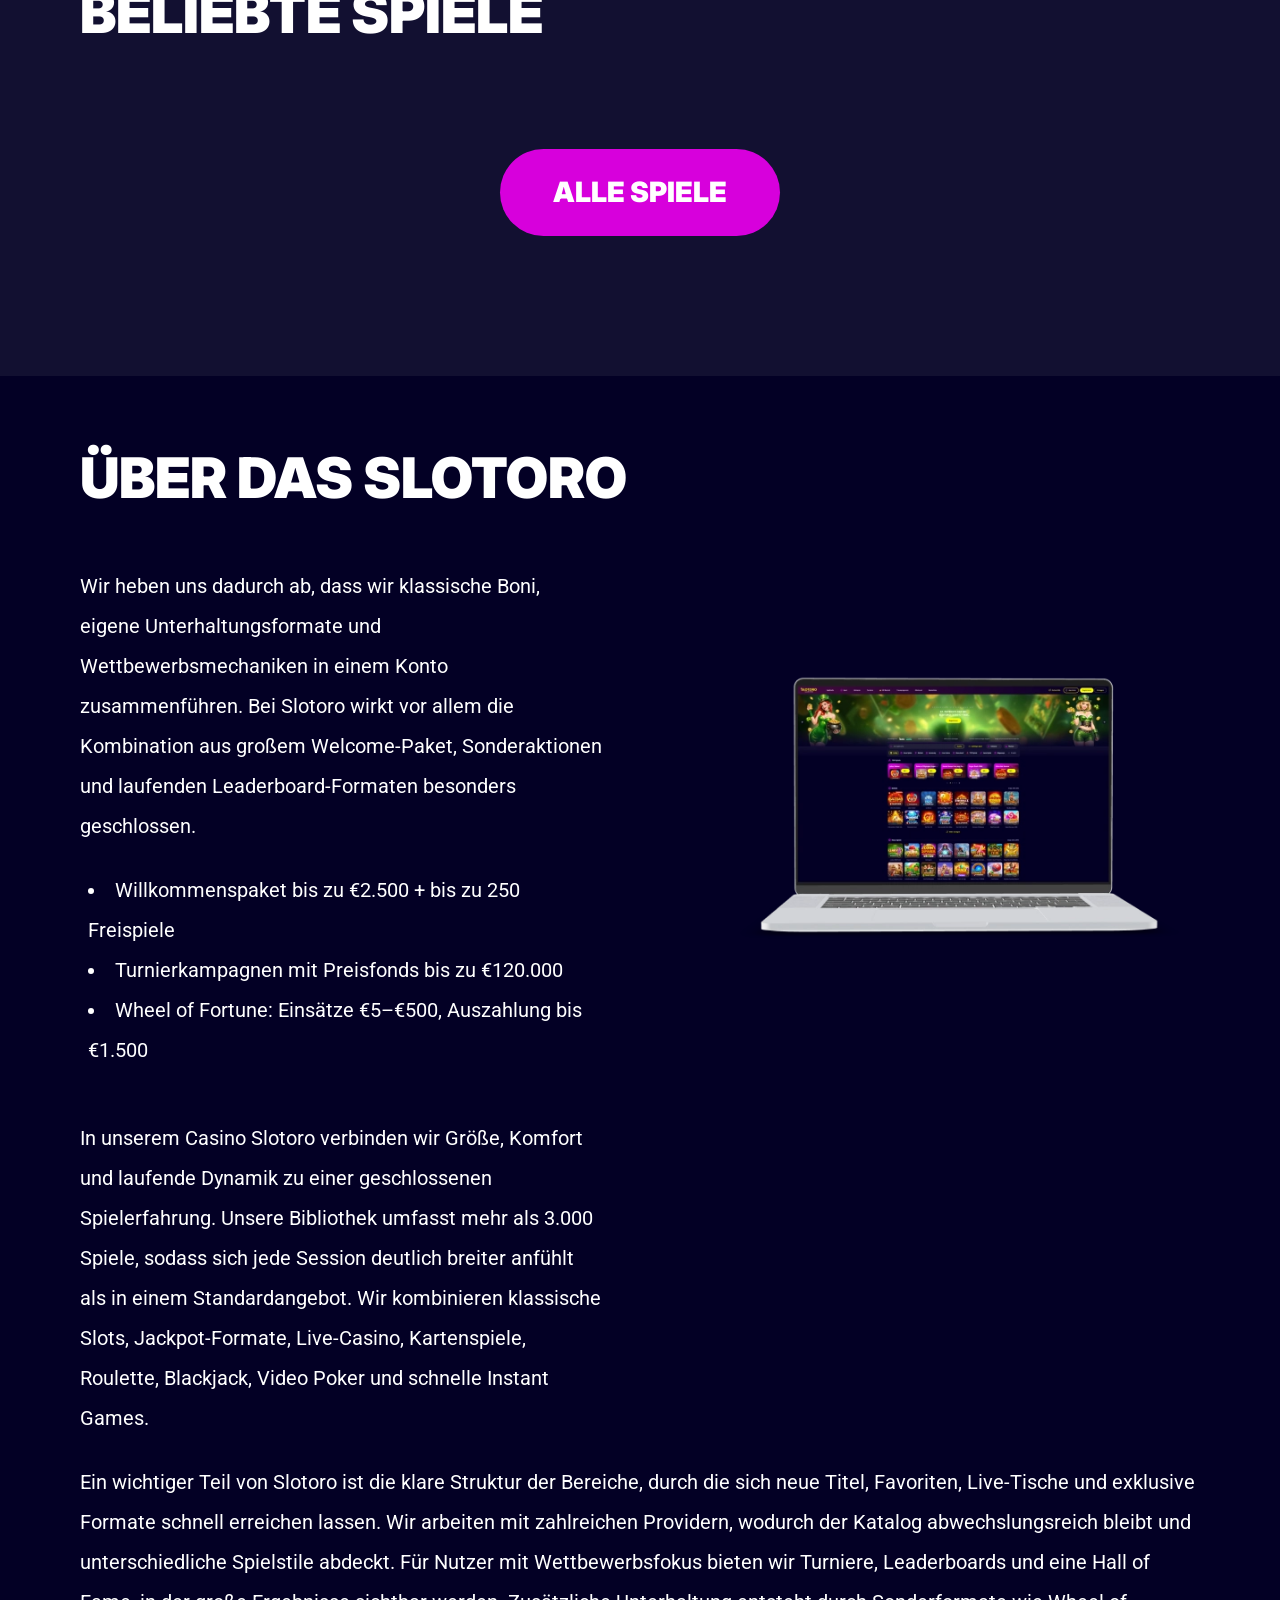
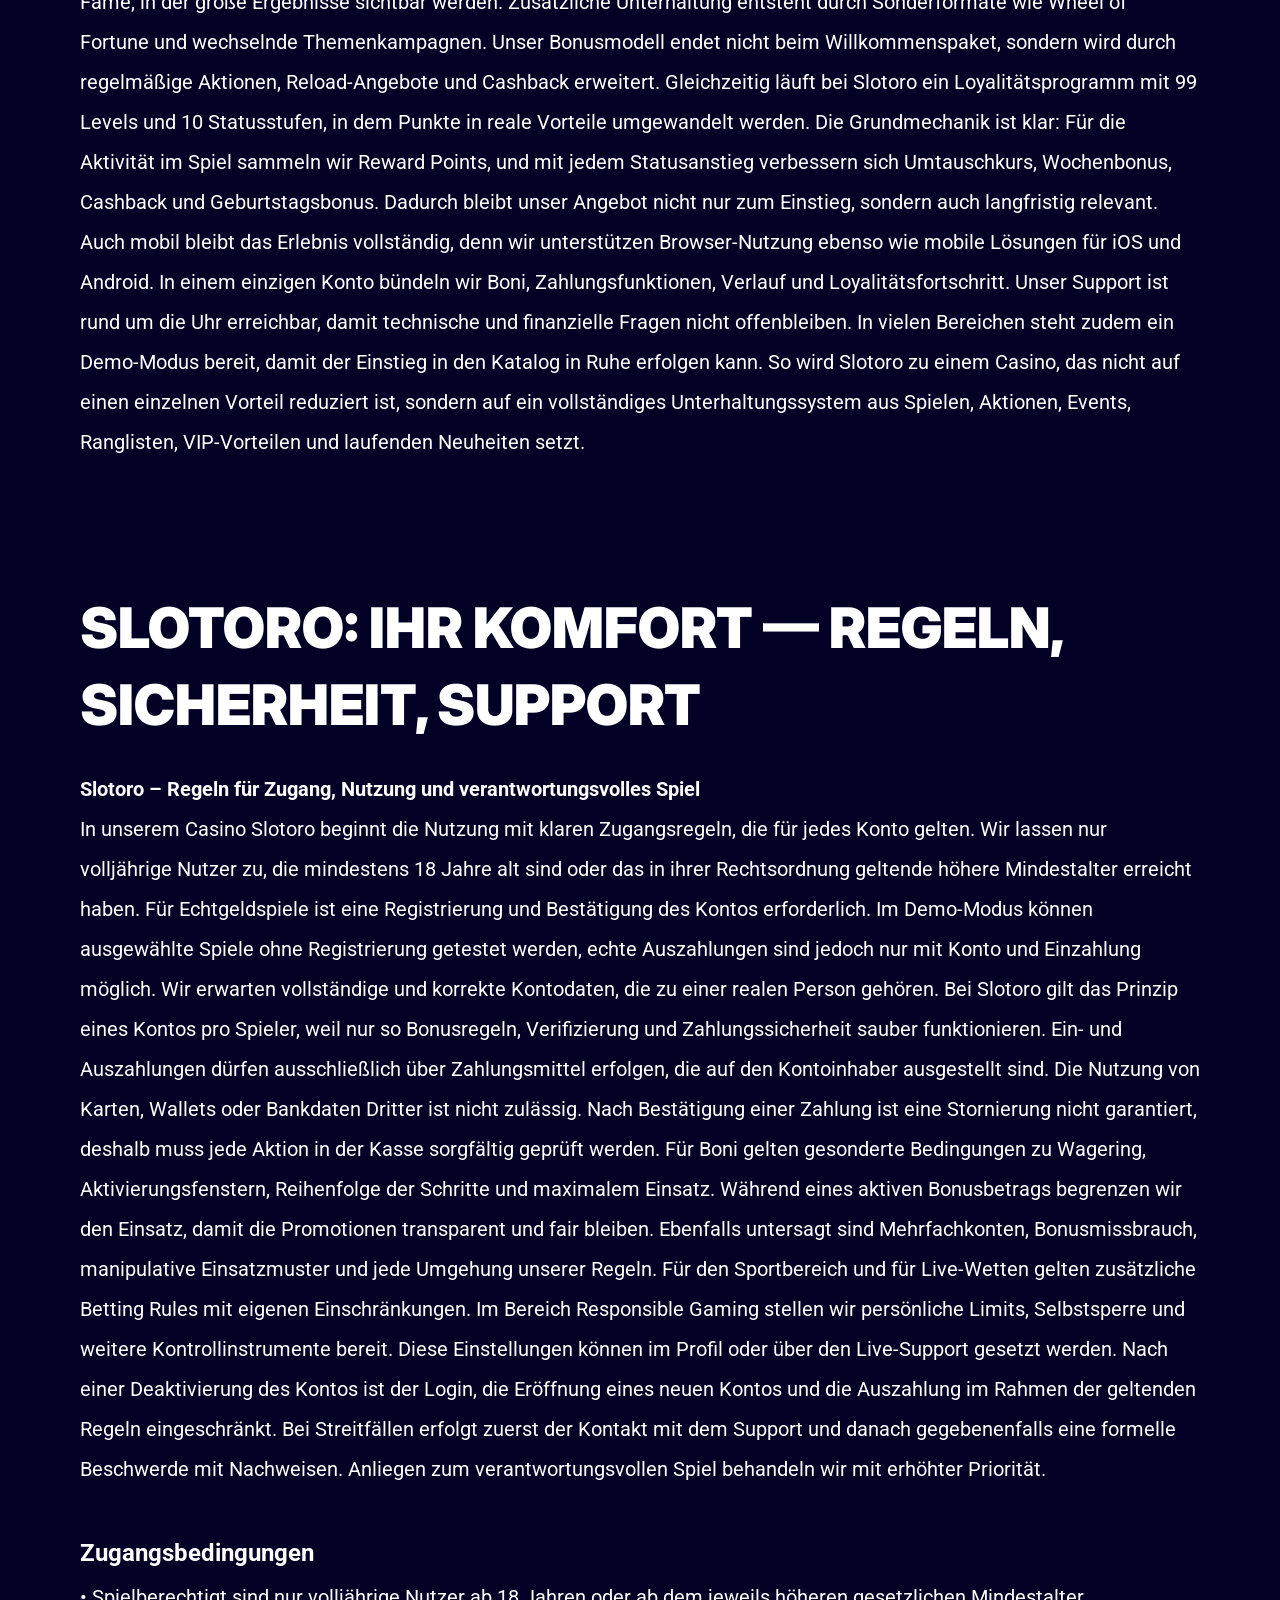
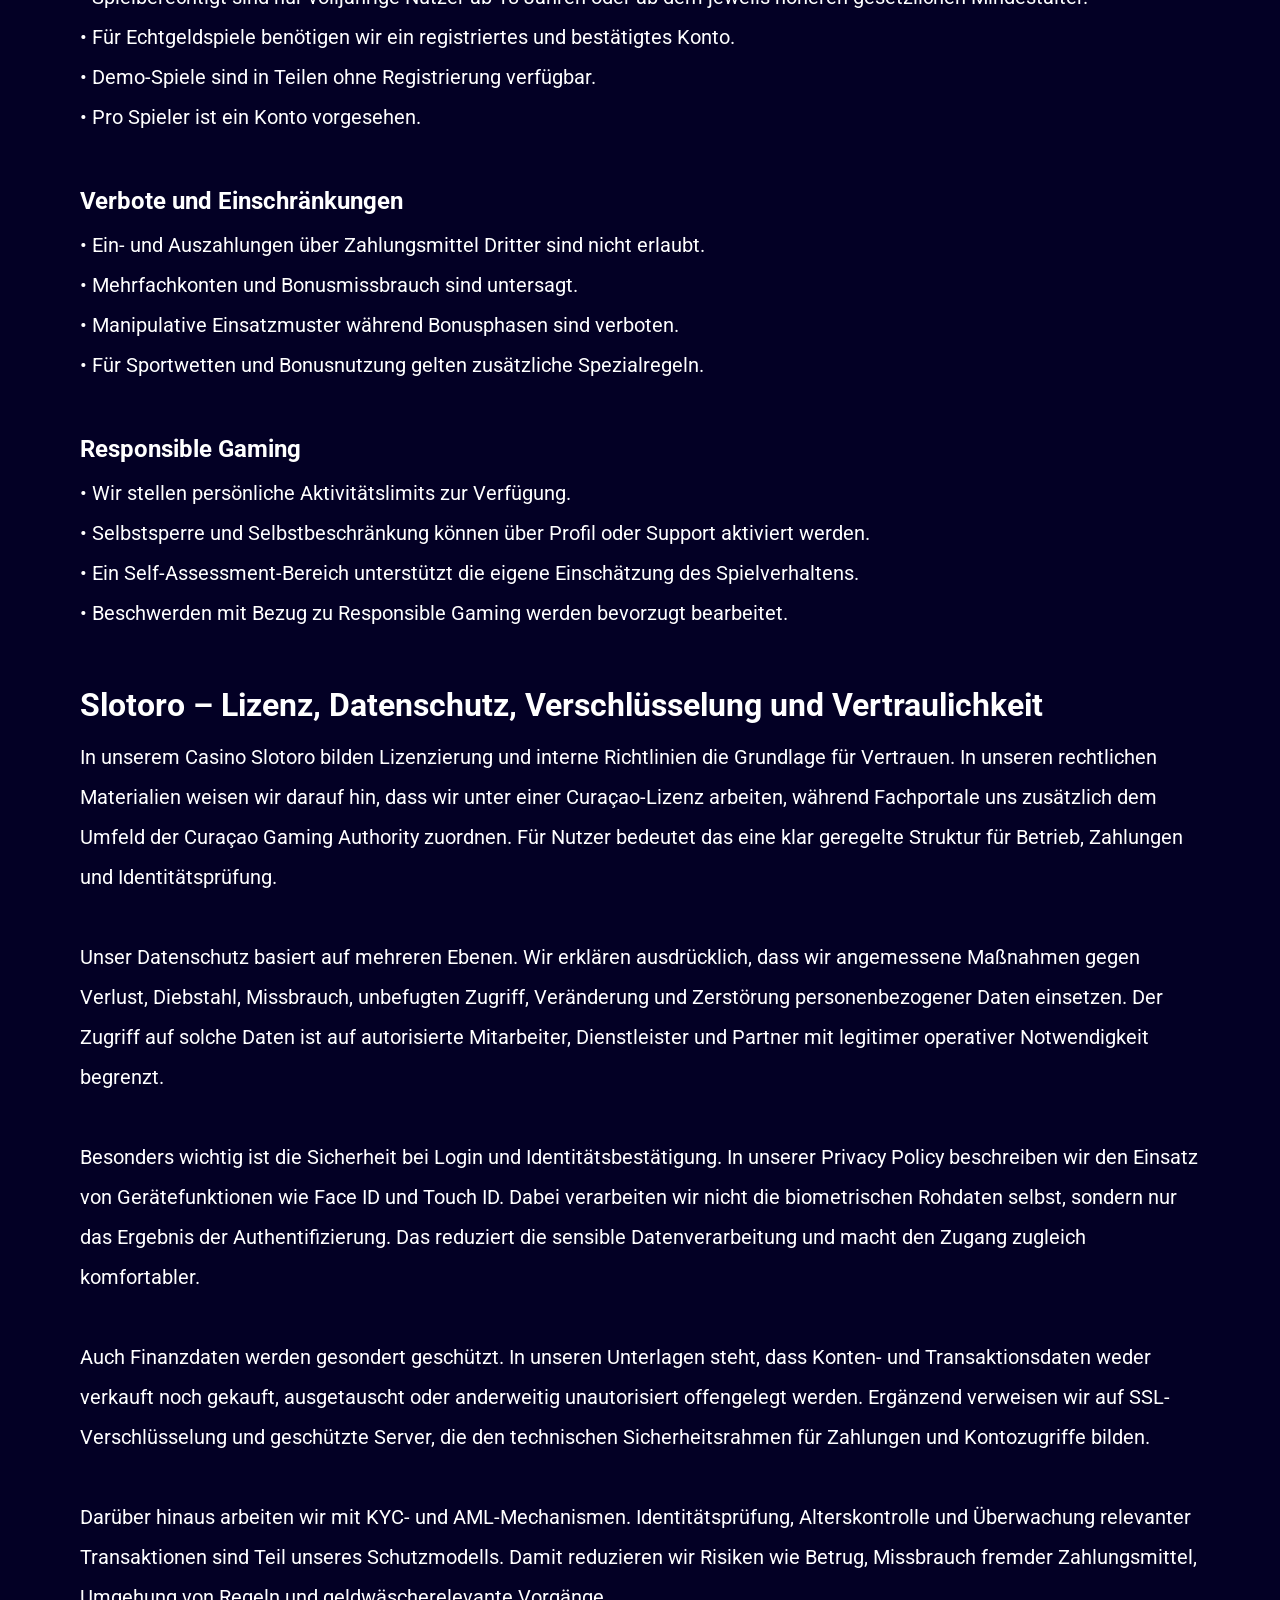
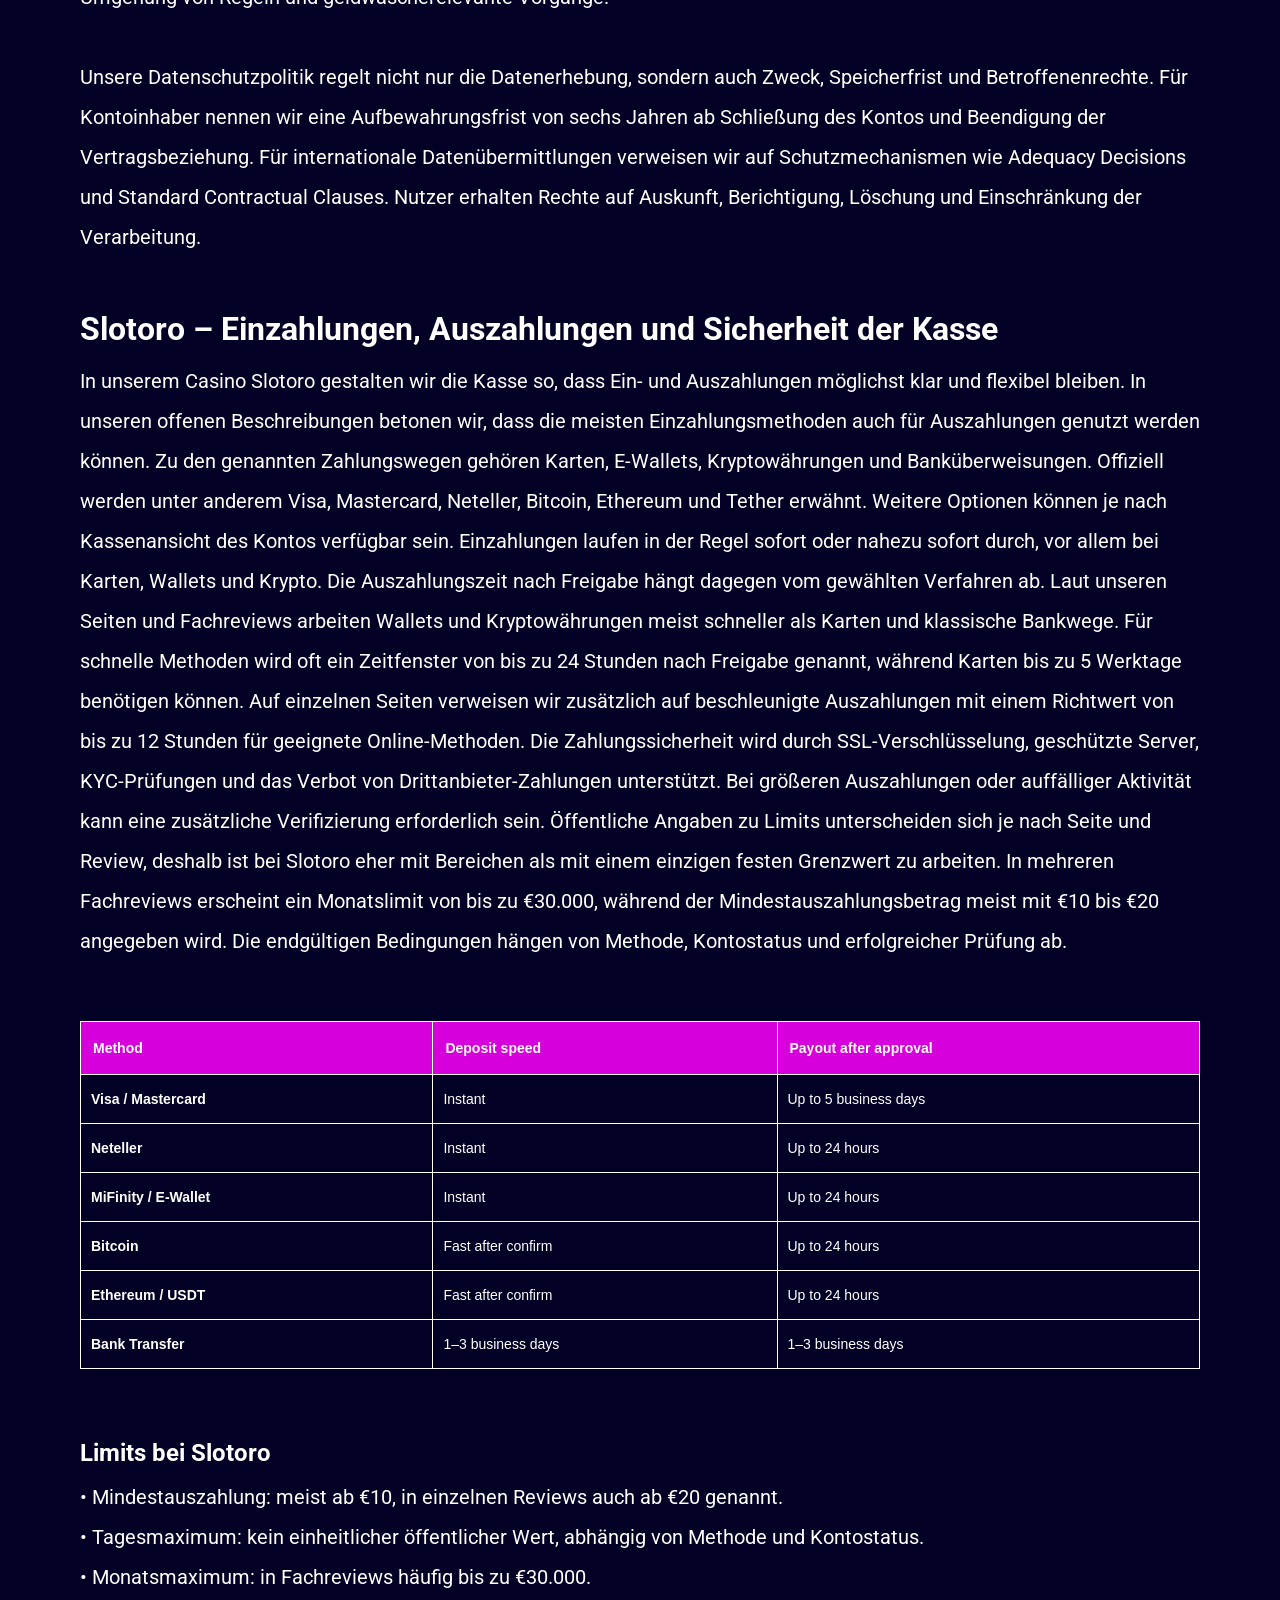
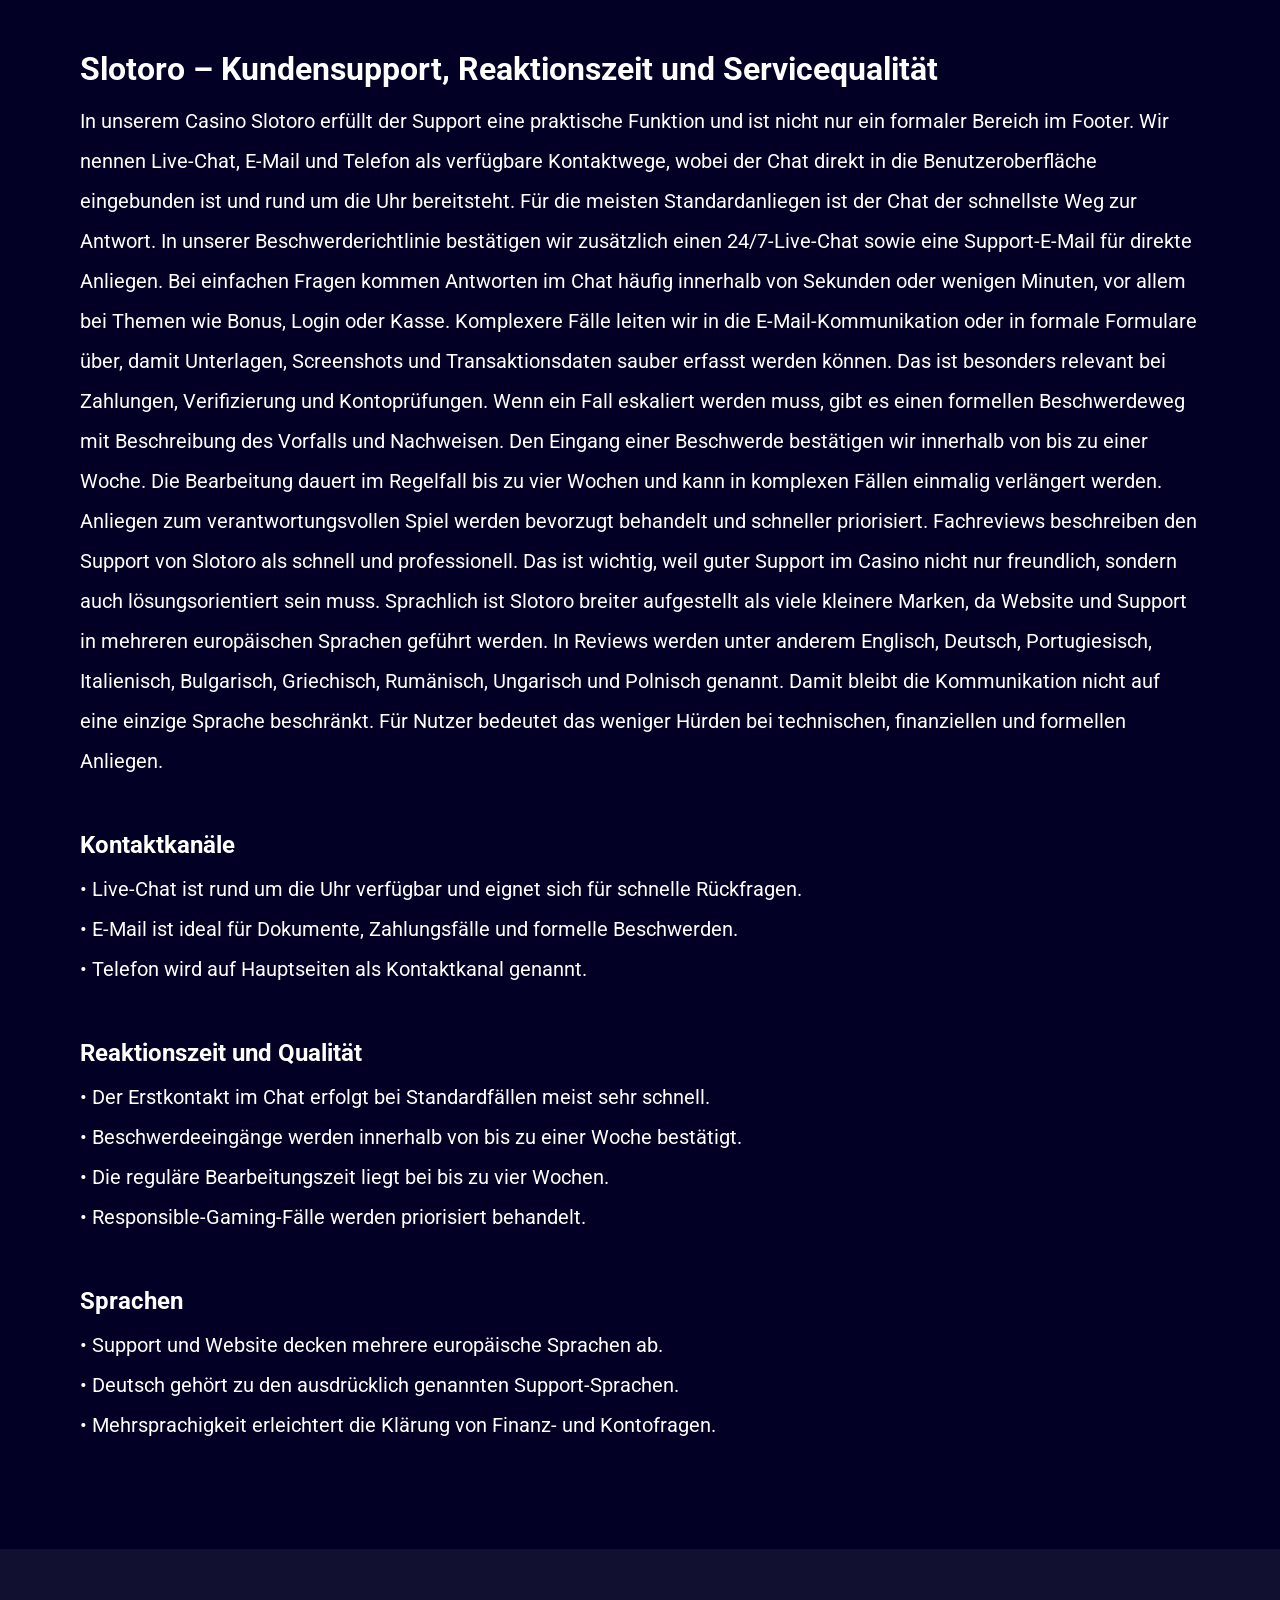
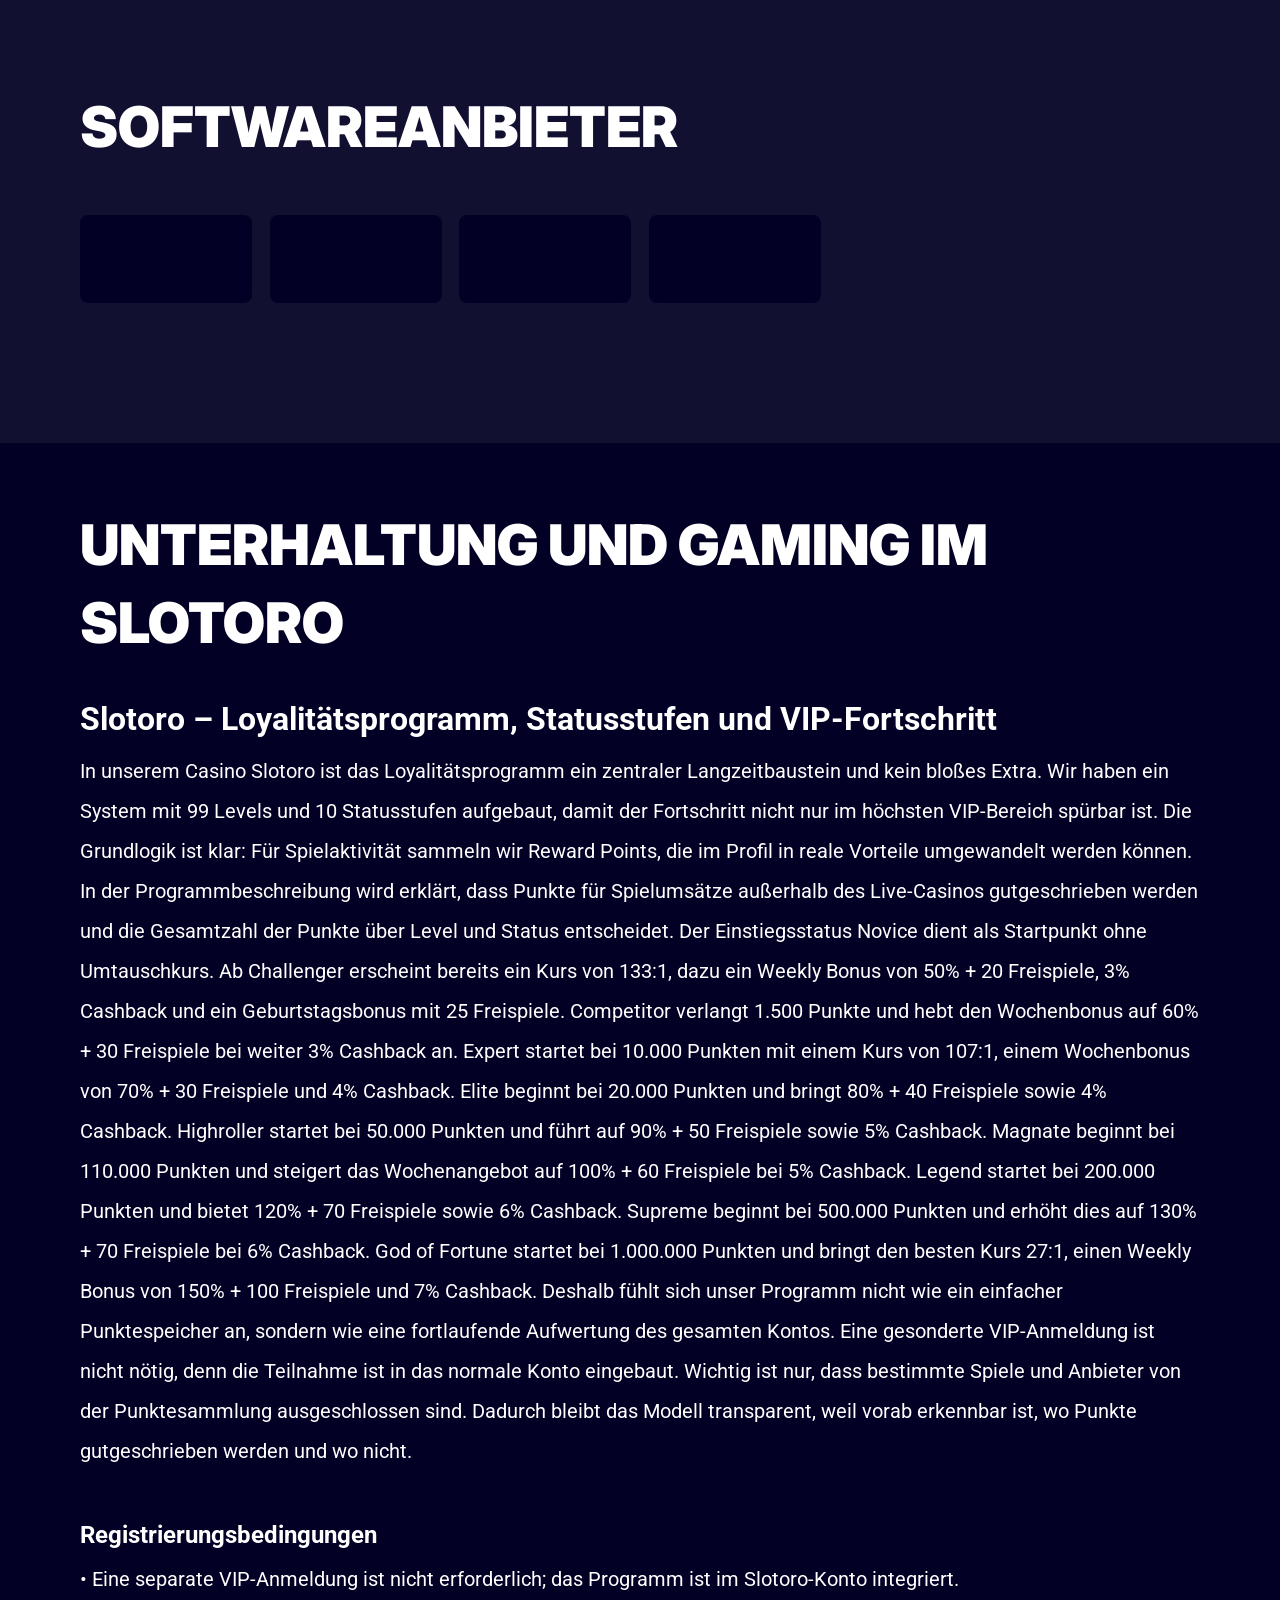
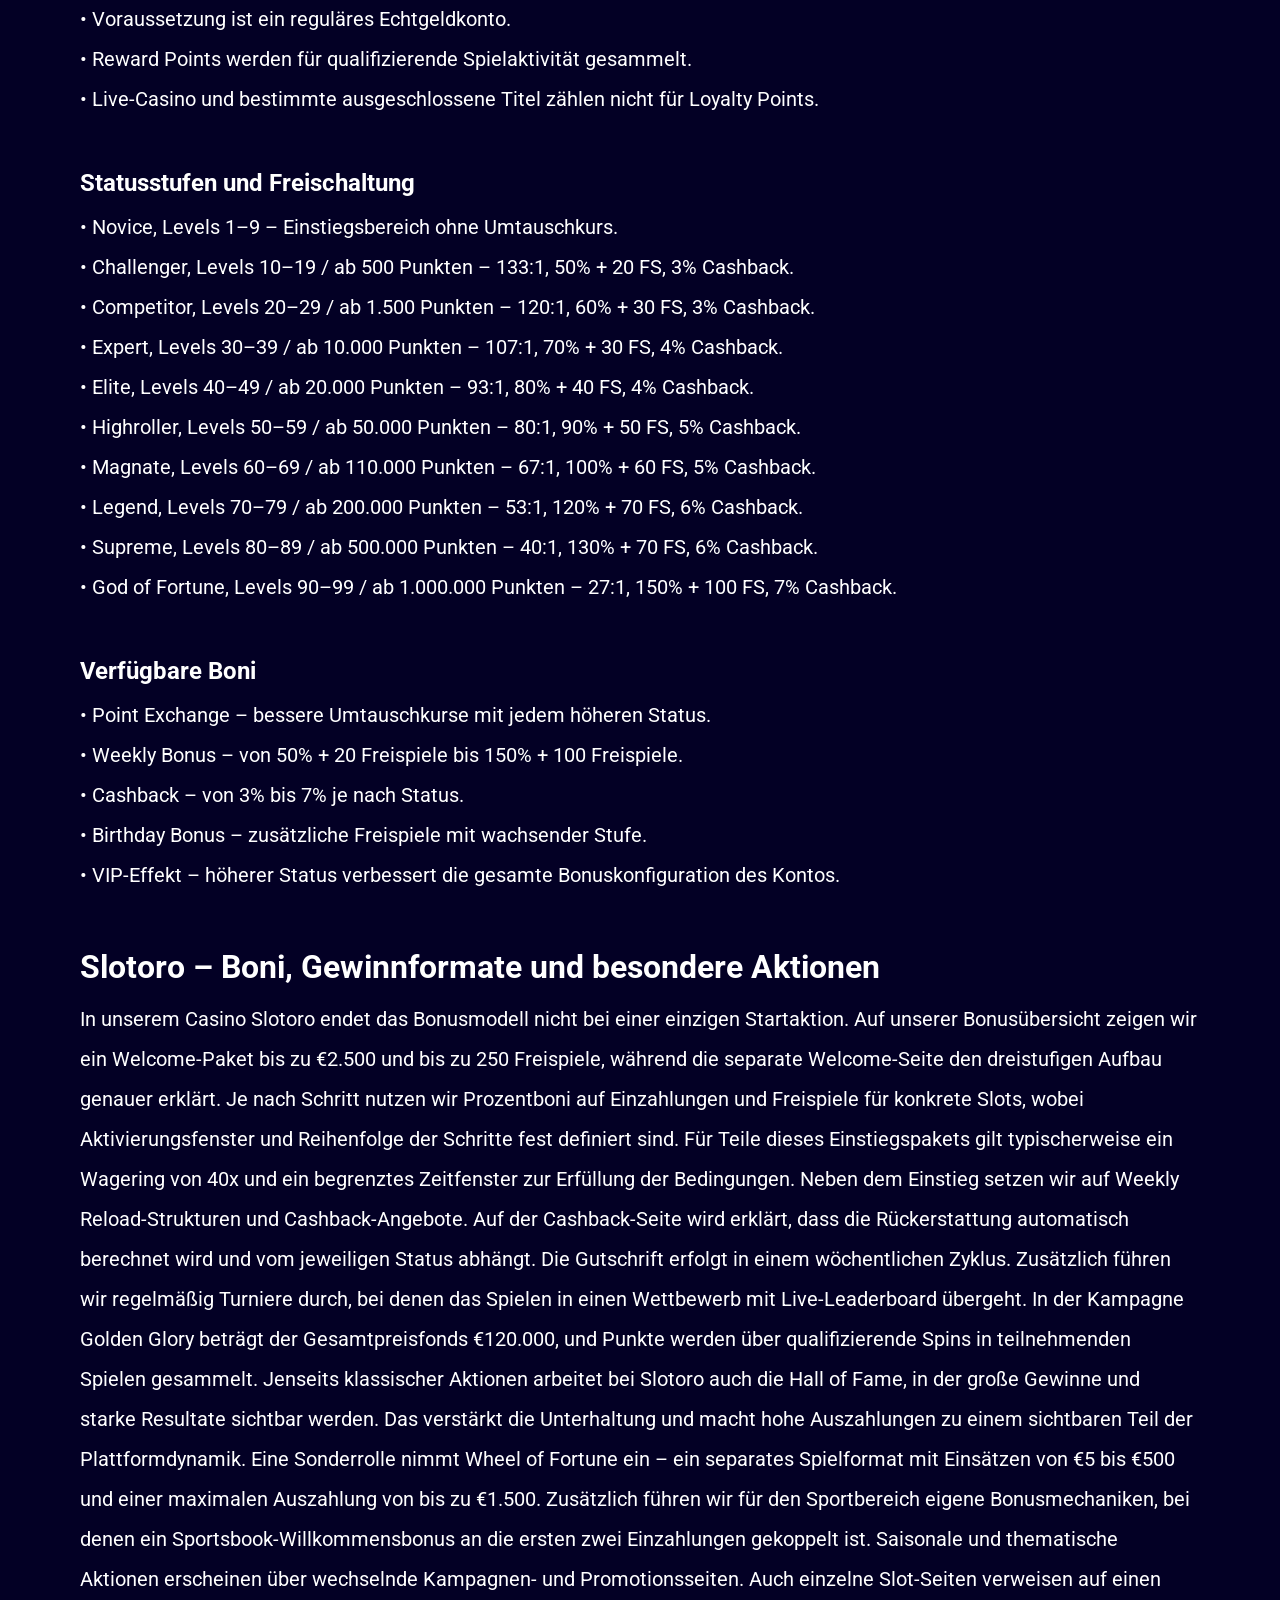
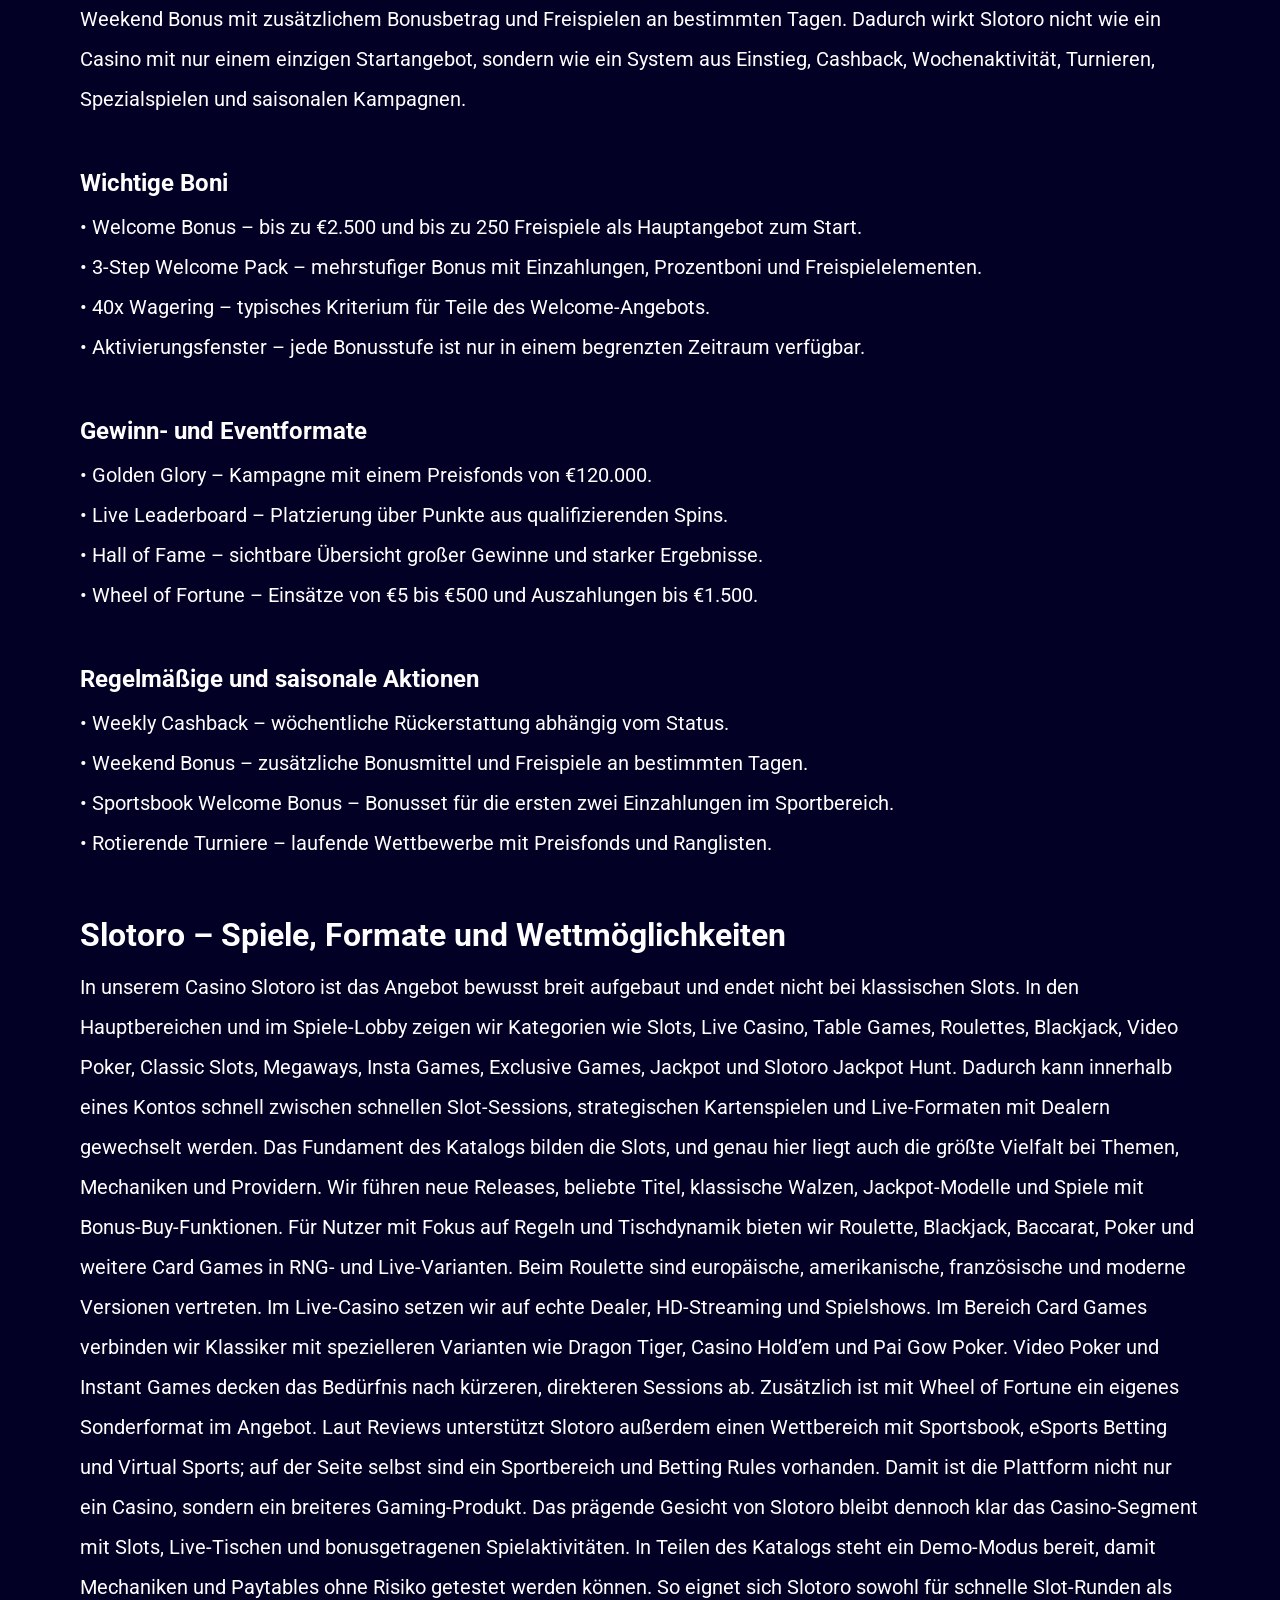
==== commit be3c067a: "Site update" ====
--- a/index.html
+++ b/index.html
@@ -206,7 +206,7 @@
                                             <p class="bonusHeaderText">Rate</p>
                                         </div>
                                         <div class="bonusTableHead">
-                                            <p class="bonusHeaderText bonusHeaderTextSpins">Freispiele</p>
+                                            <p class="bonusHeaderText bonusHeaderTextSpins">Frei Spins</p>
                                         </div>
                                         <div class="bonusTableHead">
                                             <p class="bonusHeaderText">Mehr Infos</p>
@@ -334,7 +334,7 @@
                 <div class="container">
                     <div class="historyBlock block">
                         <h2 class="historyTitle title">Slotoro: Ihr Komfort — Regeln, Sicherheit, Support</h2>
-                        <div class="historyDescription"><h3 style = "font-weight: bold;font-size: 32px;">
+                        <div class="historyDescription"><h3 style = "font-weight: bold">
 Slotoro – Regeln für Zugang, Nutzung und verantwortungsvolles Spiel
 </h3>
 <p>In unserem Casino Slotoro beginnt die Nutzung mit klaren Zugangsregeln, die für jedes Konto gelten. Wir lassen nur volljährige Nutzer zu, die mindestens 18 Jahre alt sind oder das in ihrer Rechtsordnung geltende höhere Mindestalter erreicht haben. Für Echtgeldspiele ist eine Registrierung und Bestätigung des Kontos erforderlich. Im Demo-Modus können ausgewählte Spiele ohne Registrierung getestet werden, echte Auszahlungen sind jedoch nur mit Konto und Einzahlung möglich. Wir erwarten vollständige und korrekte Kontodaten, die zu einer realen Person gehören. Bei Slotoro gilt das Prinzip eines Kontos pro Spieler, weil nur so Bonusregeln, Verifizierung und Zahlungssicherheit sauber funktionieren. Ein- und Auszahlungen dürfen ausschließlich über Zahlungsmittel erfolgen, die auf den Kontoinhaber ausgestellt sind. Die Nutzung von Karten, Wallets oder Bankdaten Dritter ist nicht zulässig. Nach Bestätigung einer Zahlung ist eine Stornierung nicht garantiert, deshalb muss jede Aktion in der Kasse sorgfältig geprüft werden. Für Boni gelten gesonderte Bedingungen zu Wagering, Aktivierungsfenstern, Reihenfolge der Schritte und maximalem Einsatz. Während eines aktiven Bonusbetrags begrenzen wir den Einsatz, damit die Promotionen transparent und fair bleiben. Ebenfalls untersagt sind Mehrfachkonten, Bonusmissbrauch, manipulative Einsatzmuster und jede Umgehung unserer Regeln. Für den Sportbereich und für Live-Wetten gelten zusätzliche Betting Rules mit eigenen Einschränkungen. Im Bereich Responsible Gaming stellen wir persönliche Limits, Selbstsperre und weitere Kontrollinstrumente bereit. Diese Einstellungen können im Profil oder über den Live-Support gesetzt werden. Nach einer Deaktivierung des Kontos ist der Login, die Eröffnung eines neuen Kontos und die Auszahlung im Rahmen der geltenden Regeln eingeschränkt. Bei Streitfällen erfolgt zuerst der Kontakt mit dem Support und danach gegebenenfalls eine formelle Beschwerde mit Nachweisen. Anliegen zum verantwortungsvollen Spiel behandeln wir mit erhöhter Priorität.</p>
